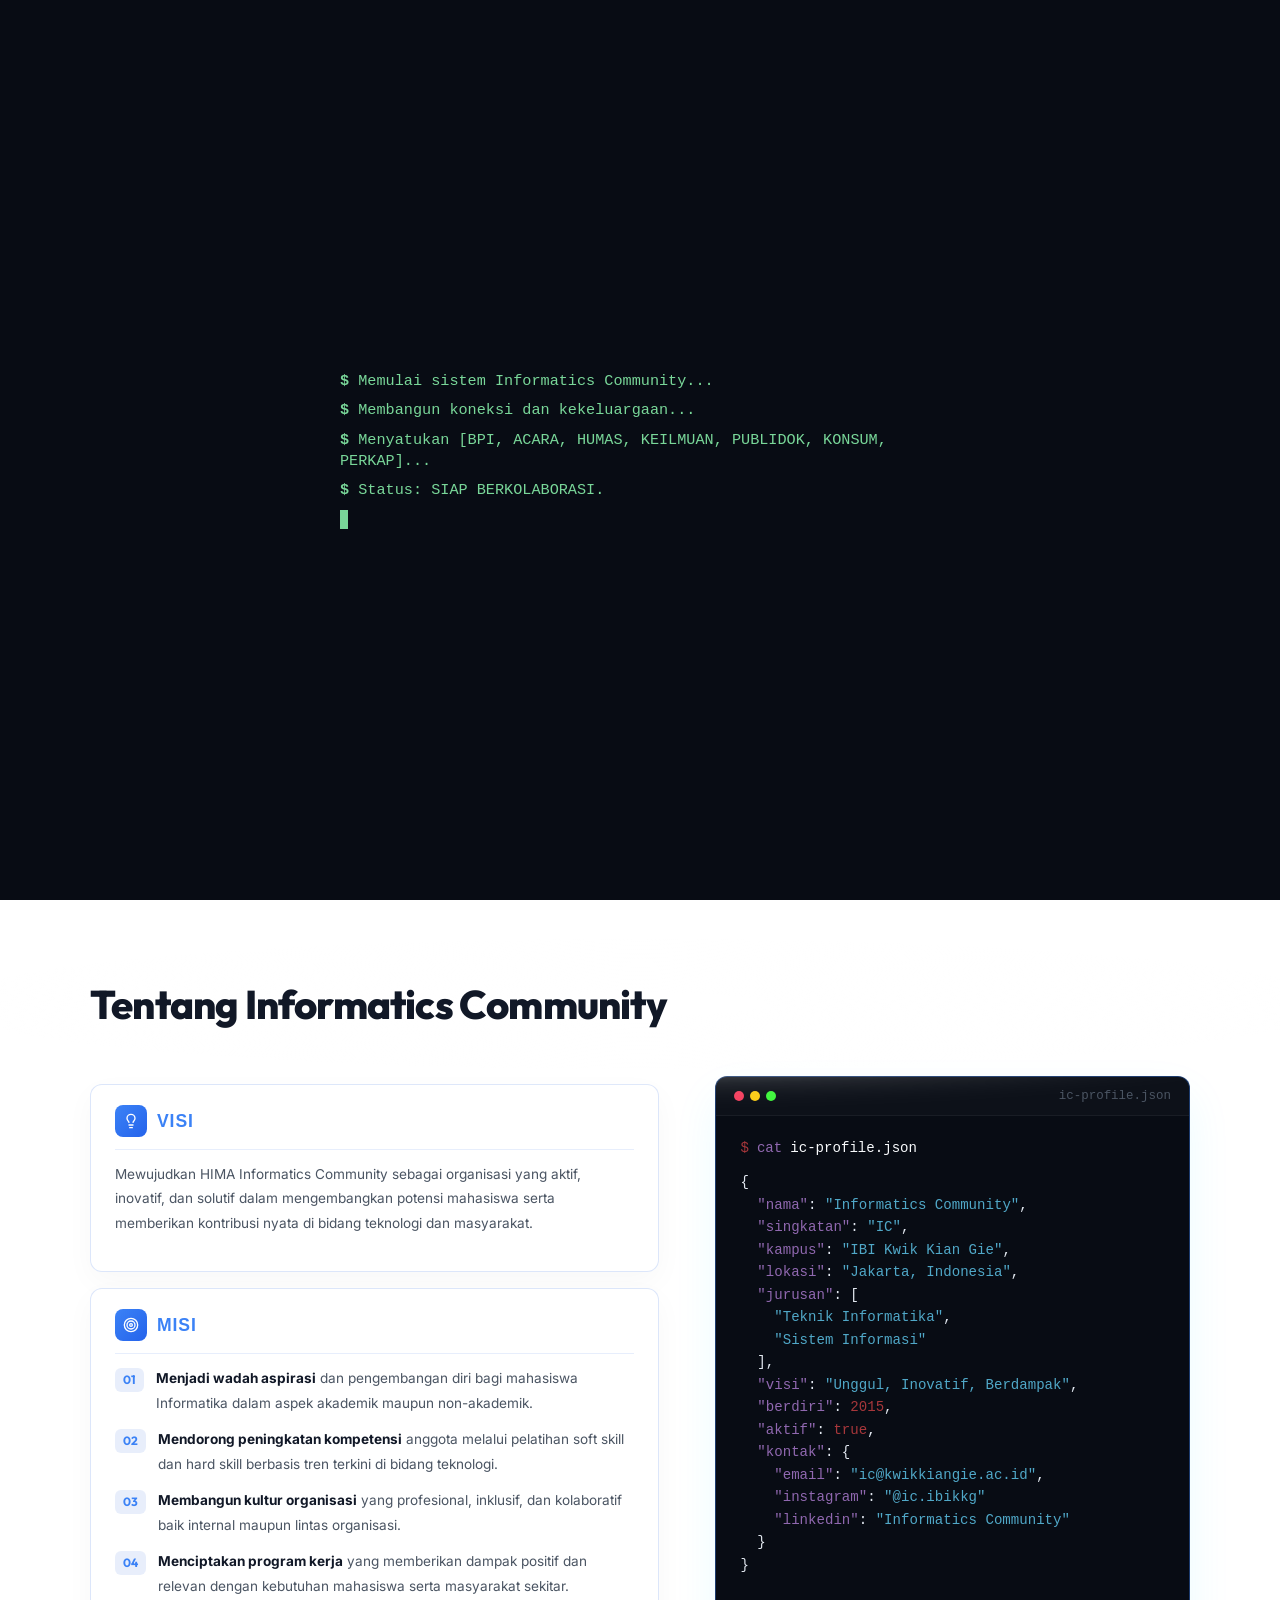
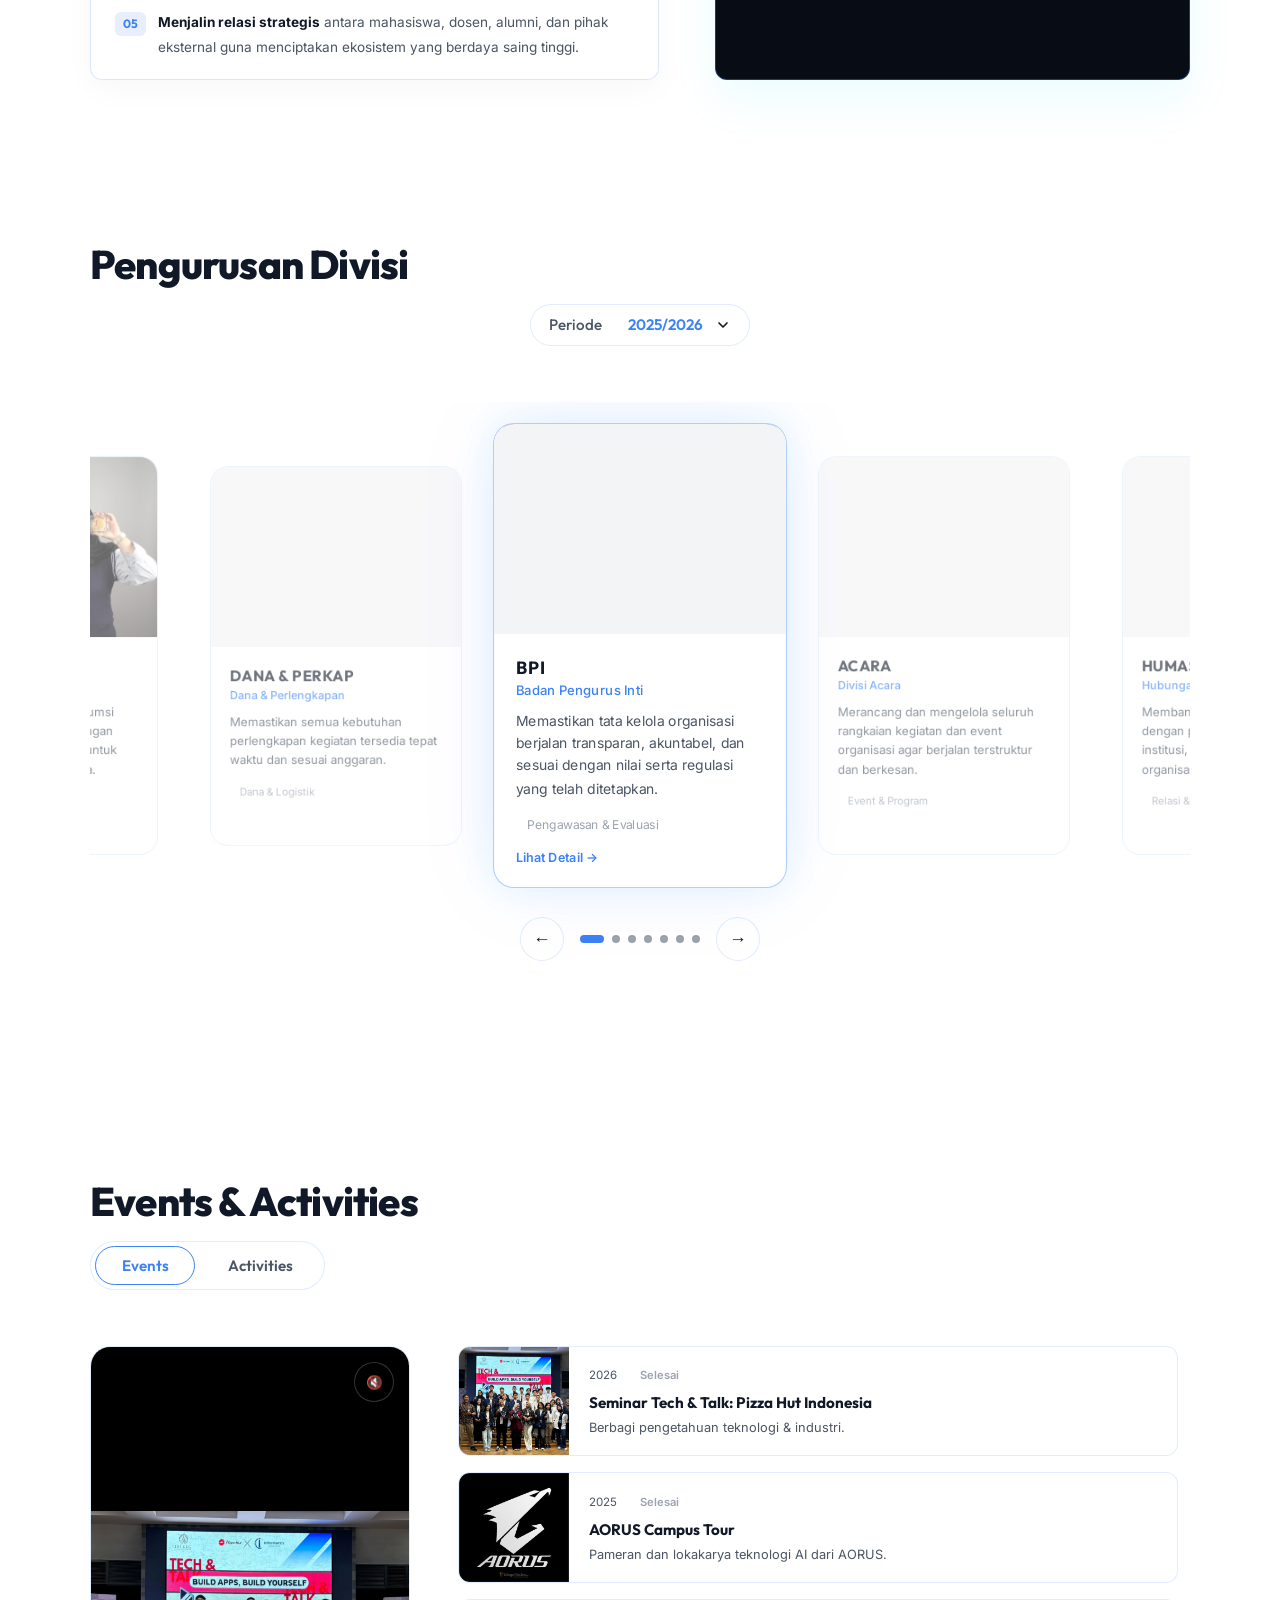
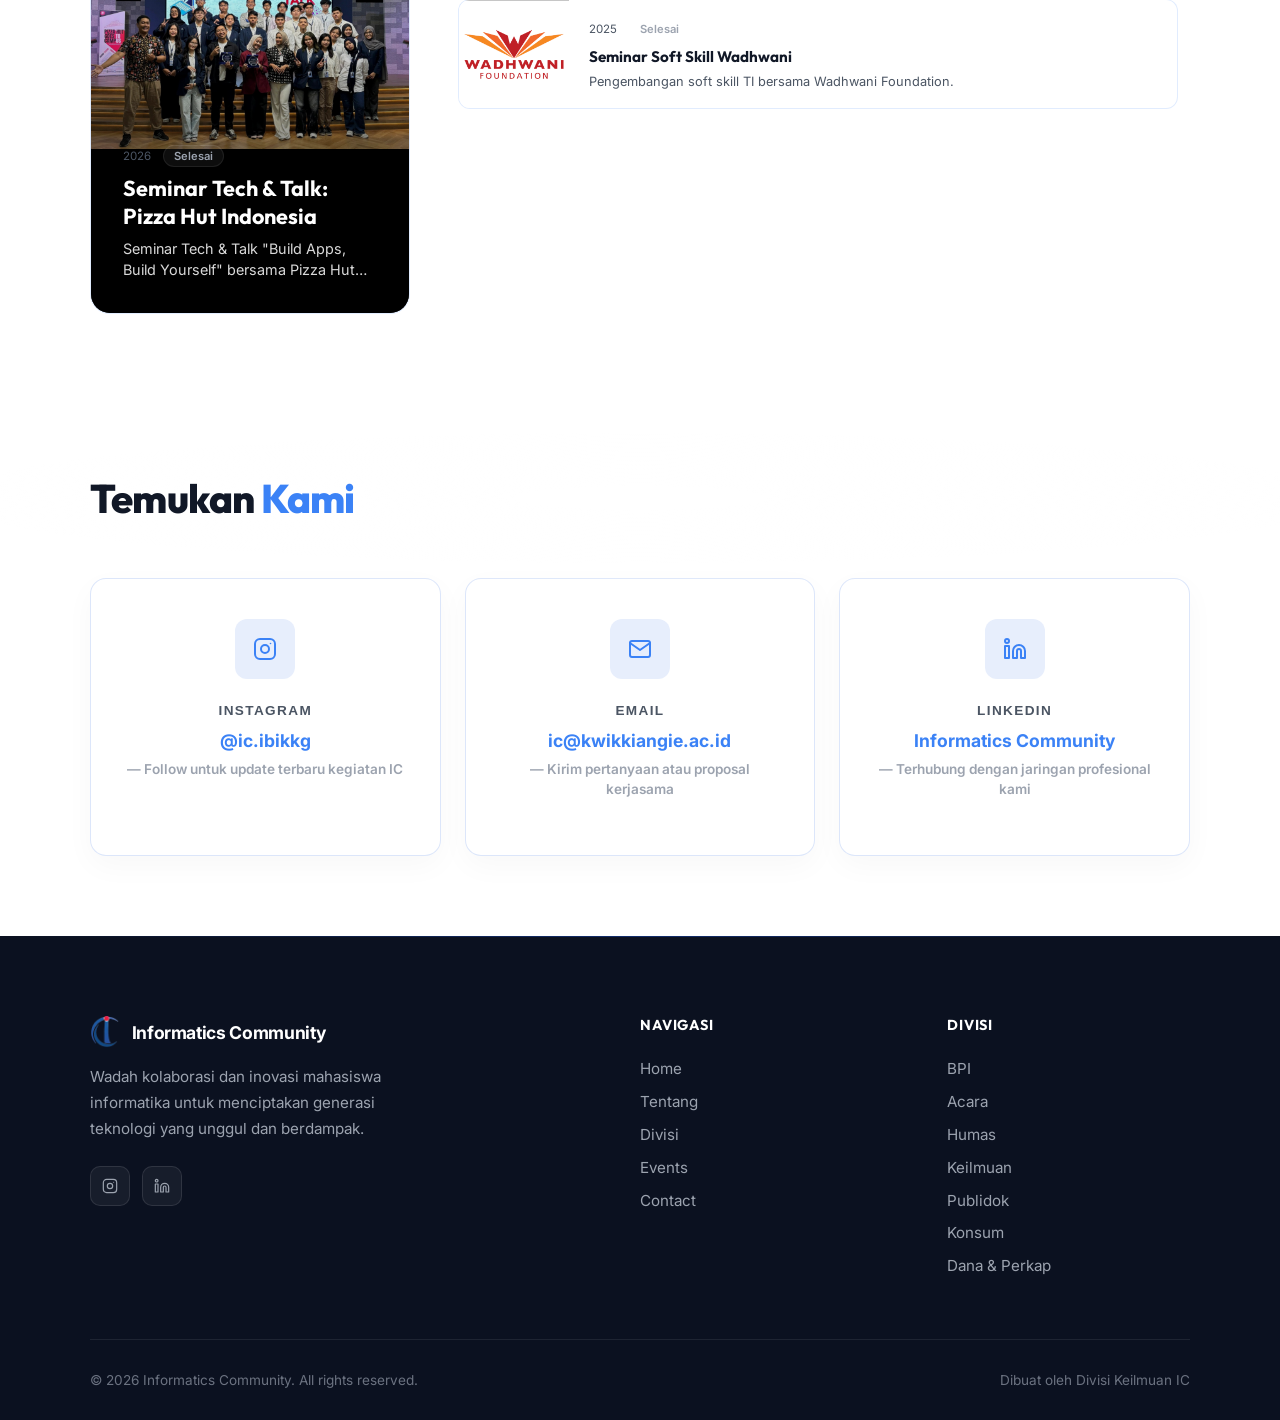
==== index.html @ 9a4fb76a "perubahan 4 November 2026" ====
<!DOCTYPE html>
<html lang="id">

<head>
  <meta charset="UTF-8">
  <meta name="viewport" content="width=device-width, initial-scale=1.0">
  <title>Informatics Community</title>
  <link
    href="https://fonts.googleapis.com/css2?family=Outfit:wght@300;400;500;600;700&family=Inter:wght@300;400;500;600&display=swap"
    rel="stylesheet">
  <!-- Perubahan: Ditambahkan script untuk mendeteksi apakah tersimpan data bahwa intro website sudah main atau belum, jika udah maka di skip dan tidak akan dimainkan lagi -->
  <script>
    try {
      if (sessionStorage.getItem('ic-intro-seen')) {
        document.documentElement.classList.add('skip-intro');
      }
    } catch (e) { }
  </script>
  <link rel="stylesheet" href="styles.css">
  <link rel="icon" type="image/x-icon" href="/images/logoic.png">

</head>

<body>
  <!-- IC TERMINAL BOOTLOADER -->
  <div id="ic-loader">
    <div class="loader-terminal" id="loader-terminal">
      <span class="loader-cursor" id="loader-cursor"></span>
    </div>
  </div>

  <!-- FIXED BACKGROUND GLASSMORPHISM -->
  <canvas id="hero-canvas"></canvas>

  <!-- NAV -->
  <nav>
    <a href="#" onclick="window.location.reload(true); return false;" class="nav-logo"
      style="display: flex; align-items: center; justify-content: center;" aria-label="Refresh Homepage">
      <!-- Perubahan: Membuat logo IC lebih besar -->
      <img src="images/logoicnav.png" alt="IC Logo" style="height: 36px; width: auto;">
      <!-- Perubahan 2 Nov 2026: Mengubah Logo IC -->
    </a>
    <ul class="nav-links">
      <li><a href="#home">Home</a></li>
      <li><a href="#about">About</a></li>
      <li><a href="#divisi">Divisi</a></li>
      <li><a href="#events">Events</a></li>
      <li><a href="#contact">Contact</a></li>
    </ul>
    <div style="display: flex; align-items: center; gap: 0.5rem;">
      <button id="theme-toggle" class="theme-btn" aria-label="Toggle Theme">
        <svg class="sun-icon" xmlns="http://www.w3.org/2000/svg" width="20" height="20" viewBox="0 0 24 24" fill="none"
          stroke="currentColor" stroke-width="2" stroke-linecap="round" stroke-linejoin="round" style="display:none;">
          <circle cx="12" cy="12" r="5"></circle>
          <line x1="12" y1="1" x2="12" y2="3"></line>
          <line x1="12" y1="21" x2="12" y2="23"></line>
          <line x1="4.22" y1="4.22" x2="5.64" y2="5.64"></line>
          <line x1="18.36" y1="18.36" x2="19.78" y2="19.78"></line>
          <line x1="1" y1="12" x2="3" y2="12"></line>
          <line x1="21" y1="12" x2="23" y2="12"></line>
          <line x1="4.22" y1="19.78" x2="5.64" y2="18.36"></line>
          <line x1="18.36" y1="5.64" x2="19.78" y2="4.22"></line>
        </svg>
        <svg class="moon-icon" xmlns="http://www.w3.org/2000/svg" width="20" height="20" viewBox="0 0 24 24" fill="none"
          stroke="currentColor" stroke-width="2" stroke-linecap="round" stroke-linejoin="round">
          <path d="M21 12.79A9 9 0 1 1 11.21 3 7 7 0 0 0 21 12.79z"></path>
        </svg>
      </button>
      <button class="hamburger" id="hamburger" aria-label="Toggle menu">
        <span></span><span></span><span></span>
      </button>
    </div>
  </nav>

  <!-- MOBILE MENU -->
  <div class="mobile-menu" id="mobileMenu">
    <ul>
      <li><a href="#home" class="mobile-nav-link">Home</a></li>
      <li><a href="#about" class="mobile-nav-link">Tentang</a></li>
      <li><a href="#divisi" class="mobile-nav-link">Divisi</a></li>
      <li><a href="#events" class="mobile-nav-link">Events</a></li>
      <li><a href="#contact" class="mobile-nav-link">Contact</a></li>
    </ul>
    <div class="mobile-menu-socials">
      <a href="https://www.instagram.com/ic.ibikkg/" target="_blank">
        <svg width="16" height="16" viewBox="0 0 24 24" fill="none" stroke="currentColor" stroke-width="1.8"
          stroke-linecap="round" stroke-linejoin="round">
          <rect x="2" y="2" width="20" height="20" rx="5" />
          <circle cx="12" cy="12" r="4" />
          <circle cx="17.5" cy="6.5" r="0.8" fill="currentColor" stroke="none" />
        </svg>
        Instagram
      </a>
      <a href="https://www.linkedin.com/company/informatics-community-kkg/" target="_blank">
        <svg width="16" height="16" viewBox="0 0 24 24" fill="none" stroke="currentColor" stroke-width="1.8"
          stroke-linecap="round" stroke-linejoin="round">
          <path d="M16 8a6 6 0 0 1 6 6v7h-4v-7a2 2 0 0 0-2-2 2 2 0 0 0-2 2v7h-4v-7a6 6 0 0 1 6-6z" />
          <rect x="2" y="9" width="4" height="12" />
          <circle cx="4" cy="4" r="2" />
        </svg>
        LinkedIn
      </a>
    </div>
  </div>

  <!-- HERO -->
  <section id="home">
    <div class="hero-content">
      <h1 class="hero-title interactive-title" id="heroTitle">
        <div class="title-line title-word-1">Informatics</div>
        <div class="title-line title-word-2">Community</div>
      </h1>
      <p class="hero-sub" id="heroSub">
        Kami hadir bukan hanya untuk berkumpul, tetapi untuk bertumbuh bersama. Menghubungkan gagasan, memperkuat
        kolaborasi, dan mengubah semangat menjadi karya yang berdampak nyata.
      </p>
      <div class="hero-actions" id="heroActions">
        <a href="join.html" class="btn-hero-join">
          <div class="sweep"></div>
          <span>Pendaftaran Ditutup</span>
          <svg class="join-arrow" width="22" height="22" viewBox="0 0 24 24" fill="none" stroke="currentColor"
            stroke-width="2.5" stroke-linecap="round" stroke-linejoin="round">
            <rect x="3" y="11" width="18" height="11" rx="2" ry="2"></rect>
            <path d="M7 11V7a5 5 0 0 1 10 0v4"></path>
          </svg>
        </a>
      </div>

    </div>
  </section>

  <!-- ABOUT -->
  <section id="about">
    <div class="container">
      <h2 class="section-title">Tentang Informatics Community</h2>
      <div class="about-grid reveal">
        <div class="about-text">
          <div class="vm-container">
            <!-- VISI CARD -->
            <div class="vm-card">
              <div class="vm-header">
                <div class="vm-icon">
                  <!-- Perubahan: Diubah menjadi gambar bola lampu -->
                  <svg width="24" height="24" viewBox="0 0 24 24" fill="none" stroke="currentColor" stroke-width="2"
                    stroke-linecap="round" stroke-linejoin="round">
                    <path d="M9 18h6"></path>
                    <path d="M10 22h4"></path>
                    <path
                      d="M15.09 14c.18-.98.65-1.74 1.41-2.5A4.65 4.65 0 0 0 18 8 6 6 0 0 0 6 8c0 1 .23 2.23 1.5 3.5A4.61 4.61 0 0 1 8.91 14">
                    </path>
                  </svg>
                </div>
                <h3>VISI</h3>
              </div>
              <p class="vm-body">
                Mewujudkan HIMA Informatics Community sebagai organisasi yang aktif, inovatif, dan solutif dalam
                mengembangkan potensi mahasiswa serta memberikan kontribusi nyata di bidang teknologi dan masyarakat.
              </p>
            </div>

            <!-- MISI CARD -->
            <div class="vm-card">
              <div class="vm-header">
                <div class="vm-icon">
                  <!-- Perubahan: Diubah menjadi gambar target -->
                  <svg width="24" height="24" viewBox="0 0 24 24" fill="none" stroke="currentColor" stroke-width="2"
                    stroke-linecap="round" stroke-linejoin="round">
                    <circle cx="12" cy="12" r="10"></circle>
                    <circle cx="12" cy="12" r="6"></circle>
                    <circle cx="12" cy="12" r="2"></circle>
                  </svg>
                </div>
                <h3>MISI</h3>
              </div>
              <div class="vm-body">
                <ul class="misi-list">
                  <li>
                    <span class="misi-bullet">01</span>
                    <p><strong>Menjadi wadah aspirasi</strong> dan pengembangan diri bagi mahasiswa Informatika dalam
                      aspek akademik maupun non-akademik.</p>
                  </li>
                  <li>
                    <span class="misi-bullet">02</span>
                    <p><strong>Mendorong peningkatan kompetensi</strong> anggota melalui pelatihan soft skill dan hard
                      skill berbasis tren terkini di bidang teknologi.</p>
                  </li>
                  <li>
                    <span class="misi-bullet">03</span>
                    <p><strong>Membangun kultur organisasi</strong> yang profesional, inklusif, dan kolaboratif baik
                      internal maupun lintas organisasi.</p>
                  </li>
                  <li>
                    <span class="misi-bullet">04</span>
                    <p><strong>Menciptakan program kerja</strong> yang memberikan dampak positif dan relevan dengan
                      kebutuhan mahasiswa serta masyarakat sekitar.</p>
                  </li>
                  <li>
                    <span class="misi-bullet">05</span>
                    <p><strong>Menjalin relasi strategis</strong> antara mahasiswa, dosen, alumni, dan pihak eksternal
                      guna menciptakan ekosistem yang berdaya saing tinggi.</p>
                  </li>
                </ul>
              </div>
            </div>
          </div>
        </div>

        <!-- Terminal Visual -->
        <div class="about-terminal">
          <div class="terminal-header">
            <div class="terminal-dots">
              <span class="dot dot-red"></span>
              <span class="dot dot-yellow"></span>
              <span class="dot dot-green"></span>
            </div>
            <div class="terminal-title">ic-profile.json</div>
          </div>
          <div class="terminal-body">
            <div class="terminal-line"><span class="prompt">$</span> <span class="cmd">cat</span> <span
                class="arg">ic-profile.json</span></div>
            <div class="terminal-output">
              <pre><code>{
  <span class="json-key">"nama"</span>: <span class="json-val-str">"Informatics Community"</span>,
  <span class="json-key">"singkatan"</span>: <span class="json-val-str">"IC"</span>,
  <span class="json-key">"kampus"</span>: <span class="json-val-str">"IBI Kwik Kian Gie"</span>,
  <span class="json-key">"lokasi"</span>: <span class="json-val-str">"Jakarta, Indonesia"</span>,
  <span class="json-key">"jurusan"</span>: [
    <span class="json-val-str">"Teknik Informatika"</span>,
    <span class="json-val-str">"Sistem Informasi"</span>
  ],
  <span class="json-key">"visi"</span>: <span class="json-val-str">"Unggul, Inovatif, Berdampak"</span>,
  <span class="json-key">"berdiri"</span>: <span class="json-val-num">2015</span>,
  <span class="json-key">"aktif"</span>: <span class="json-val-bool">true</span>,
  <span class="json-key">"kontak"</span>: {
    <span class="json-key">"email"</span>: <span class="json-val-str">"ic@kwikkiangie.ac.id"</span>,
    <span class="json-key">"instagram"</span>: <span class="json-val-str">"@ic.ibikkg"</span>
    <span class="json-key">"linkedin"</span>: <span class="json-val-str">"Informatics Community"</span>
  }
}</code></pre>
            </div>
          </div>
        </div>
      </div>
    </div>
  </section>

  <!-- DIVISI -->
  <section id="divisi">
    <div class="container">
      <h2 class="section-title">Pengurusan Divisi</h2>

      <!-- Perubahan 4 November 2026: Ditambah menu dropdown memilih periode -->
      <!-- Periode kepengurusan: tombol untuk switch antar periode -->
      <div class="period-dropdown" id="periodDropdown">
        <button type="button" class="period-dropdown-btn" id="periodDropdownBtn" aria-haspopup="listbox"
          aria-expanded="false" aria-controls="periodDropdownMenu">
          <span class="period-dropdown-label">Periode</span>
          <span class="period-dropdown-value" id="periodDropdownValue">2025/2026</span>
          <svg class="period-dropdown-chevron" width="16" height="16" viewBox="0 0 24 24" fill="none"
            stroke="currentColor" stroke-width="2.5" stroke-linecap="round" stroke-linejoin="round" aria-hidden="true">
            <polyline points="6 9 12 15 18 9"></polyline>
          </svg>
        </button>
        <ul class="period-dropdown-menu" id="periodDropdownMenu" role="listbox" aria-labelledby="periodDropdownBtn"
          hidden>
          <li class="period-option active" role="option" tabindex="-1" aria-selected="true" data-period="2025-2026">
            2025/2026</li>
          <li class="period-option" role="option" tabindex="-1" aria-selected="false" data-period="2026-2027">2026/2027
          </li>
        </ul>
      </div>

      <!-- PERIODE 2024/2025 -->
      <div class="period-panel" id="period-2024-2025" role="region" aria-labelledby="periodDropdownBtn">
        <div class="carousel-wrapper reveal">
          <div class="carousel-track-outer">
            <div class="carousel-track" id="divisiTrack">
              <!-- BPI -->
              <div class="divisi-card" data-index="0">
                <div class="divisi-img">
                  <!-- Perubahan: Menambah decoding="async" pada meringankan image -->
                  <img loading="lazy" decoding="async" src="images/divisi/ketuawakil.jpg" alt="Badan Pengurus Inti">
                </div>
                <div class="divisi-body">
                  <div class="divisi-name">BPI</div>
                  <div class="divisi-full">Badan Pengurus Inti</div>
                  <div class="divisi-desc">Memastikan tata kelola organisasi berjalan transparan, akuntabel, dan sesuai
                    dengan nilai serta regulasi yang telah ditetapkan.</div>
                  <span class="ph-badge">Pengawasan & Evaluasi</span>
                </div>
              </div>
              <!-- ACARA -->
              <div class="divisi-card" data-index="1">
                <div class="divisi-img">
                  <!-- Perubahan: Menambah decoding="async" pada meringankan image -->
                  <img loading="lazy" decoding="async" src="images/divisi/acara.jpg" alt="Divisi Acara">
                </div>
                <div class="divisi-body">
                  <div class="divisi-name">ACARA</div>
                  <div class="divisi-full">Divisi Acara</div>
                  <div class="divisi-desc">Merancang dan mengelola seluruh rangkaian kegiatan dan event organisasi agar
                    berjalan terstruktur dan berkesan.</div>
                  <span class="ph-badge">Event & Program</span>
                </div>
              </div>
              <!-- HUMAS -->
              <div class="divisi-card" data-index="2">
                <div class="divisi-img">
                  <!-- Perubahan: Menambah decoding="async" pada meringankan image -->
                  <img loading="lazy" decoding="async" src="images/divisi/humas.jpg" alt="Hubungan Masyarakat">
                </div>
                <div class="divisi-body">
                  <div class="divisi-name">HUMAS</div>
                  <div class="divisi-full">Hubungan Masyarakat</div>
                  <div class="divisi-desc">Membangun dan menjaga relasi dengan pihak eksternal, mitra, institusi, serta
                    komunitas lain di luar organisasi.</div>
                  <span class="ph-badge">Relasi & Komunikasi</span>
                </div>
              </div>
              <!-- KEILMUAN -->
              <div class="divisi-card" data-index="3">
                <div class="divisi-img">
                  <!-- Perubahan: Menambah decoding="async" pada meringankan image -->
                  <img loading="lazy" decoding="async" src="images/divisi/keilmuan.jpg" alt="Divisi Keilmuan">
                </div>
                <div class="divisi-body">
                  <div class="divisi-name">KEILMUAN</div>
                  <div class="divisi-full">Divisi Keilmuan</div>
                  <div class="divisi-desc">Mendorong pengembangan ilmu pengetahuan dan kompetensi teknis anggota melalui
                    diskusi, pelatihan, dan program akademik.</div>
                  <span class="ph-badge">Edukasi & Riset</span>
                </div>
              </div>
              <!-- PUBLIDOK -->
              <div class="divisi-card" data-index="4">
                <div class="divisi-img">
                  <!-- Perubahan: Menambah decoding="async" pada meringankan image -->
                  <img loading="lazy" decoding="async" src="images/divisi/publidok.jpg" alt="Publikasi & Dokumentasi">
                </div>
                <div class="divisi-body">
                  <div class="divisi-name">PUBLIDOK</div>
                  <div class="divisi-full">Publikasi & Dokumentasi</div>
                  <div class="divisi-desc">Mengelola konten, publikasi digital, serta mendokumentasikan seluruh kegiatan
                    organisasi secara profesional dan kreatif.</div>
                  <span class="ph-badge">Konten & Media</span>
                </div>
              </div>
              <!-- KONSUM -->
              <div class="divisi-card" data-index="5">
                <div class="divisi-img">
                  <!-- Perubahan: Menambah decoding="async" pada meringankan image -->
                  <img loading="lazy" decoding="async" src="images/divisi/konsumsi.jpg" alt="Divisi Konsumsi">
                </div>
                <div class="divisi-body">
                  <div class="divisi-name">KONSUM</div>
                  <div class="divisi-full">Divisi Konsumsi</div>
                  <div class="divisi-desc">Memastikan kebutuhan konsumsi setiap kegiatan terpenuhi dengan baik,
                    terencana,
                    dan efisien untuk mendukung kelancaran acara.</div>
                  <span class="ph-badge">Logistik & Layanan</span>
                </div>
              </div>
              <!-- DANA & PERKAP -->
              <div class="divisi-card" data-index="6">
                <div class="divisi-img">
                  <!-- Perubahan: Menambah decoding="async" pada meringankan image -->
                  <img loading="lazy" decoding="async" src="images/divisi/perkap.jpg" alt="Dana & Perlengkapan">
                </div>
                <div class="divisi-body">
                  <div class="divisi-name">DANA & PERKAP</div>
                  <div class="divisi-full">Dana & Perlengkapan</div>
                  <div class="divisi-desc">Memastikan semua kebutuhan perlengkapan kegiatan tersedia tepat waktu dan
                    sesuai anggaran.</div>
                  <span class="ph-badge">Dana & Logistik</span>
                </div>
              </div>
            </div>
          </div>
          <div class="carousel-controls">
            <button class="carousel-btn" id="prevBtn">&#8592;</button>
            <div class="carousel-dots" id="carouselDots"></div>
            <button class="carousel-btn" id="nextBtn">&#8594;</button>
          </div>
        </div>
      </div>

      <!-- PERIODE 2025/2026 (dikosongkan dulu) -->
      <div class="period-panel" id="period-2025-2026" role="region" aria-labelledby="periodDropdownBtn" hidden>
        <div class="period-empty">Susunan divisi periode 2025/2026 akan segera hadir.</div>
      </div>
    </div>
  </section>

  <!-- EVENTS -->
  <section id="events">
    <div class="container">
      <!-- Perubahan: Mengubah Events & Program -> Events & Activities, serta tombol untuk switch antar tab -->
      <h2 class="section-title">Events & Activities</h2>

      <!-- TAB SWITCHER -->
      <div class="events-tabs" role="tablist">
        <button type="button" class="events-tab active" role="tab" id="tab-btn-events" aria-selected="true"
          aria-controls="panel-events" data-tab="events">Events</button>
        <button type="button" class="events-tab" role="tab" id="tab-btn-activities" aria-selected="false"
          aria-controls="panel-activities" data-tab="activities">Activities</button>
      </div>

      <!-- PANEL: EVENTS (semua yang tadinya ada) -->
      <div class="events-panel" id="panel-events" role="tabpanel" aria-labelledby="tab-btn-events">
        <div class="events-layout reveal">
          <!-- FEATURED: Event terakhir (kiri besar) -->
          <div class="event-featured" id="featured-container" style="transition: opacity 0.3s ease;">
            <!-- Mute/Unmute Button -->
            <!-- Perubahan: Membuat video lebih ringan dengan menghilangkan transition dan blur tombol mute -->
            <button id="mute-btn" onclick="toggleMute()"
              style="position: absolute; top: 15px; right: 15px; z-index: 10; background: rgba(0,0,0,0.6); border: 1px solid rgba(255,255,255,0.2); border-radius: 50%; width: 40px; height: 40px; display: flex; align-items: center; justify-content: center; color: white; cursor: pointer;">
              <span id="mute-icon">🔇</span>
            </button>
            <div class="event-thumb"
              style="background: #000; display: flex; align-items: center; justify-content: center; overflow: hidden; padding: 0;">
              <!-- Perubahan: Membuat video lebih ringan dengan mempreload metadatanya -->
              <video id="featured-video" src="images/events/pizzahutphi.mp4" poster="images/events/pizza-hut.jpg"
                preload="metadata" loop muted playsinline disablepictureinpicture
                style="width: 100%; height: 100%;"></video>
            </div>
            <div class="event-body">
              <div class="event-meta">
                <span id="featured-year">2026</span>
                <span class="event-status past" id="featured-status">Selesai</span>
              </div>
              <div class="event-title" id="featured-title">Seminar Tech & Talk: Pizza Hut Indonesia</div>
              <div class="event-desc" id="featured-desc">Seminar Tech & Talk "Build Apps, Build Yourself" bersama Pizza
                Hut Indonesia — berbagi pengetahuan tentang teknologi dan industri untuk mempersiapkan mahasiswa
                menghadapi tantangan dunia kerja digital.</div>
            </div>
          </div>
          <!-- SIDEBAR: Cards lainnya (kanan, bisa scroll) -->
          <div class="events-sidebar">
            <!-- Card 1: Pizza Hut -->
            <div class="event-card reveal" style="cursor: pointer;"
              onclick="changeFeaturedEvent('images/events/pizzahutphi.mp4', '2026', 'Selesai', 'past', 'Seminar Tech & Talk: Pizza Hut Indonesia', 'Seminar Tech & Talk &quot;Build Apps, Build Yourself&quot; bersama Pizza Hut Indonesia — berbagi pengetahuan tentang teknologi dan industri untuk mempersiapkan mahasiswa menghadapi tantangan dunia kerja digital.')">
              <div class="event-thumb" style="overflow: hidden; padding: 0;">
                <!-- Perubahan: Menambah decoding="async" pada meringankan image -->
                <img loading="lazy" decoding="async" src="images/events/pizza-hut.jpg" alt="PHI"
                  style="width: 100%; height: 100%; object-fit: cover;">
              </div>
              <div class="event-body">
                <div class="event-meta">
                  <span>2026</span>
                  <span class="event-status past">Selesai</span>
                </div>
                <div class="event-title">Seminar Tech & Talk: Pizza Hut Indonesia</div>
                <div class="event-desc">Berbagi pengetahuan teknologi & industri.</div>
              </div>
            </div>
            <!-- Card 2: AORUS -->
            <div class="event-card reveal" style="cursor: pointer;"
              onclick="changeFeaturedEvent('images/events/aorus.mp4', '2025', 'Selesai', 'past', 'AORUS Campus Tour: Workshop & Kompetisi AI', 'AORUS Campus Tour adalah acara pameran dan lokakarya teknologi yang memperkenalkan AI kepada mahasiswa melalui kolaborasi kampus dengan industri teknologi global AORUS.')">
              <div class="event-thumb" style="overflow: hidden; padding: 0;">
                <!-- Perubahan: Menambah decoding="async" pada meringankan image -->
                <img loading="lazy" decoding="async" src="images/events/AORUS.jpg" alt="AORUS"
                  style="width: 100%; height: 100%; object-fit: cover;">
              </div>
              <div class="event-body">
                <div class="event-meta">
                  <span>2025</span>
                  <span class="event-status past">Selesai</span>
                </div>
                <div class="event-title">AORUS Campus Tour</div>
                <div class="event-desc">Pameran dan lokakarya teknologi AI dari AORUS.</div>
              </div>
            </div>
            <!-- Card 3: Wadhwani -->
            <div class="event-card reveal" style="cursor: pointer;"
              onclick="changeFeaturedEvent('images/events/wadhwani.mp4', '2025', 'Selesai', 'past', 'Seminar Soft Skill bersama Wadhwani Foundation', 'Seminar pengembangan soft skill di bidang Teknologi Informasi, bekerja sama dengan Wadhwani Foundation. Dirancang khusus agar mahasiswa lebih siap menghadapi tantangan dunia kerja dengan kemampuan non-teknis yang solid.')">
              <div class="event-thumb" style="overflow: hidden; padding: 0;">
                <!-- Perubahan: Menambah decoding="async" pada meringankan image -->
                <img loading="lazy" decoding="async" src="images/events/WADHWANI.png" alt="Wadhwani"
                  style="width: 100%; height: 100%; object-fit: cover;">
              </div>
              <div class="event-body">
                <div class="event-meta">
                  <span>2025</span>
                  <span class="event-status past">Selesai</span>
                </div>
                <div class="event-title">Seminar Soft Skill Wadhwani</div>
                <div class="event-desc">Pengembangan soft skill TI bersama Wadhwani Foundation.</div>
              </div>
            </div>
          </div>
        </div>
      </div>

      <!-- Perubahan 4 November 2026: Menambah beberapa activities -->
      <!-- PANEL: ACTIVITIES -->
      <div class="events-panel" id="panel-activities" role="tabpanel" aria-labelledby="tab-btn-activities" hidden>
        <div class="events-layout">
          <!-- FEATURED: Event terakhir (kiri besar) -->
          <div class="event-featured" id="act-featured-container" style="transition: opacity 0.3s ease;">
            <!-- Mute/Unmute Button -->
            <!-- Perubahan: Membuat video lebih ringan dengan menghilangkan transition dan blur tombol mute -->
            <button id="act-mute-btn" onclick="toggleActivityMute()"
              style="position: absolute; top: 15px; right: 15px; z-index: 10; background: rgba(0,0,0,0.6); border: 1px solid rgba(255,255,255,0.2); border-radius: 50%; width: 40px; height: 40px; display: flex; align-items: center; justify-content: center; color: white; cursor: pointer;">
              <span id="act-mute-icon">🔇</span>
            </button>
            <div class="event-thumb"
              style="background: #000; display: flex; align-items: center; justify-content: center; overflow: hidden; padding: 0;">
              <!-- Perubahan: Membuat video lebih ringan dengan mempreload metadatanya -->
              <video id="act-featured-video" src="images/activities/pelantikan2627.mp4"
                poster="images/activities/pelantikan2627.jpg" preload="metadata" loop muted playsinline
                disablepictureinpicture style="width: 100%; height: 100%;"></video>
            </div>
            <div class="event-body">
              <div class="event-meta">
                <span id="act-featured-year">2026</span>
                <span class="event-status past" id="act-featured-status">Selesai</span>
              </div>
              <div class="event-title" id="act-featured-title">Pelantikan Pengurus IC Periode 26/27</div>
              <div class="event-desc" id="act-featured-desc">Pelantikan pengurus IC baru dan mengawali kepengurusan IC
                periode 2026/2027.</div>
            </div>
          </div>
          <!-- SIDEBAR: Cards lainnya (kanan, bisa scroll) -->
          <div class="events-sidebar">
            <!-- Card 1: Pelantikan Periode 26/27 -->
            <div class="event-card" style="cursor: pointer;"
              onclick="changeFeaturedActivity('images/activities/pelantikan2627.mp4', '2026', 'Selesai', 'past', 'Pelantikan IC Periode 26/27', 'Pelantikan pengurus IC baru dan mengawali kepengurusan IC periode 2026/2027 secara resmi.')">
              <div class="event-thumb" style="overflow: hidden; padding: 0;">
                <!-- Perubahan: Menambah decoding="async" pada meringankan image -->
                <img loading="eager" fetchpriority="low" decoding="async" src="images/activities/pelantikan2627.jpg"
                  alt="Pelantikan 26/27" style="width: 100%; height: 100%; object-fit: cover;">
              </div>
              <div class="event-body">
                <div class="event-meta">
                  <span>2026</span>
                  <span class="event-status past">Selesai</span>
                </div>
                <div class="event-title">Pelantikan IC Periode 26/27</div>
                <div class="event-desc">Melantik pengurus baru dan mengawali IC periode 2026/2027.</div>
              </div>
            </div>
            <!-- Card 2: Welcome Party IC 2026 -->
            <div class="event-card" style="cursor: pointer;"
              onclick="changeFeaturedActivity('images/activities/wp26.mp4', '2026', 'Selesai', 'past', 'Welcome Party IC', 'Welcome Party Hima SI/TI adalah di mana kita bisa ketemu, kenalan, dan seru-seruan bersama temen-temen angkatan baru. Menjadi awal perjalanan seru di kampus dan HIMA IC.')">
              <div class="event-thumb" style="overflow: hidden; padding: 0;">
                <!-- Perubahan: Menambah decoding="async" pada meringankan image -->
                <img loading="eager" fetchpriority="low" decoding="async" src="images/activities/wp26.jpg"
                  alt="Welcome Party 2026" style="width: 100%; height: 100%; object-fit: cover;">
              </div>
              <div class="event-body">
                <div class="event-meta">
                  <span>2026</span>
                  <span class="event-status past">Selesai</span>
                </div>
                <div class="event-title">Welcome Party IC</div>
                <div class="event-desc">Merajut kebersamaan dan menyambut generasi informatika baru.</div>
              </div>
            </div>
            <!-- Card 3: HIMA Fest 2026 -->
            <div class="event-card" style="cursor: pointer;"
              onclick="changeFeaturedActivity('images/activities/hima_fest26.mp4', '2026', 'Selesai', 'past', 'HIMA Fest 2026', 'HIMA Fest adalah di mana kita jualan jajanan dan minuman segar, serta berbicara langsung dengan teman-teman maba.')">
              <div class="event-thumb" style="overflow: hidden; padding: 0;">
                <!-- Perubahan: Menambah decoding="async" pada meringankan image -->
                <img loading="eager" fetchpriority="low" decoding="async" src="images/activities/hima_fest26.jpeg"
                  alt="HIMA Fest 2026" style="width: 100%; height: 100%; object-fit: cover;">
              </div>
              <div class="event-body">
                <div class="event-meta">
                  <span>2026</span>
                  <span class="event-status past">Selesai</span>
                </div>
                <div class="event-title">HIMA Fest 2026</div>
                <div class="event-desc">Menjual jajanan dan menyambut teman - teman maba.</div>
              </div>
            </div>
            <!-- Card 4: HIMA Session 2026 -->
            <div class="event-card" style="cursor: pointer;"
              onclick="changeFeaturedActivity('images/activities/hima_sess26.mp4', '2026', 'Selesai', 'past', 'HIMA Session 2026', 'Maba-Maba HIMA IC melihat langsung keseruan program kerja, fasilitas, sampai pengenalan keluarga besar HIMA Sistem Informasi & Teknik Informatika IBIKKG serta dosen-dosennya.')">
              <div class="event-thumb" style="overflow: hidden; padding: 0;">
                <!-- Perubahan: Menambah decoding="async" pada meringankan image -->
                <img loading="eager" fetchpriority="low" decoding="async" src="images/activities/hima_sess26.jpg"
                  alt="Hima Session 2026" style="width: 100%; height: 100%; object-fit: cover;">
              </div>
              <div class="event-body">
                <div class="event-meta">
                  <span>2026</span>
                  <span class="event-status past">Selesai</span>
                </div>
                <div class="event-title">HIMA Session 2026</div>
                <div class="event-desc">Pengenalan program kerja dan keluarga besar HIMA IC.</div>
              </div>
            </div>
          </div>
        </div>
      </div>
    </div>
  </section>

  <!-- CONTACT -->
  <section id="contact">
    <div class="container">
      <h2 class="section-title">Temukan <span class="gradient-text">Kami</span></h2>
      <div class="contact-cards reveal">
        <!-- INSTAGRAM -->
        <a href="https://www.instagram.com/ic.ibikkg/" target="_blank" class="contact-card">
          <div class="contact-card-icon">
            <svg width="24" height="24" viewBox="0 0 24 24" fill="none" stroke="currentColor" stroke-width="2"
              stroke-linecap="round" stroke-linejoin="round">
              <rect x="2" y="2" width="20" height="20" rx="5" />
              <circle cx="12" cy="12" r="4" />
              <circle cx="17.5" cy="6.5" r="0.8" fill="currentColor" stroke="none" />
            </svg>
          </div>
          <div class="contact-card-text">
            <div class="contact-card-label">INSTAGRAM</div>
            <div class="contact-card-value">
              <strong>@ic.ibikkg</strong> <span class="contact-card-sub">— Follow untuk update terbaru kegiatan
                IC</span>
            </div>
          </div>
        </a>

        <!-- EMAIL -->
        <a href="mailto:ic@kwikkiangie.ac.id" target="_blank" class="contact-card">
          <div class="contact-card-icon">
            <svg width="24" height="24" viewBox="0 0 24 24" fill="none" stroke="currentColor" stroke-width="2"
              stroke-linecap="round" stroke-linejoin="round">
              <path d="M4 4h16c1.1 0 2 .9 2 2v12c0 1.1-.9 2-2 2H4c-1.1 0-2-.9-2-2V6c0-1.1.9-2 2-2z" />
              <polyline points="22,6 12,13 2,6" />
            </svg>
          </div>
          <div class="contact-card-text">
            <div class="contact-card-label">EMAIL</div>
            <div class="contact-card-value">
              <strong>ic@kwikkiangie.ac.id</strong> <span class="contact-card-sub">— Kirim pertanyaan atau proposal
                kerjasama</span>
            </div>
          </div>
        </a>
        <!-- LINKEDIN -->
        <a href="https://www.linkedin.com/company/informatics-community-kkg/" target="_blank" class="contact-card">
          <div class="contact-card-icon">
            <svg width="24" height="24" viewBox="0 0 24 24" fill="none" stroke="currentColor" stroke-width="2"
              stroke-linecap="round" stroke-linejoin="round">
              <path d="M16 8a6 6 0 0 1 6 6v7h-4v-7a2 2 0 0 0-2-2 2 2 0 0 0-2 2v7h-4v-7a6 6 0 0 1 6-6z" />
              <rect x="2" y="9" width="4" height="12" />
              <circle cx="4" cy="4" r="2" />
            </svg>
          </div>
          <div class="contact-card-text">
            <div class="contact-card-label">LINKEDIN</div>
            <div class="contact-card-value">
              <strong>Informatics Community</strong> <span class="contact-card-sub">— Terhubung dengan jaringan
                profesional kami</span>
            </div>
          </div>
        </a>

      </div>


    </div>
  </section>

  <!-- FOOTER -->
  <footer>
    <div class="footer-inner">
      <div class="footer-top">
        <div class="footer-brand">
          <a href="#home" class="nav-logo"
            style="font-size:1.1rem; display: flex; align-items: center; gap: 12px; margin-bottom: 1rem;">
            <img src="images/logoic.png" alt="IC Logo" style="height: 32px; width: auto;">
            Informatics Community
          </a>
          <p>Wadah kolaborasi dan inovasi mahasiswa informatika untuk menciptakan generasi teknologi yang unggul dan
            berdampak.</p>
          <div class="socials">
            <a href="https://www.instagram.com/ic.ibikkg/" target="_blank" title="Instagram">
              <svg width="16" height="16" viewBox="0 0 24 24" fill="none" stroke="currentColor" stroke-width="1.8"
                stroke-linecap="round" stroke-linejoin="round">
                <rect x="2" y="2" width="20" height="20" rx="5" />
                <circle cx="12" cy="12" r="4" />
                <circle cx="17.5" cy="6.5" r="0.8" fill="currentColor" stroke="none" />
              </svg>
            </a>
            <a href="https://www.linkedin.com/company/informatics-community-kkg/" target="_blank" title="LinkedIn">
              <svg width="16" height="16" viewBox="0 0 24 24" fill="none" stroke="currentColor" stroke-width="1.8"
                stroke-linecap="round" stroke-linejoin="round">
                <path d="M16 8a6 6 0 0 1 6 6v7h-4v-7a2 2 0 0 0-2-2 2 2 0 0 0-2 2v7h-4v-7a6 6 0 0 1 6-6z" />
                <rect x="2" y="9" width="4" height="12" />
                <circle cx="4" cy="4" r="2" />
              </svg>
            </a>
          </div>
        </div>
        <div class="footer-col">
          <h4>Navigasi</h4>
          <ul>
            <li><a href="#home">Home</a></li>
            <li><a href="#about">Tentang</a></li>
            <li><a href="#divisi">Divisi</a></li>
            <li><a href="#events">Events</a></li>
            <li><a href="#contact">Contact</a></li>
          </ul>
        </div>
        <div class="footer-col">
          <h4>Divisi</h4>
          <ul>
            <!-- Perubahan: Ketika link divisi di footer di klik, langsung ke divisi tersebut -->
            <li><a href="#divisi" data-divisi="0">BPI</a></li>
            <li><a href="#divisi" data-divisi="1">Acara</a></li>
            <li><a href="#divisi" data-divisi="2">Humas</a></li>
            <li><a href="#divisi" data-divisi="3">Keilmuan</a></li>
            <li><a href="#divisi" data-divisi="4">Publidok</a></li>
            <li><a href="#divisi" data-divisi="5">Konsum</a></li>
            <li><a href="#divisi" data-divisi="6">Dana & Perkap</a></li>
          </ul>
        </div>
      </div>
      <div class="footer-bottom">
        <div class="footer-copy">&copy; 2026 Informatics Community. All rights reserved.</div>
        <div class="footer-tagline">Dibuat oleh Divisi Keilmuan IC</div>
      </div>
    </div>
  </footer>

  <!-- DIVISI OVERLAY PAGE -->
  <div class="divisi-overlay" id="divisiOverlay">
    <div class="divisi-overlay-topbar">
      <!-- Perubahan: Menghilangkan logo IC agar tombol ← Kembali lebih rapi -->
      <button class="btn-ghost" style="padding: 0.5rem 1.2rem; font-size: 0.85rem;" onclick="closeDivisiPage()">
        ← Kembali
      </button>
    </div>
    <div class="divisi-page" id="divisiPageContent">
      <!-- Content injected by JS -->
    </div>
  </div>

  <script src="script.js"></script>
</body>

</html>
---- styles.css ----
*,
*::before,
*::after {
  margin: 0;
  padding: 0;
  box-sizing: border-box;
}

:root {
  --navy: #FFFFFF;
  --navy-transparent: rgba(255, 255, 255, 0);
  --navy2: #F8F9FA;
  --slate: #FFFFFF;
  --slate2: #F3F4F6;
  --brand-blue: #3b82f6;
  /* Blue 500 */
  --brand-blue-dim: #2563eb;
  /* Blue 600 */
  --brand-red: #f43f5e;
  /* Rose 500 */
  --brand-red-dim: #e11d48;
  /* Rose 600 */
  --text: #111827;
  --text-muted: #4B5563;
  --text-dim: #9CA3AF;
  --border: rgba(59, 130, 246, 0.15);
  --border-hover: rgba(59, 130, 246, 0.4);
  --glass-bg: rgba(255, 255, 255, 0.85);
  --glass-solid: rgba(255, 255, 255, 0.95);
  --card-bg: rgba(255, 255, 255, 0.4);
  --canvas-trail: rgba(255, 255, 255, 0.4);
}

[data-theme="dark"] {
  --navy: #0f172a;
  --navy-transparent: rgba(15, 23, 42, 0);
  --navy2: #1e293b;
  --slate: #1e293b;
  --slate2: #334155;
  --brand-blue: #60a5fa;
  /* Blue 400 for dark mode contrast */
  --brand-blue-dim: #3b82f6;
  --brand-red: #fb7185;
  /* Rose 400 */
  --brand-red-dim: #f43f5e;
  --text: #E2E8F0;
  --text-muted: #94a3b8;
  --text-dim: #64748b;
  --border: rgba(255, 255, 255, 0.1);
  --border-hover: rgba(96, 165, 250, 0.3);
  --glass-bg: rgba(15, 23, 42, 0.85);
  --glass-solid: rgba(15, 23, 42, 0.95);
  --card-bg: rgba(255, 255, 255, 0.03);
  --canvas-trail: rgba(15, 23, 42, 0.4);
}

html {
  /* Fluid root scaling for all REM units */
  font-size: clamp(10px, 1.5vw + 6px, 16px);
  overflow-x: hidden;
}

body {
  overflow-x: hidden;
  font-family: 'Inter', sans-serif;
  background: var(--navy);
  color: var(--text);
  -webkit-font-smoothing: antialiased;
  transition: background-color 0.3s ease, color 0.3s ease;
}

/* Perubahan: Membuat agar halaman utama di background tidak bisa di scroll ketika dalam mobile menu & divisi overlay */
html.menu-open,
html.menu-open body,
html.divisi-open,
html.divisi-open body {
  overflow: hidden;
  overscroll-behavior: none;
}

.mobile-menu,
.divisi-overlay {
  overscroll-behavior: contain;
}

h1,
h2,
h3,
h4 {
  font-family: 'Outfit', sans-serif;
  letter-spacing: -0.02em;
}

nav {
  position: fixed;
  top: 0;
  width: 100%;
  z-index: 999;
  padding: 1rem 2rem;
  /* Perubahan 2 Nov 2026: Tambah 1rem ke padding atas bawah */
  display: flex;
  align-items: center;
  justify-content: space-between;
  background: var(--glass-bg);
  backdrop-filter: blur(16px);
  border-bottom: 1px solid var(--border);
}

.nav-logo {
  display: flex;
  align-items: center;
  gap: 10px;
  font-size: 1.15rem;
  font-weight: 700;
  color: var(--text);
  text-decoration: none;
  letter-spacing: -0.02em;
}

.nav-links {
  display: flex;
  gap: 2rem;
  list-style: none;
}

.nav-links a {
  color: var(--text-muted);
  text-decoration: none;
  font-size: 0.9rem;
  font-weight: 500;
  transition: color 0.2s;
}

.nav-links a:hover {
  color: var(--brand-blue);
}

/* ─── HAMBURGER ─── */
.hamburger {
  display: none;
  flex-direction: column;
  justify-content: center;
  gap: 5px;
  width: 40px;
  height: 40px;
  cursor: pointer;
  background: none;
  border: 1px solid var(--border);
  border-radius: 8px;
  padding: 8px;
  transition: border-color 0.2s;
  position: relative;
  z-index: 200;
}

.hamburger:hover {
  border-color: var(--brand-blue);
}

.hamburger span {
  display: block;
  height: 1.5px;
  background: var(--text);
  border-radius: 2px;
  transform-origin: center;
}

.hamburger.open span:nth-child(1) {
  transform: translateY(6.5px) rotate(45deg);
}

.hamburger.open span:nth-child(2) {
  opacity: 0;
  transform: scaleX(0);
}

.hamburger.open span:nth-child(3) {
  transform: translateY(-6.5px) rotate(-45deg);
}

.mobile-menu {
  display: none;
  position: fixed;
  top: 0;
  left: 0;
  right: 0;
  bottom: 0;
  backdrop-filter: blur(20px);
  background: rgba(255, 255, 255, 0.97);
  z-index: 150;
  flex-direction: column;
  align-items: center;
  justify-content: center;
  opacity: 0;
  pointer-events: none;
  transition: opacity 0.3s ease;
}

/* Perubahan: Membuat background mobile menu mengikuti theme (light/dark) */
[data-theme="dark"] .mobile-menu {
  background: rgba(30, 41, 88, 0.97);
}

.mobile-menu.open {
  opacity: 1;
  pointer-events: all;
}

.mobile-menu ul {
  list-style: none;
  text-align: center;
}

.mobile-menu ul a {
  display: block;
  font-family: 'Outfit', sans-serif;
  font-size: 2rem;
  font-weight: 700;
  color: var(--text-muted);
  text-decoration: none;
  padding: 0.55rem 2rem;
  transition: color 0.2s;
  letter-spacing: -0.01em;
}

.mobile-menu ul a:hover {
  color: var(--brand-blue);
}

.mobile-menu-socials {
  display: flex;
  gap: 1rem;
  margin-top: 2.5rem;
}

.mobile-menu-socials a {
  display: flex;
  align-items: center;
  gap: 8px;
  padding: 0.5rem 1rem;
  border: 1px solid var(--border);
  border-radius: 8px;
  text-decoration: none;
  color: var(--text-muted);
  font-size: 0.85rem;
}

.mobile-menu-socials a:hover {
  border-color: var(--brand-blue);
  color: var(--brand-blue);
}

/* ─── HERO ─── */
#home {
  position: relative;
  min-height: 100vh;
  display: flex;
  align-items: center;
  justify-content: center;
  overflow: hidden;
  text-align: center;
  padding: 2rem;
}

#hero-canvas {
  position: fixed;
  top: 0;
  left: 0;
  width: 100vw;
  height: 100vh;
  pointer-events: none;
  z-index: 0;
  opacity: 0.75;
}

.hero-content {
  position: relative;
  z-index: 1;
  max-width: 1000px;
}

.hero-badge {
  display: inline-flex;
  align-items: center;
  gap: 8px;
  background: rgba(123, 47, 255, 0.15);
  border: 1px solid rgba(123, 47, 255, 0.4);
  padding: 6px 16px;
  border-radius: 999px;
  font-size: 0.8rem;
  color: #a97fff;
  margin-bottom: 2rem;
  font-weight: 500;
  letter-spacing: 0.04em;
}

.badge-dot {
  width: 6px;
  height: 6px;
  border-radius: 50%;
  background: var(--brand-red);
  animation: pulse 2s infinite;
}

@keyframes pulse {

  0%,
  100% {
    opacity: 1;
    transform: scale(1);
  }

  50% {
    opacity: 0.5;
    transform: scale(0.7);
  }
}

.interactive-title {
  perspective: 1000px;
  margin-bottom: 1.5rem;
}

.title-line {
  display: block;
  font-size: clamp(2rem, 12vw, 7.5rem);
  font-weight: 800;
  line-height: 1;
  text-transform: uppercase;
  letter-spacing: -0.02em;
}

.title-word-1 {
  color: var(--text);
}

.title-word-2 {
  background: linear-gradient(90deg, var(--brand-blue), var(--brand-red));
  -webkit-background-clip: text;
  -webkit-text-fill-color: transparent;
  background-clip: text;
}

.hover-char {
  display: inline-block;
  transition: transform 0.4s cubic-bezier(0.175, 0.885, 0.32, 1.275), color 0.3s ease;
  cursor: default;
}

.hover-char:hover {
  transform: translateY(-15px) scale(1.15) rotate(4deg);
  color: var(--brand-red);
  -webkit-text-fill-color: initial;
}

.hero-badge,
.interactive-title,
.hero-sub,
.hero-actions {
  opacity: 0;
  animation: fadeUpReveal 0.8s cubic-bezier(0.16, 1, 0.3, 1) forwards;
}

.hero-badge {
  animation-delay: 0.1s;
}

.interactive-title {
  animation-delay: 0.3s;
}

.hero-sub {
  animation-delay: 0.5s;
}

.hero-actions {
  animation-delay: 0.7s;
}

@keyframes fadeUpReveal {
  0% {
    opacity: 0;
    transform: translateY(30px);
  }

  100% {
    opacity: 1;
    transform: translateY(0);
  }
}

.hero-sub {
  font-size: 1.1rem;
  color: var(--text-muted);
  max-width: 580px;
  margin: 0 auto 2.5rem;
  line-height: 1.7;
}

.hero-actions {
  display: flex;
  gap: 1rem;
  justify-content: center;
  flex-wrap: wrap;
}

.btn-hero-join {
  position: relative;
  display: inline-flex;
  align-items: center;
  gap: 12px;
  padding: 1.1rem 2.8rem;
  font-size: 1.25rem;
  font-weight: 800;
  font-family: 'Outfit', sans-serif;
  text-decoration: none;
  border-radius: 999px;
  background: linear-gradient(135deg, var(--brand-blue), var(--brand-blue-dim));
  color: #ffffff;
  overflow: hidden;
  box-shadow: 0 0 25px rgba(59, 130, 246, 0.4), 0 0 50px rgba(59, 130, 246, 0.15);
  z-index: 1;
}

.btn-hero-join::before {
  content: '';
  position: absolute;
  inset: -3px;
  border-radius: 999px;
  background: linear-gradient(90deg, var(--brand-blue), var(--brand-red), var(--brand-blue));
  background-size: 200% auto;
  z-index: -2;
  animation: gradientShift 3s linear infinite;
  opacity: 0;
  transition: opacity 0.3s ease;
}

.btn-hero-join::after {
  content: '';
  position: absolute;
  inset: 0;
  border-radius: 999px;
  background: var(--brand-blue);
  z-index: -1;
  transition: opacity 0.3s ease;
}

.btn-hero-join .sweep {
  position: absolute;
  top: 0;
  left: -100%;
  width: 60%;
  height: 100%;
  background: linear-gradient(90deg, transparent, rgba(255, 255, 255, 0.4), transparent);
  transform: skewX(-25deg);
  animation: sweepAnim 5s infinite cubic-bezier(0.4, 0, 0.2, 1);
  z-index: 0;
}

@keyframes sweepAnim {

  0%,
  20% {
    left: -100%;
  }

  40%,
  100% {
    left: 200%;
  }
}

@keyframes gradientShift {
  0% {
    background-position: 0% 50%;
  }

  100% {
    background-position: 200% 50%;
  }
}

.btn-hero-join span,
.btn-hero-join svg {
  position: relative;
  z-index: 1;
}

.btn-hero-join .join-arrow {
  transition: transform 0.3s ease;
}

.btn-hero-join:hover {
  transform: translateY(-5px) scale(1.05);
  box-shadow: 0 10px 30px rgba(244, 63, 94, 0.4), 0 0 60px rgba(59, 130, 246, 0.3);
  color: #ffffff;
}

.btn-hero-join:hover::before {
  opacity: 1;
}

.btn-hero-join:hover::after {
  opacity: 0;
}

.btn-hero-join:hover .join-arrow {
  transform: translateX(8px);
}

.btn-primary {
  padding: 0.75rem 1.8rem;
  background: var(--brand-blue);
  color: var(--navy);
  font-weight: 700;
  font-size: 0.95rem;
  border: none;
  border-radius: 8px;
  cursor: pointer;
  text-decoration: none;
  font-family: 'Outfit', sans-serif;
  display: inline-flex;
  align-items: center;
  gap: 8px;
}

.btn-primary:hover {
  background: #33ddff;
  transform: translateY(-2px);
}

.btn-ghost {
  padding: 0.75rem 1.8rem;
  background: transparent;
  color: var(--text);
  font-weight: 600;
  font-size: 0.95rem;
  border: 1px solid var(--border-hover);
  border-radius: 8px;
  cursor: pointer;
  text-decoration: none;
  font-family: 'Outfit', sans-serif;
  display: inline-flex;
  align-items: center;
  gap: 8px;
}

.btn-ghost:hover {
  background: rgba(0, 212, 255, 0.07);
  border-color: var(--brand-blue);
}

/* ─── LEARN MORE BUTTON & SCROLL TRANSITION ─── */
.btn-learn-more {
  position: relative;
  overflow: hidden;
}

.btn-learn-more .arrow-down-icon {
  transition: transform 0.3s cubic-bezier(0.4, 0, 0.2, 1);
}

.btn-learn-more:hover .arrow-down-icon {
  transform: translateY(4px);
}

.btn-learn-more:active {
  transform: scale(0.96);
}

/* Smooth scroll highlight transition for target section */
@keyframes sectionHighlight {
  0% {
    transform: translateY(24px);
    opacity: 0.6;
  }

  50% {
    transform: translateY(-4px);
    box-shadow: 0 10px 40px rgba(26, 86, 219, 0.12);
  }

  100% {
    transform: translateY(0);
    opacity: 1;
    box-shadow: none;
  }
}

#about.scroll-highlight {
  animation: sectionHighlight 1s cubic-bezier(0.4, 0, 0.2, 1) forwards;
}

.socials-row {
  margin-top: 3rem;
  display: flex;
  gap: 1rem;
  justify-content: center;
}

.social-link {
  display: flex;
  align-items: center;
  gap: 8px;
  padding: 0.55rem 1.2rem;
  border: 1px solid var(--border);
  border-radius: 8px;
  text-decoration: none;
  color: var(--text-muted);
  font-size: 0.85rem;
  font-weight: 500;
  background: rgba(255, 255, 255, 0.03);
}

.social-link:hover {
  border-color: var(--brand-blue);
  color: var(--brand-blue);
}

.social-link svg {
  width: 18px;
  height: 18px;
}

/* ─── SECTIONS ─── */
section {
  padding: 5rem 2rem;
  position: relative;
  z-index: 1;
}

.hero-content {
  max-width: 900px;
  margin: 0 auto;
  position: relative;
  z-index: 10;
}

.hero-content::before {
  content: '';
  position: absolute;
  top: 50%;
  left: 50%;
  transform: translate(-50%, -50%);
  width: 140vw;
  height: 160%;
  background: radial-gradient(ellipse at center, var(--navy) 10%, var(--navy-transparent) 60%);
  z-index: -1;
  pointer-events: none;
}

.container {
  max-width: 1100px;
  margin: 0 auto;
  position: relative;
  z-index: 2;
}

.section-label {
  font-size: 0.8rem;
  font-weight: 600;
  letter-spacing: 0.1em;
  color: var(--brand-blue);
  text-transform: uppercase;
  margin-bottom: 0.75rem;
  display: flex;
  align-items: center;
  gap: 8px;
}

.section-label::before {
  content: '';
  display: block;
  width: 24px;
  height: 1px;
  background: var(--brand-blue);
}

.section-title {
  font-size: clamp(1.8rem, 3.5vw, 2.8rem);
  font-weight: 700;
  line-height: 1.2;
  margin-bottom: 1rem;
}

.section-desc {
  color: var(--text-muted);
  max-width: 560px;
  line-height: 1.7;
}

/* ─── ABOUT ─── */
#about {
  background: transparent;
}

.about-grid {
  display: grid;
  grid-template-columns: 1.2fr 1fr;
  gap: 3.5rem;
  align-items: stretch;
  margin-top: 3rem;
}

.about-terminal {
  background: #080c14;
  border: 1px solid var(--border);
  border-radius: 12px;
  overflow: hidden;
  font-family: Consolas, Monaco, 'Andale Mono', 'Ubuntu Mono', monospace;
  box-shadow: 0 20px 45px rgba(0, 0, 0, 0.45);
  transition: border-color 0.3s ease, box-shadow 0.3s ease;
  display: flex;
  flex-direction: column;
  border-color: var(--border-hover);
  box-shadow: 0 20px 45px rgba(0, 212, 255, 0.08);
}

.terminal-header {
  background: rgba(255, 255, 255, 0.02);
  border-bottom: 1px solid rgba(255, 255, 255, 0.05);
  display: flex;
  justify-content: space-between;
  align-items: center;
  padding: 12px 18px;
  flex-shrink: 0;
}

.terminal-dots {
  display: flex;
  gap: 6px;
}

.dot {
  width: 10px;
  height: 10px;
  border-radius: 50%;
  display: inline-block;
}

.dot-red {
  background: #f43f5e;
}

/* Rose Red */
.dot-yellow {
  background: #facc15;
}

/* Warm Yellow */
.dot-green {
  background: #3ef63b;
}

/* Sky Blue */
.terminal-title {
  color: var(--text-muted);
  font-size: 0.78rem;
  font-weight: 500;
}

.terminal-body {
  padding: 24px;
  font-size: 0.88rem;
  color: #e2e8f0;
  overflow-x: auto;
  flex-grow: 1;
}

.terminal-line {
  margin-bottom: 15px;
  display: flex;
  gap: 8px;
  font-weight: 500;
}

/* Perubahan: Mengubah warna terminalnya */
.prompt {
  color: #a7373b;
}

.cmd {
  color: #9068b0;
}

.arg {
  color: #f8fafc;
}

.terminal-output pre {
  margin: 0;
  white-space: pre;
  line-height: 1.6;
}

.json-key {
  color: #9068b0;
}

.json-val-str {
  color: #50a8c8;
}

.json-val-num {
  color: #a7373b;
}

.json-val-bool {
  color: #a7373b;
}

.stats-row {
  display: grid;
  grid-template-columns: repeat(3, 1fr);
  gap: 1rem;
  margin-top: 2.5rem;
}

.stat-box {
  background: var(--slate);
  border: 1px solid var(--border);
  border-radius: 12px;
  padding: 1.2rem;
  text-align: center;
}

.stat-number {
  font-size: 1.8rem;
  font-weight: 700;
  color: var(--brand-blue);
  font-family: 'Outfit', sans-serif;
  display: block;
}

.stat-label {
  font-size: 0.8rem;
  color: var(--text-muted);
  margin-top: 4px;
}

.about-text p {
  color: var(--text-muted);
  margin-bottom: 1rem;
  line-height: 1.8;
}

.about-tags {
  display: flex;
  flex-wrap: wrap;
  gap: 8px;
  margin-top: 1.5rem;
}

.tag {
  padding: 4px 12px;
  border-radius: 999px;
  font-size: 0.8rem;
  background: rgba(0, 212, 255, 0.08);
  border: 1px solid rgba(0, 212, 255, 0.2);
  color: var(--brand-blue);
}

/* ─── DIVISI CAROUSEL ─── */
#divisi {
  background: transparent;
  position: relative;
  overflow: hidden;
}

.carousel-wrapper {
  position: relative;
  margin-top: 3.5rem;
  padding: 2rem 0 3.5rem;
  overflow: hidden;
}

.carousel-track-outer {
  overflow: visible;
  width: 100%;
}

.carousel-track {
  display: flex;
  gap: 1.5rem;
  transition: transform 0.5s cubic-bezier(0.4, 0, 0.2, 1);
  will-change: transform;
  align-items: center;
}

.divisi-card {
  flex: 0 0 280px;
  background: var(--slate);
  border: 1px solid var(--border);
  border-radius: 20px;
  overflow: hidden;
  transition: transform 0.25s cubic-bezier(0.4, 0, 0.2, 1), opacity 0.25s cubic-bezier(0.4, 0, 0.2, 1), border-color 0.25s cubic-bezier(0.4, 0, 0.2, 1), box-shadow 0.25s cubic-bezier(0.4, 0, 0.2, 1);
  /* Perubahan: Membuat transisi divisi-card lebih ringan */
  cursor: pointer;
  position: relative;
  transform: scale(0.9);
  opacity: 0.6;
}

.divisi-card.active {
  transform: scale(1.05);
  opacity: 1;
  border-color: var(--border-hover);
  box-shadow: 0 0 40px rgba(0, 212, 255, 0.12), 0 0 80px rgba(123, 47, 255, 0.08);
}

.divisi-card::before {
  content: '';
  position: absolute;
  top: 0;
  left: 0;
  right: 0;
  height: 3px;
  background: linear-gradient(90deg, var(--brand-red), var(--brand-blue));
  opacity: 0;
  transition: opacity 0.2s;
}

.divisi-card.active::before {
  opacity: 1;
}

.divisi-card .divisi-body::after {
  content: 'Lihat Detail →';
  display: block;
  margin-top: 0.75rem;
  font-size: 0.75rem;
  color: var(--brand-blue);
  font-weight: 600;
  opacity: 0;
  transition: opacity 0.2s;
}

.divisi-card.active .divisi-body::after {
  opacity: 1;
}

.divisi-img {
  width: 100%;
  height: 200px;
  overflow: hidden;
  background: var(--slate2);
  position: relative;
  display: flex;
  align-items: center;
  justify-content: center;
}

.divisi-img img {
  width: 100%;
  height: 100%;
  object-fit: cover;
  object-position: center 25%;
  transition: transform 0.25s;
}

.divisi-card.active .divisi-img img {
  transform: scale(1.05);
}

.divisi-img-placeholder {
  display: flex;
  flex-direction: column;
  align-items: center;
  justify-content: center;
  gap: 8px;
  width: 100%;
  height: 100%;
  background: linear-gradient(135deg, rgba(123, 47, 255, 0.1) 0%, rgba(0, 212, 255, 0.08) 100%);
}

.divisi-img-placeholder .dv-emoji {
  font-size: 2.5rem;
}

.divisi-img-placeholder .dv-hint {
  font-size: 0.72rem;
  color: var(--text-dim);
  letter-spacing: 0.05em;
}

.divisi-body {
  padding: 1.3rem;
}

.divisi-name {
  font-family: 'Outfit', sans-serif;
  font-size: 1.05rem;
  font-weight: 700;
  margin-bottom: 0.25rem;
  color: var(--text);
  letter-spacing: 0.03em;
}

.divisi-full {
  font-size: 0.78rem;
  color: var(--brand-blue);
  font-weight: 500;
  margin-bottom: 0.75rem;
}

.divisi-desc {
  font-size: 0.83rem;
  color: var(--text-muted);
  line-height: 1.6;
}

.ph-badge {
  display: inline-block;
  margin-top: 0.85rem;
  font-size: 0.72rem;
  padding: 3px 10px;
  border-radius: 999px;
  background: rgba(255, 255, 255, 0.05);
  color: var(--text-dim);
  border: 1px solid rgba(255, 255, 255, 0.07);
}

/* Carousel controls */
.carousel-controls {
  display: flex;
  align-items: center;
  justify-content: center;
  gap: 1rem;
  margin-top: 2.5rem;
}

.carousel-btn {
  width: 44px;
  height: 44px;
  border-radius: 50%;
  background: var(--slate);
  border: 1px solid var(--border);
  color: var(--text);
  cursor: pointer;
  display: flex;
  align-items: center;
  justify-content: center;
  font-size: 1.1rem;
  user-select: none;
}

.carousel-btn:hover {
  background: var(--slate2);
  border-color: var(--brand-blue);
  color: var(--brand-blue);
}

.carousel-dots {
  display: flex;
  gap: 8px;
}

.carousel-dot {
  width: 8px;
  height: 8px;
  border-radius: 50%;
  background: var(--text-dim);
  cursor: pointer;
}

.carousel-dot.active {
  background: var(--brand-blue);
  width: 24px;
  border-radius: 4px;
}

/* ─── DIVISI PAGE OVERLAY ─── */
.divisi-overlay {
  display: none;
  position: fixed;
  inset: 0;
  z-index: 9999;
  background: var(--glass-bg);
  /* Light frosted glass */
  backdrop-filter: blur(24px);
  overflow-y: auto;
  opacity: 0;
  transition: opacity 0.35s ease;
}

.divisi-overlay.open {
  display: block;
  animation: overlayIn 0.35s ease forwards;
}

/* Perubahan: Animasi tutup halaman divisi (cepat). Animasi overlayIn memakai "forwards",
   jadi opacity inline dari JS tidak akan pernah berlaku; fade-out harus lewat animasi sendiri. */
.divisi-overlay.closing {
  animation: overlayOut 0.18s ease forwards;
  pointer-events: none;
}

@keyframes overlayOut {
  from {
    opacity: 1;
    transform: translateY(0);
  }

  to {
    opacity: 0;
    transform: translateY(10px);
  }
}

@keyframes overlayIn {
  from {
    opacity: 0;
    transform: translateY(20px);
  }

  to {
    opacity: 1;
    transform: translateY(0);
  }
}

.divisi-page {
  max-width: 800px;
  margin: 0 auto;
  padding: 5rem 2rem 4rem;
}

@media (max-width: 768px) {
  .divisi-page {
    text-align: center;
    /* Perubahan: Membuat teks divisi di tengah ketika layar lebih kecil */
  }
}

.divisi-page-back {
  display: inline-flex;
  align-items: center;
  gap: 8px;
  color: var(--text-muted);
  font-size: 0.88rem;
  font-weight: 500;
  cursor: pointer;
  border: none;
  background: none;
  padding: 0.5rem 0;
  margin-bottom: 2.5rem;
  transition: color 0.2s;
}

.divisi-page-back:hover {
  color: var(--brand-blue);
}

.divisi-page-header {
  display: flex;
  align-items: center;
  gap: 2rem;
  margin-bottom: 2.5rem;
}

.divisi-page-icon {
  width: 96px;
  height: 96px;
  border-radius: 20px;
  flex-shrink: 0;
  background: linear-gradient(135deg, rgba(123, 47, 255, 0.2), rgba(0, 212, 255, 0.15));
  border: 1px solid var(--border-hover);
  display: flex;
  align-items: center;
  justify-content: center;
  font-size: 2.8rem;
}

.divisi-page-photo {
  width: 280px;
  height: 190px;
  border-radius: 12px;
  flex-shrink: 0;
  overflow: hidden;
  border: 1px solid var(--border-hover);
  box-shadow: 0 8px 24px rgba(0, 0, 0, 0.3);
}

.divisi-page-photo img {
  width: 100%;
  height: 100%;
  object-fit: cover;
  object-position: center 25%;
}

.divisi-page-title {
  font-family: 'Outfit', sans-serif;
  font-size: 2rem;
  font-weight: 700;
  margin-bottom: 0.3rem;
}

.section-title {
  font-size: 2.5rem;
  font-weight: 800;
  margin-bottom: 1rem;
  color: var(--text);
  position: relative;
  z-index: 10;
}

.section-title::before {
  content: '';
  position: absolute;
  top: 50%;
  left: 50%;
  transform: translate(-50%, -50%);
  width: 140vw;
  height: 350%;
  background: radial-gradient(ellipse at center, var(--navy) 10%, var(--navy-transparent) 55%);
  z-index: -1;
  pointer-events: none;
}

.section-title span {
  color: var(--brand-blue);
  position: relative;
  z-index: 1;
}

.divisi-page-subtitle {
  color: var(--brand-blue);
  font-size: 0.95rem;
  font-weight: 500;
}

.divisi-page-badge {
  display: inline-block;
  margin-top: 0.6rem;
  font-size: 0.75rem;
  padding: 3px 12px;
  border-radius: 999px;
  background: rgba(26, 86, 219, 0.08);
  color: var(--brand-blue);
  border: 1px solid rgba(26, 86, 219, 0.2);
}

.divisi-page-divider {
  height: 1px;
  background: var(--border);
  margin: 2rem 0;
}

.divisi-page-section-title {
  font-family: 'Outfit', sans-serif;
  font-size: 0.8rem;
  font-weight: 600;
  letter-spacing: 0.1em;
  color: var(--brand-blue);
  text-transform: uppercase;
  margin-bottom: 1rem;
  display: flex;
  align-items: center;
  gap: 8px;
}

.divisi-page-section-title::before {
  content: '';
  display: block;
  width: 20px;
  height: 1px;
  background: var(--brand-blue);
}

.divisi-page-desc {
  color: var(--text-muted);
  line-height: 1.85;
  font-size: 0.95rem;
  margin-bottom: 2rem;
}

.divisi-page-tasks {
  display: grid;
  grid-template-columns: 1fr 1fr;
  gap: 0.85rem;
  margin-bottom: 2rem;
}

.divisi-task-item {
  display: flex;
  align-items: flex-start;
  gap: 10px;
  padding: 0.9rem 1rem;
  background: var(--slate);
  border: 1px solid var(--border);
  border-radius: 10px;
  font-size: 0.85rem;
  color: var(--text-muted);
  line-height: 1.5;
}

.divisi-task-item::before {
  content: '▸';
  color: var(--brand-red);
  font-size: 0.8rem;
  flex-shrink: 0;
  margin-top: 1px;
}

/* ─── MEMBER CAROUSEL (inside divisi page) ─── */
.member-carousel-wrapper {
  margin-top: 0.5rem;
  padding: 0.5rem 0 1rem;
}

.member-carousel-track-outer {
  overflow: hidden;
  width: 100%;
  padding: 1rem 0 1.5rem;
}

.member-carousel-track {
  display: flex;
  gap: 1.25rem;
  transition: transform 0.45s cubic-bezier(0.4, 0, 0.2, 1);
  will-change: transform;
  align-items: center;
}

.member-card {
  flex: 0 0 220px;
  background: var(--slate);
  border: 1px solid var(--border);
  border-radius: 20px;
  overflow: hidden;
  text-align: center;
  transition: transform 0.4s cubic-bezier(0.4, 0, 0.2, 1), opacity 0.4s cubic-bezier(0.4, 0, 0.2, 1), border-color 0.4s cubic-bezier(0.4, 0, 0.2, 1), box-shadow 0.4s cubic-bezier(0.4, 0, 0.2, 1);
  /* Perubahan: Membuat transisi member-card lebih ringan */
  transform: scale(0.85);
  opacity: 0.5;
}

.member-card.active {
  transform: scale(1.05);
  opacity: 1;
  border-color: rgba(0, 212, 255, 0.45);
  box-shadow: 0 0 40px rgba(0, 212, 255, 0.15), 0 0 80px rgba(123, 47, 255, 0.08);
}

.member-photo {
  width: 100%;
  height: 240px;
  background: linear-gradient(180deg, rgba(123, 47, 255, 0.12) 0%, rgba(0, 212, 255, 0.06) 100%);
  overflow: hidden;
  display: flex;
  align-items: center;
  justify-content: center;
}

.member-photo img {
  width: 100%;
  height: 100%;
  object-fit: cover;
  object-position: center 20%;
}

.member-photo-placeholder {
  width: 100%;
  height: 100%;
  display: flex;
  align-items: center;
  justify-content: center;
  font-family: 'Outfit', sans-serif;
  font-size: 2.8rem;
  font-weight: 700;
  color: var(--brand-blue);
  background: linear-gradient(180deg, rgba(123, 47, 255, 0.18) 0%, rgba(0, 212, 255, 0.08) 100%);
}

.member-info {
  background: var(--slate);
  border-top: 1px solid var(--border);
  padding: 1rem 1rem 1.15rem;
}

.member-name {
  font-family: 'Outfit', sans-serif;
  font-size: 0.95rem;
  font-weight: 700;
  color: var(--text);
  line-height: 1.3;
  margin-bottom: 0.3rem;
}

.member-role {
  font-size: 0.78rem;
  color: var(--brand-blue);
  font-weight: 500;
}

.member-carousel-controls {
  display: flex;
  align-items: center;
  justify-content: center;
  gap: 1.25rem;
  margin-top: 0.25rem;
}

.member-carousel-btn {
  width: 44px;
  height: 44px;
  border-radius: 50%;
  background: var(--slate);
  border: 1px solid var(--border);
  color: var(--text);
  cursor: pointer;
  display: flex;
  align-items: center;
  justify-content: center;
  font-size: 1.1rem;
  user-select: none;
}

.member-carousel-btn:hover {
  background: var(--slate2);
  border-color: var(--brand-blue);
  color: var(--brand-blue);
}

.member-carousel-dots {
  display: flex;
  gap: 8px;
}

.member-carousel-dot {
  width: 8px;
  height: 8px;
  border-radius: 50%;
  background: var(--text-dim);
  cursor: pointer;
}

.member-carousel-dot.active {
  background: var(--brand-blue);
  width: 22px;
  border-radius: 4px;
}

/* Fixed back button visible on mobile at top of overlay */
.divisi-overlay-topbar {
  display: none;
  position: sticky;
  top: 0;
  left: 0;
  right: 0;
  z-index: 10;
  padding: 1rem 1.2rem;
  background: rgba(255, 255, 255, 0.9);
  backdrop-filter: blur(12px);
  border-bottom: 1px solid var(--border);
}

@media (max-width: 768px) {

  /* lighter glow: still visible, much cheaper to paint */
  .divisi-card.active,
  .member-card.active {
    box-shadow: 0 0 28px rgba(0, 212, 255, 0.15);
  }

  .carousel-wrapper {
    contain: layout paint;
  }

  /* keep the frosted look, with a cheaper blur */
  nav {
    backdrop-filter: blur(10px);
    -webkit-backdrop-filter: blur(10px);
  }

  .divisi-overlay {
    backdrop-filter: blur(8px);
    -webkit-backdrop-filter: blur(8px);
  }

  .divisi-overlay-topbar {
    backdrop-filter: none;
    -webkit-backdrop-filter: none;
  }

  .divisi-overlay-topbar {
    display: flex;
    align-items: center;
    top: 0;
  }

  .divisi-page {
    padding: 1.5rem 1.2rem 3rem;
  }

  .divisi-page-back {
    display: none;
  }

  /* Hide inline back on mobile, use topbar instead */
  .divisi-page-tasks {
    grid-template-columns: 1fr;
  }

  .divisi-page-header {
    flex-direction: column;
    gap: 1rem;
  }

  .divisi-page-title {
    font-size: 1.5rem;
  }

  .member-card {
    flex: 0 0 185px;
  }

  .member-photo {
    height: 200px;
  }

  .member-photo-placeholder {
    font-size: 2.2rem;
  }
}

/* ─── EVENTS ─── */
#events {
  background: transparent;
}

/* Split Layout: TikTok Style (Adaptive Left, Scrollable Right) */
.events-layout {
  display: grid;
  grid-template-columns: 320px 1fr;
  /* Exact phone width for the video */
  gap: 3rem;
  /* More breathing room */
  margin-top: 3.5rem;
  height: 568px;
  /* Exact phone height (16:9 ratio) */
}

/* Featured (left big) card */
.event-featured {
  background: var(--slate);
  border: 1px solid var(--border);
  border-radius: 20px;
  overflow: hidden;
  transition: opacity 0.3s ease;
  display: flex;
  flex-direction: column;
  height: 100%;
  position: relative;
  /* For overlay text */
}

.event-featured:hover {
  border-color: var(--border-hover);
  box-shadow: 0 8px 30px rgba(0, 212, 255, 0.06);
  transform: translateY(-4px);
}

.event-featured .event-thumb {
  width: 100%;
  height: 100%;
  position: absolute;
  /* Take full space */
  inset: 0;
  overflow: hidden;
  background: #000;
}

.event-thumb video,
.event-thumb img {
  width: 100%;
  height: 100%;
  object-fit: contain;
  object-position: center;
  display: block;
}

.event-featured .event-body {
  padding: 2rem;
  display: flex;
  flex-direction: column;
  justify-content: flex-end;
  /* Push text to bottom like TikTok */
  position: absolute;
  inset: 0;
  background: linear-gradient(180deg, transparent 40%, rgba(0, 0, 0, 0.85) 100%);
  z-index: 2;
  pointer-events: none;
  /* Let clicks pass to video if needed */
}

.event-featured .event-title {
  font-size: 1.35rem;
  margin-bottom: 0.5rem;
  line-height: 1.3;
  color: #fff;
  text-shadow: 0 2px 4px rgba(0, 0, 0, 0.5);
}

.event-featured .event-desc {
  font-size: 0.9rem;
  line-height: 1.5;
  color: rgba(255, 255, 255, 0.85);
  text-shadow: 0 1px 3px rgba(0, 0, 0, 0.5);
}

.event-featured-badge {
  display: inline-flex;
  align-items: center;
  gap: 6px;
  background: rgba(0, 40, 60, 0.55);
  border: 1px solid rgba(0, 212, 255, 0.4);
  color: #fff;
  font-size: 0.75rem;
  font-weight: 600;
  padding: 6px 14px;
  border-radius: 999px;
  margin-bottom: 0.75rem;
  letter-spacing: 0.04em;
  align-self: flex-start;
}

/* Periode divisi dropdown (2024/2025, 2025/2026) */
.period-dropdown {
  position: relative;
  width: fit-content;
  max-width: 100%;
  margin: 0 auto 2rem;
  z-index: 20;
}

.period-dropdown-btn {
  display: flex;
  align-items: center;
  gap: 0.75rem;
  min-width: 220px;
  font-family: 'Outfit', sans-serif;
  font-size: 0.95rem;
  font-weight: 600;
  padding: 0.65rem 1.1rem;
  background: var(--glass-bg);
  color: var(--text);
  border: 1px solid var(--border);
  border-radius: 999px;
  cursor: pointer;
  transition: border-color 0.25s ease, background 0.25s ease;
}

.period-dropdown-btn:hover,
.period-dropdown.open .period-dropdown-btn {
  border-color: var(--brand-blue);
}

.period-dropdown-label {
  color: var(--text-muted);
  font-weight: 500;
}

.period-dropdown-value {
  color: var(--brand-blue);
  margin-left: auto;
}

.period-dropdown-chevron {
  flex-shrink: 0;
  transition: transform 0.25s ease;
}

.period-dropdown.open .period-dropdown-chevron {
  transform: rotate(180deg);
}

.period-dropdown-menu {
  position: absolute;
  top: calc(100% + 8px);
  left: 0;
  right: 0;
  margin: 0;
  padding: 6px;
  list-style: none;
  background: var(--navy);
  border: 1px solid var(--border);
  border-radius: 16px;
  box-shadow: 0 12px 32px rgba(0, 0, 0, 0.25);
  animation: eventsPanelFade 0.2s ease;
}

.period-dropdown-menu[hidden] {
  display: none;
}

.period-option {
  font-family: 'Outfit', sans-serif;
  font-size: 0.95rem;
  font-weight: 600;
  padding: 0.6rem 1rem;
  color: var(--text-muted);
  border-radius: 10px;
  cursor: pointer;
  outline: none;
  transition: background 0.2s ease, color 0.2s ease;
}

.period-option:hover,
.period-option:focus {
  color: var(--text);
  background: var(--glass-bg);
}

.period-option.active {
  color: var(--brand-blue);
}

.period-panel:not([hidden]) {
  animation: eventsPanelFade 0.35s ease;
}

.period-empty {
  padding: 4rem 1rem;
  text-align: center;
  color: var(--text-muted);
  border: 1px dashed var(--border);
  border-radius: 16px;
}

@media (max-width: 480px) {
  .period-dropdown {
    width: 100%;
  }

  .period-dropdown-btn {
    width: 100%;
  }
}

/* Perubahan: Menambahkan style untuk tombol berpindah antara panel events & activities */
/* Events / Activities tabs */
.events-tabs {
  display: flex;
  gap: 0.4rem;
  width: fit-content;
  max-width: 100%;
  margin: 0 0 2rem;
  padding: 4px;
  background: var(--glass-bg);
  border: 1px solid var(--border);
  border-radius: 999px;
  position: relative;
  z-index: 10;
}

.events-tab {
  font-family: 'Outfit', sans-serif;
  font-size: 0.95rem;
  font-weight: 600;
  padding: 0.55rem 1.6rem;
  background: transparent;
  color: var(--text-muted);
  border: 1px solid transparent;
  border-radius: 999px;
  cursor: pointer;
  transition: color 0.25s ease, border-color 0.25s ease, background 0.25s ease;
}

.events-tab:hover {
  color: var(--text);
}

.events-tab.active {
  color: var(--brand-blue);
  border-color: var(--brand-blue);
  background: var(--navy);
}

.events-panel {
  animation: eventsPanelFade 0.35s ease;
}

@keyframes eventsPanelFade {
  from {
    opacity: 0;
    transform: translateY(8px);
  }

  to {
    opacity: 1;
    transform: none;
  }
}

.events-empty {
  padding: 4rem 1rem;
  text-align: center;
  color: var(--text-muted);
  border: 1px dashed var(--border);
  border-radius: 16px;
}

@media (hover: hover) {
  .event-featured:hover {
    border-color: var(--border-hover);
    box-shadow: 0 8px 30px rgba(0, 212, 255, 0.06);
    transform: translateY(-4px);
  }
}

.event-featured {
  contain: layout paint;
}

/* Right scrollable column */
.events-sidebar {
  display: flex;
  flex-direction: column;
  gap: 1rem;
  height: 100%;
  overflow-y: auto;
  overflow-x: hidden;
  padding-right: 12px;
  scrollbar-width: thin;
  scrollbar-color: var(--border-hover) transparent;
}

.events-sidebar::-webkit-scrollbar {
  width: 6px;
}

.events-sidebar::-webkit-scrollbar-track {
  background: rgba(255, 255, 255, 0.02);
  border-radius: 10px;
}

.events-sidebar::-webkit-scrollbar-thumb {
  background: var(--border-hover);
  border-radius: 10px;
}

.events-sidebar::-webkit-scrollbar-thumb:hover {
  background: var(--brand-blue);
}

/* Event card horizontal style */
.event-card {
  background: var(--slate);
  border: 1px solid var(--border);
  border-radius: 12px;
  overflow: hidden;
  display: flex;
  flex-direction: row;
  align-items: stretch;
  flex-shrink: 0;
  min-height: 110px;
}

.event-card:hover {
  border-color: var(--border-hover);
  background: rgba(255, 255, 255, 0.03);
  transform: translateX(-4px);
}

.event-card .event-thumb {
  width: 110px;
  background: var(--slate2);
  display: flex;
  align-items: center;
  justify-content: center;
  position: relative;
  overflow: hidden;
  flex-shrink: 0;
}

.event-thumb-bg {
  position: absolute;
  inset: 0;
}

.event-thumb-bg.ev1 {
  background: linear-gradient(135deg, rgba(123, 47, 255, 0.3) 0%, rgba(0, 212, 255, 0.15) 100%);
}

.event-thumb-bg.ev2 {
  background: linear-gradient(135deg, rgba(0, 212, 255, 0.2) 0%, rgba(123, 47, 255, 0.2) 100%);
}

.event-thumb-bg.ev3 {
  background: linear-gradient(135deg, rgba(123, 47, 255, 0.15) 0%, rgba(0, 212, 255, 0.3) 100%);
}

.event-thumb-icon {
  font-size: 2rem;
  z-index: 1;
}

.event-card .event-body {
  padding: 1rem 1.25rem;
  display: flex;
  flex-direction: column;
  justify-content: center;
  flex-grow: 1;
}

.event-meta {
  display: flex;
  gap: 0.75rem;
  font-size: 0.72rem;
  color: var(--text-muted);
  margin-bottom: 0.4rem;
  align-items: center;
  flex-wrap: wrap;
}

.event-status {
  padding: 3px 10px;
  border-radius: 999px;
  font-size: 0.7rem;
  font-weight: 600;
}

.upcoming {
  background: rgba(0, 212, 255, 0.1);
  color: var(--brand-blue);
  border: 1px solid rgba(0, 212, 255, 0.2);
}

.ongoing {
  background: rgba(123, 47, 255, 0.1);
  color: #a97fff;
  border: 1px solid rgba(123, 47, 255, 0.2);
}

.past {
  background: rgba(255, 255, 255, 0.05);
  color: var(--text-dim);
  border: 1px solid rgba(255, 255, 255, 0.08);
}

.event-title {
  font-size: 0.95rem;
  font-weight: 700;
  margin-bottom: 0.3rem;
  font-family: 'Outfit', sans-serif;
  line-height: 1.4;
  color: var(--text);
}

.event-desc {
  font-size: 0.8rem;
  color: var(--text-muted);
  line-height: 1.5;
  display: -webkit-box;
  -webkit-line-clamp: 2;
  -webkit-box-orient: vertical;
  overflow: hidden;
  text-overflow: ellipsis;
}

@media (max-width: 1024px) {
  .events-layout {
    grid-template-columns: 1fr;
    height: auto;
  }

  .event-featured {
    height: 400px;
  }

  /* Fixed height for video */
  .event-featured .event-thumb {
    width: 100%;
    height: 100%;
    position: absolute;
  }

  .event-featured .event-body {
    width: 100%;
    padding: 2rem;
    justify-content: flex-end;
  }

  .events-sidebar {
    height: 400px;
  }
}

@media (max-width: 768px) {

  /* ─── CAROUSEL MOBILE PERFECT CENTERING ─── */
  .carousel-wrapper {
    position: relative;
    margin-top: 2rem;
    padding: 1.5rem 0 2.5rem;
    overflow: hidden;
    width: 100%;
  }

  .carousel-track-outer {
    width: 100%;
    overflow: visible;
  }

  .carousel-controls {
    width: 100%;
    margin: 2rem auto 0;
    justify-content: center;
  }

  .event-featured {
    height: 480px;
  }

  .event-featured .event-thumb {
    width: 100%;
    height: 100%;
  }

  .event-featured .event-body {
    width: 100%;
    padding: 1.5rem;
  }

  /* Make events sidebar scroll horizontally */
  .events-sidebar {
    height: auto;
    padding-right: 0;
    padding-bottom: 12px;
    flex-direction: row;
    overflow-x: auto;
    overflow-y: hidden;
    scroll-snap-type: x mandatory;
  }

  .events-sidebar::-webkit-scrollbar {
    height: 6px;
    width: auto;
  }

  .event-card {
    flex-direction: column;
    min-height: auto;
    width: 280px;
    flex-shrink: 0;
    scroll-snap-align: start;
  }

  .event-card .event-thumb {
    width: 100%;
    height: 140px;
  }

  nav {
    backdrop-filter: none;
    -webkit-backdrop-filter: none;
    background: var(--navy);
    /* solid, still follows light/dark mode */
  }

  /* cheaper than the double drop-shadow filter, similar readability */
  .hero-sub,
  .section-sub,
  .section-title,
  .title-word-1 {
    filter: none;
    text-shadow: 0 0 12px var(--navy), 0 0 24px var(--navy);
  }

  .title-word-2 {
    filter: drop-shadow(0 0 8px var(--navy));
    /* single light halo; use "none" to remove */
    text-shadow: none;
  }
}

@media (max-width: 480px) {
  .events-tabs {
    width: 100%;
  }

  .events-tab {
    flex: 1;
    padding: 0.55rem 1rem;
  }
}

/* ─── CONTACT SECTION REDESIGN ─── */
#contact {
  background: transparent;
  position: relative;
  padding: 5rem 2rem;
}

.contact-cards {
  display: grid;
  grid-template-columns: repeat(3, 1fr);
  gap: 1.5rem;
  margin-top: 3.5rem;
  width: 100%;
}

.contact-card {
  background: var(--card-bg);
  border: 1px solid rgba(26, 86, 219, 0.15);
  border-radius: 16px;
  padding: 2.5rem 2rem;
  display: flex;
  flex-direction: column;
  align-items: center;
  text-align: center;
  text-decoration: none;
  box-shadow: 0 10px 30px rgba(0, 0, 0, 0.03);
  backdrop-filter: blur(10px);
}

.contact-card:hover {
  transform: translateY(-5px);
  border-color: rgba(26, 86, 219, 0.3);
  box-shadow: 0 15px 35px rgba(26, 86, 219, 0.08);
}

.contact-card-icon {
  width: 60px;
  height: 60px;
  border-radius: 12px;
  background: rgba(26, 86, 219, 0.1);
  color: var(--brand-blue);
  display: flex;
  align-items: center;
  justify-content: center;
  margin-bottom: 1.5rem;
}

.contact-card:hover .contact-card-icon {
  background: linear-gradient(135deg, var(--brand-blue) 0%, var(--brand-blue-dim) 100%);
  color: #fff;
}

.contact-card-text {
  display: flex;
  flex-direction: column;
}

.contact-card-label {
  font-family: 'Space Grotesk', sans-serif;
  font-size: 0.85rem;
  font-weight: 700;
  letter-spacing: 0.1em;
  text-transform: uppercase;
  color: var(--text-muted);
  margin-bottom: 0.75rem;
}

.contact-card-value {
  font-size: 1.1rem;
  font-weight: 600;
  color: var(--text);
  margin-bottom: 1rem;
}

.contact-card-value strong {
  color: var(--brand-blue);
  display: block;
}

.contact-card-sub {
  font-size: 0.85rem;
  color: var(--text-dim);
  line-height: 1.5;
  display: block;
  margin-top: 0.5rem;
}

/* Perubahan: Membuat bagian contacts lebih compact pada layar lebih kecil */
@media (max-width: 768px) {
  .contact-card {
    flex-direction: row;
    text-align: left;
    padding-bottom: 15px;
  }

  .contact-card-icon {
    margin-right: 20px;
  }
}

/* Form Grid Layout */
.form-grid {
  display: grid;
  grid-template-columns: 1fr 1fr;
  gap: 1.25rem;
  margin-bottom: 1.5rem;
}

.col-span-2 {
  grid-column: span 2;
}

/* Select Dropdowns */
.form-group select {
  width: 100%;
  background: var(--navy2);
  border: 1px solid var(--border);
  border-radius: 10px;
  padding: 0.85rem 1.1rem;
  color: var(--text);
  font-family: 'Inter', sans-serif;
  font-size: 16px;
  outline: none;
  appearance: none;
  -webkit-appearance: none;
  -moz-appearance: none;
  background-image: url("data:image/svg+xml;utf8,<svg fill='%238892AA' height='24' viewBox='0 0 24 24' width='24' xmlns='http://www.w3.org/2000/svg'><path d='M7 10l5 5 5-5z'/><path d='M0 0h24v24H0z' fill='none'/></svg>");
  background-repeat: no-repeat;
  background-position: right 12px center;
  cursor: pointer;
}

.form-group select:focus {
  border-color: var(--brand-blue);
  box-shadow: 0 0 0 4px rgba(26, 86, 219, 0.15);
  background: #FFFFFF;
}

.form-group select option {
  background: var(--navy);
  color: var(--text);
}

/* NIM Note Alert */
.nim-helper-note {
  background: rgba(26, 86, 219, 0.05);
  border: 1px solid rgba(26, 86, 219, 0.15);
  color: var(--brand-blue);
  font-size: 0.8rem;
  padding: 10px 14px;
  border-radius: 8px;
  margin-bottom: 1.5rem;
  display: flex;
  align-items: center;
  gap: 8px;
  line-height: 1.4;
}

/* ─── JOIN FORM SECTION ─── */
#join {
  background: transparent;
  position: relative;
}

.join-container {
  max-width: 800px;
  margin: 0 auto;
  background: linear-gradient(135deg, var(--slate) 0%, var(--navy2) 100%);
  border: 1px solid var(--border);
  border-radius: 24px;
  padding: 3rem;
  box-shadow: 0 10px 30px rgba(26, 86, 219, 0.04);
  position: relative;
  overflow: hidden;
}

.form-group {
  display: flex;
  flex-direction: column;
  gap: 0.5rem;
  text-align: left;
}

.form-group label {
  font-size: 0.85rem;
  font-weight: 600;
  color: var(--text-muted);
  font-family: 'Outfit', sans-serif;
}

.form-group input,
.form-group textarea {
  width: 100%;
  background: var(--navy2);
  border: 1px solid var(--border);
  border-radius: 10px;
  padding: 0.85rem 1.1rem;
  color: var(--text);
  font-family: 'Inter', sans-serif;
  font-size: 16px;
  outline: none;
}

.form-group input::placeholder,
.form-group textarea::placeholder {
  color: var(--text-dim);
}

.form-group input:focus,
.form-group textarea:focus {
  border-color: var(--brand-blue);
  box-shadow: 0 0 0 4px rgba(26, 86, 219, 0.15);
  background: #FFFFFF;
}

/* Success Screen State */
.success-state {
  display: flex;
  flex-direction: column;
  align-items: center;
  justify-content: center;
  text-align: center;
  padding: 2rem 1rem;
  animation: fadeIn 0.5s ease-out forwards;
}

.success-icon-wrap {
  width: 80px;
  height: 80px;
  margin-bottom: 1.5rem;
}

.checkmark-svg {
  width: 80px;
  height: 80px;
  border-radius: 50%;
  display: block;
  stroke-width: 2;
  stroke: #27c93f;
  stroke-miterlimit: 10;
  box-shadow: inset 0px 0px 0px #27c93f;
  animation: fill-check .4s ease-in-out .4s forwards, scale-check .3s ease-in-out .9s cubic-bezier(0.175, 0.885, 0.32, 1.275) forwards;
}

.checkmark-circle {
  stroke-dasharray: 166;
  stroke-dashoffset: 166;
  stroke-width: 2;
  stroke-miterlimit: 10;
  stroke: #27c93f;
  fill: none;
  animation: stroke-check .6s cubic-bezier(0.65, 0, 0.45, 1) forwards;
}

.checkmark-check {
  transform-origin: 50% 50%;
  stroke-dasharray: 48;
  stroke-dashoffset: 48;
  animation: stroke-check .3s cubic-bezier(0.65, 0, 0.45, 1) .8s forwards;
}

@keyframes stroke-check {
  100% {
    stroke-dashoffset: 0;
  }
}

@keyframes scale-check {

  0%,
  100% {
    transform: none;
  }

  50% {
    transform: scale3d(1.1, 1.1, 1);
  }
}

@keyframes fill-check {
  100% {
    box-shadow: inset 0px 0px 0px 40px rgba(39, 201, 63, 0.1);
  }
}

@keyframes fadeIn {
  from {
    opacity: 0;
    transform: scale(0.95);
  }

  to {
    opacity: 1;
    transform: scale(1);
  }
}

.success-title {
  font-size: 1.8rem;
  font-weight: 700;
  margin-bottom: 0.75rem;
  color: var(--text);
}

.success-message {
  font-size: 1rem;
  color: var(--text-muted);
  line-height: 1.7;
  max-width: 500px;
  margin-bottom: 1.5rem;
}

/* Button Spinner */
.btn-primary.loading {
  pointer-events: none;
  position: relative;
  color: transparent !important;
}

.btn-primary.loading::after {
  content: "";
  position: absolute;
  width: 20px;
  height: 20px;
  top: 0;
  left: 0;
  right: 0;
  bottom: 0;
  margin: auto;
  border: 3px solid transparent;
  border-top-color: var(--navy);
  border-radius: 50%;
  animation: button-loading-spinner 1s ease infinite;
}

@keyframes button-loading-spinner {
  from {
    transform: rotate(0deg);
  }

  to {
    transform: rotate(360deg);
  }
}

@media (max-width: 768px) {
  .join-container {
    padding: 1.5rem;
  }
}

@media (max-width: 576px) {
  .divisi-card {
    flex: 0 0 260px;
  }

  .form-grid {
    grid-template-columns: 1fr;
    gap: 1rem;
  }

  .col-span-2 {
    grid-column: span 1;
  }
}

/* ─── FOOTER ─── */
footer {
  background: #0B1120;
  padding: 5rem 2rem 2rem;
  position: relative;
  color: #F3F4F6;
}

footer::before {
  content: '';
  position: absolute;
  top: 0;
  left: 0;
  right: 0;
  height: 1px;
  background: linear-gradient(90deg, transparent, rgba(26, 86, 219, 0.4), transparent);
}

.footer-inner {
  max-width: 1100px;
  margin: 0 auto;
}

.footer-top {
  display: grid;
  grid-template-columns: 2fr 1fr 1fr;
  gap: 4rem;
  margin-bottom: 4rem;
}

.footer-brand .nav-logo {
  color: #fff;
}

.footer-brand p {
  color: #9CA3AF;
  font-size: 0.95rem;
  line-height: 1.7;
  max-width: 350px;
}

.footer-brand .socials {
  display: flex;
  gap: 12px;
  margin-top: 1.5rem;
}

.footer-brand .socials a {
  width: 40px;
  height: 40px;
  border-radius: 10px;
  display: flex;
  align-items: center;
  justify-content: center;
  background: rgba(255, 255, 255, 0.05);
  border: 1px solid rgba(255, 255, 255, 0.1);
  color: #9CA3AF;
  text-decoration: none;
}

.footer-brand .socials a:hover {
  border-color: var(--brand-blue);
  color: #fff;
  background: var(--brand-blue);
  transform: translateY(-3px);
}

.footer-col h4 {
  font-size: 0.9rem;
  font-weight: 700;
  margin-bottom: 1.5rem;
  color: #fff;
  letter-spacing: 0.06em;
  text-transform: uppercase;
}

.footer-col ul {
  list-style: none;
  display: flex;
  flex-direction: column;
  gap: 0.8rem;
}

.footer-col ul a {
  color: #9CA3AF;
  text-decoration: none;
  font-size: 0.95rem;
  transition: color 0.2s ease;
}

.footer-col ul a:hover {
  color: var(--brand-blue);
}

.footer-bottom {
  border-top: 1px solid rgba(255, 255, 255, 0.08);
  padding-top: 2rem;
  display: flex;
  justify-content: space-between;
  align-items: center;
  flex-wrap: wrap;
  gap: 1rem;
}

.footer-copy {
  font-size: 0.85rem;
  color: #6B7280;
}

.footer-tagline {
  font-size: 0.85rem;
  color: #6B7280;
}

.footer-tagline span {
  color: var(--brand-red);
  font-weight: 600;
}

/* ─── SCROLL REVEAL ─── */
.reveal {
  opacity: 0;
  transform: translateY(30px);
}

.reveal.visible {
  opacity: 1;
  transform: none;
}

/* ─── STANDALONE JOIN PAGE LAYOUT ─── */
.join-page-body {
  min-height: 100vh;
  background: var(--navy);
  color: var(--text);
  position: relative;
  overflow-x: hidden;
}

.join-page-wrapper {
  position: relative;
  z-index: 1;
  min-height: 100vh;
  display: flex;
  flex-direction: column;
}

.join-page-topbar {
  padding: 1.25rem 2rem;
  display: flex;
  align-items: center;
  justify-content: space-between;
  background: var(--glass-bg);
  backdrop-filter: blur(16px);
  border-bottom: 1px solid var(--border);
  position: sticky;
  top: 0;
  z-index: 100;
}

.join-page-content {
  flex: 1;
  max-width: 900px;
  width: 100%;
  margin: 0 auto;
  padding: 3rem 1.5rem 5rem;
}

.join-page-body .section-title::before {
  display: none;
}

.join-page-body .section-title,
.join-page-body .section-desc {
  filter: none;
}

/* make sure the highlighted words are a plain solid colour */
.join-page-body .gradient-text {
  background: none;
  -webkit-background-clip: border-box;
  background-clip: border-box;
  -webkit-text-fill-color: currentColor;
  color: var(--brand-blue);
}

/* ─── RESPONSIVE ─── */
@media (max-width: 768px) {

  .about-grid,
  .contact-cards,
  .footer-top {
    grid-template-columns: 1fr;
    gap: 2rem;
  }

  .nav-links {
    display: none;
  }

  .hamburger {
    display: flex;
  }

  .mobile-menu {
    display: flex;
  }

  .stats-row {
    grid-template-columns: 1fr;
    gap: 1rem;
  }

  .hero-title {
    font-size: 2rem;
  }

  footer {
    padding: 2.5rem 1.5rem 1.5rem;
  }

  section {
    padding: 3rem 1.2rem;
  }
}


/* ─── VISI MISI CARDS ─── */
.vm-container {
  display: flex;
  flex-direction: column;
  gap: 1rem;
  margin-top: 0.5rem;
}

.vm-card {
  background: var(--glass-bg);
  border: 1px solid rgba(26, 86, 219, 0.15);
  border-radius: 12px;
  padding: 1.25rem 1.5rem;
  box-shadow: 0 10px 30px rgba(0, 0, 0, 0.03);
  backdrop-filter: blur(10px);
  -webkit-backdrop-filter: blur(10px);
  transition: transform 0.3s, box-shadow 0.3s;
}

.vm-card:hover {
  transform: translateY(-3px);
  box-shadow: 0 15px 35px rgba(26, 86, 219, 0.08);
  border-color: rgba(26, 86, 219, 0.3);
}

.vm-header {
  display: flex;
  align-items: center;
  gap: 10px;
  margin-bottom: 0.75rem;
  border-bottom: 1px solid rgba(26, 86, 219, 0.1);
  padding-bottom: 0.75rem;
}

.vm-icon {
  width: 32px;
  height: 32px;
  border-radius: 8px;
  background: linear-gradient(135deg, var(--brand-blue) 0%, var(--brand-blue-dim) 100%);
  color: white;
  display: flex;
  align-items: center;
  justify-content: center;
}

.vm-icon svg {
  width: 16px;
  height: 16px;
}

.vm-header h3 {
  font-family: 'Space Grotesk', sans-serif;
  font-size: 1.1rem;
  margin: 0;
  color: var(--brand-blue);
  letter-spacing: 0.05em;
}

.vm-body {
  color: var(--text-muted);
  line-height: 1.5;
  font-size: 0.85rem;
}

.misi-list {
  list-style: none;
  padding: 0;
  margin: 0;
  display: flex;
  flex-direction: column;
  gap: 0.75rem;
}

.misi-list li {
  display: flex;
  align-items: flex-start;
  gap: 0.75rem;
}

.misi-bullet {
  font-family: 'Outfit', sans-serif;
  font-size: 0.75rem;
  font-weight: 700;
  color: var(--brand-blue);
  background: rgba(26, 86, 219, 0.1);
  padding: 3px 8px;
  border-radius: 6px;
  flex-shrink: 0;
  margin-top: 2px;
}

.misi-list p {
  margin: 0;
}

.misi-list strong {
  color: var(--text);
  font-weight: 700;
}

/* ─── CREATE TEXT ANIMATIONS ─── */
.create-animated {
  display: inline-block;
}

.create-animated:hover {
  transform: scale(1.08);
  text-shadow: 0 0 20px rgba(123, 47, 255, 0.3), 0 0 40px rgba(26, 86, 219, 0.3);
}

/* ─── BOOTLOADER ANIMATIONS ─── */
body:not(.join-page-body) {
  overflow: hidden;
}

body.loaded {
  overflow: auto;
  overflow-x: hidden;
}

#ic-loader {
  position: fixed;
  inset: 0;
  z-index: 99999;
  background: #080c14;
  display: flex;
  flex-direction: column;
  align-items: flex-start;
  justify-content: center;
  color: #79d799;
  font-family: Consolas, Monaco, monospace;
  transition: transform 0.8s cubic-bezier(0.85, 0, 0.15, 1), opacity 0.8s ease;
  padding: 2rem;
}

#ic-loader.hide {
  transform: translateY(-100%);
  opacity: 0;
  pointer-events: none;
}

.loader-terminal {
  max-width: 600px;
  width: 100%;
  margin: 0 auto;
}

.loader-line {
  margin-bottom: 0.5rem;
  font-size: 0.95rem;
  line-height: 1.4;
  opacity: 0;
  transform: translateY(10px);
  animation: lineUp 0.3s forwards;
}

@keyframes lineUp {
  to {
    opacity: 1;
    transform: translateY(0);
  }
}

.loader-cursor {
  display: inline-block;
  width: 8px;
  height: 1.2em;
  background: #79d799;
  vertical-align: middle;
  animation: blink 1s step-end infinite;
}

@keyframes blink {
  50% {
    opacity: 0;
  }
}

body.loaded .hero-content>* {
  animation: heroStagger 0.8s cubic-bezier(0.2, 0.8, 0.2, 1) forwards;
  opacity: 0;
  transform: translateY(30px);
}

body.loaded .hero-badge {
  animation-delay: 0.6s;
}

body.loaded .hero-title {
  animation-delay: 0.75s;
}

body.loaded .hero-sub {
  animation-delay: 0.9s;
}

body.loaded .hero-actions {
  animation-delay: 1.05s;
}

@keyframes heroStagger {
  to {
    opacity: 1;
    transform: translateY(0);
  }
}

.theme-btn {
  background: transparent;
  border: none;
  color: var(--text-muted);
  cursor: pointer;
  display: flex;
  align-items: center;
  justify-content: center;
  width: 40px;
  height: 40px;
  border-radius: 50%;
  margin-right: 15px;
  /* space before hamburger */
}

.theme-btn:hover {
  background: var(--border);
  color: var(--brand-blue);
}

@media (min-width: 993px) {
  .theme-btn {
    margin-right: 0;
    margin-left: 1rem;
  }
}

[data-theme="dark"] .moon-icon {
  display: none;
}

[data-theme="dark"] .sun-icon {
  display: block !important;
}

.skip-intro #ic-loader {
  display: none;
}

.skip-intro body:not(.join-page-body) {
  overflow: auto;
  overflow-x: hidden;
}

/* hero text still fades in, but without waiting for the loader */
.skip-intro body.loaded .hero-badge {
  animation-delay: 0.05s;
}

.skip-intro body.loaded .hero-title {
  animation-delay: 0.15s;
}

.skip-intro body.loaded .hero-sub {
  animation-delay: 0.25s;
}

.skip-intro body.loaded .hero-actions {
  animation-delay: 0.35s;
}

/* ─── CUSTOM MODERN TOAST POPUP ─── */
.toast-notification {
  position: fixed;
  top: 24px;
  right: 24px;
  z-index: 9999;
  display: flex;
  align-items: center;
  justify-content: space-between;
  gap: 16px;
  background: rgba(17, 24, 39, 0.92);
  backdrop-filter: blur(16px);
  -webkit-backdrop-filter: blur(16px);
  color: #ffffff;
  border: 1px solid rgba(239, 68, 68, 0.35);
  border-left: 4px solid #ef4444;
  border-radius: 14px;
  padding: 14px 20px;
  box-shadow: 0 20px 40px rgba(0, 0, 0, 0.3), 0 0 20px rgba(239, 68, 68, 0.15);
  transform: translateY(-30px) scale(0.95);
  opacity: 0;
  pointer-events: none;
  transition: transform 0.4s cubic-bezier(0.175, 0.885, 0.32, 1.275), opacity 0.3s ease;
  max-width: 420px;
  width: calc(100% - 48px);
}

.toast-notification.show {
  transform: translateY(0) scale(1);
  opacity: 1;
  pointer-events: auto;
}

.toast-content {
  display: flex;
  align-items: center;
  gap: 12px;
  font-family: 'Inter', sans-serif;
  font-size: 0.88rem;
  font-weight: 500;
  line-height: 1.4;
  color: #f3f4f6;
}

.toast-icon {
  color: #ef4444;
  flex-shrink: 0;
}

.toast-close {
  background: transparent;
  border: none;
  color: #9ca3af;
  font-size: 1.3rem;
  cursor: pointer;
  padding: 0 4px;
  line-height: 1;
  transition: color 0.2s ease;
}

.toast-close:hover {
  color: #ffffff;
}

@media (max-width: 576px) {
  .toast-notification {
    top: 16px;
    right: 16px;
    left: 16px;
    width: auto;
    max-width: none;
  }
}

@media (max-width: 768px) {

  nav,
  .divisi-overlay,
  .divisi-overlay-topbar {
    backdrop-filter: none;
    -webkit-backdrop-filter: none;
  }

  .divisi-overlay {
    background: var(--navy);
  }

  .divisi-overlay-topbar {
    background: var(--navy);
  }
}

/* Additional text readability halo */
.hero-sub,
.section-sub,
.section-title,
.title-word-1,
.title-word-2 {
  filter: drop-shadow(0 0 10px var(--navy)) drop-shadow(0 0 20px var(--navy));
}

/* Perubahan: Menghilangkan transisi fade pada Mobile */
@media (max-width: 480px),
(hover: none) {

  html.theme-switching *,
  html.theme-switching *::before,
  html.theme-switching *::after {
    transition: none !important;
  }
}

/* Perubahan: Mengubah semua transition: all agar lebih ringan */
/* Navigation / menu */
.hamburger span {
  transition: transform 0.3s cubic-bezier(0.4, 0, 0.2, 1),
    opacity 0.3s cubic-bezier(0.4, 0, 0.2, 1),
    background-color 0.3s cubic-bezier(0.4, 0, 0.2, 1);
}

.mobile-menu-socials a {
  transition: border-color 0.2s, color 0.2s;
}

.theme-btn {
  transition: background 0.3s ease, color 0.3s ease;
}

/* Buttons */
.btn-hero-join {
  transition: transform 0.4s cubic-bezier(0.175, 0.885, 0.32, 1.275),
    box-shadow 0.4s cubic-bezier(0.175, 0.885, 0.32, 1.275),
    color 0.4s cubic-bezier(0.175, 0.885, 0.32, 1.275);
}

.btn-primary {
  transition: background 0.2s, transform 0.2s, color 0.2s;
  /* color = loading state */
}

.btn-ghost {
  transition: background 0.2s, border-color 0.2s, color 0.2s;
}

.btn-learn-more {
  transition: transform 0.3s cubic-bezier(0.4, 0, 0.2, 1),
    background 0.3s cubic-bezier(0.4, 0, 0.2, 1),
    border-color 0.3s cubic-bezier(0.4, 0, 0.2, 1),
    color 0.3s cubic-bezier(0.4, 0, 0.2, 1),
    box-shadow 0.3s cubic-bezier(0.4, 0, 0.2, 1);
}

.social-link {
  transition: border-color 0.2s, color 0.2s, background-color 0.2s;
}

.footer-brand .socials a {
  transition: background 0.3s ease, border-color 0.3s ease,
    color 0.3s ease, transform 0.3s ease;
}

/* Carousels */
.carousel-btn,
.member-carousel-btn {
  transition: background 0.2s, border-color 0.2s, color 0.2s;
}

.carousel-dot,
.member-carousel-dot {
  transition: background 0.3s, width 0.3s, border-radius 0.3s;
}

/* Events */
.event-card {
  transition: border-color 0.3s, background-color 0.3s, transform 0.3s;
}

/* Contact */
.contact-card {
  transition: transform 0.3s cubic-bezier(0.4, 0, 0.2, 1),
    border-color 0.3s cubic-bezier(0.4, 0, 0.2, 1),
    box-shadow 0.3s cubic-bezier(0.4, 0, 0.2, 1),
    background-color 0.3s cubic-bezier(0.4, 0, 0.2, 1);
}

.contact-card-icon {
  transition: background 0.3s ease, color 0.3s ease;
}

/* Form fields (see note below) */
.form-group select,
.form-group input,
.form-group textarea {
  transition: background-color 0.3s cubic-bezier(0.4, 0, 0.2, 1),
    border-color 0.3s cubic-bezier(0.4, 0, 0.2, 1),
    box-shadow 0.3s cubic-bezier(0.4, 0, 0.2, 1);
}

/* Scroll reveal */
.reveal {
  transition: opacity 0.6s ease, transform 0.6s ease;
}

/* .event-card also has .reveal, which used to give it "all 0.6s": keep that timing */
.event-card.reveal {
  transition: opacity 0.6s ease, transform 0.6s ease,
    border-color 0.6s ease, background-color 0.6s ease;
}

/* Text hover */
.create-animated {
  transition: transform 0.4s cubic-bezier(0.175, 0.885, 0.32, 1.275),
    text-shadow 0.4s cubic-bezier(0.175, 0.885, 0.32, 1.275);
}
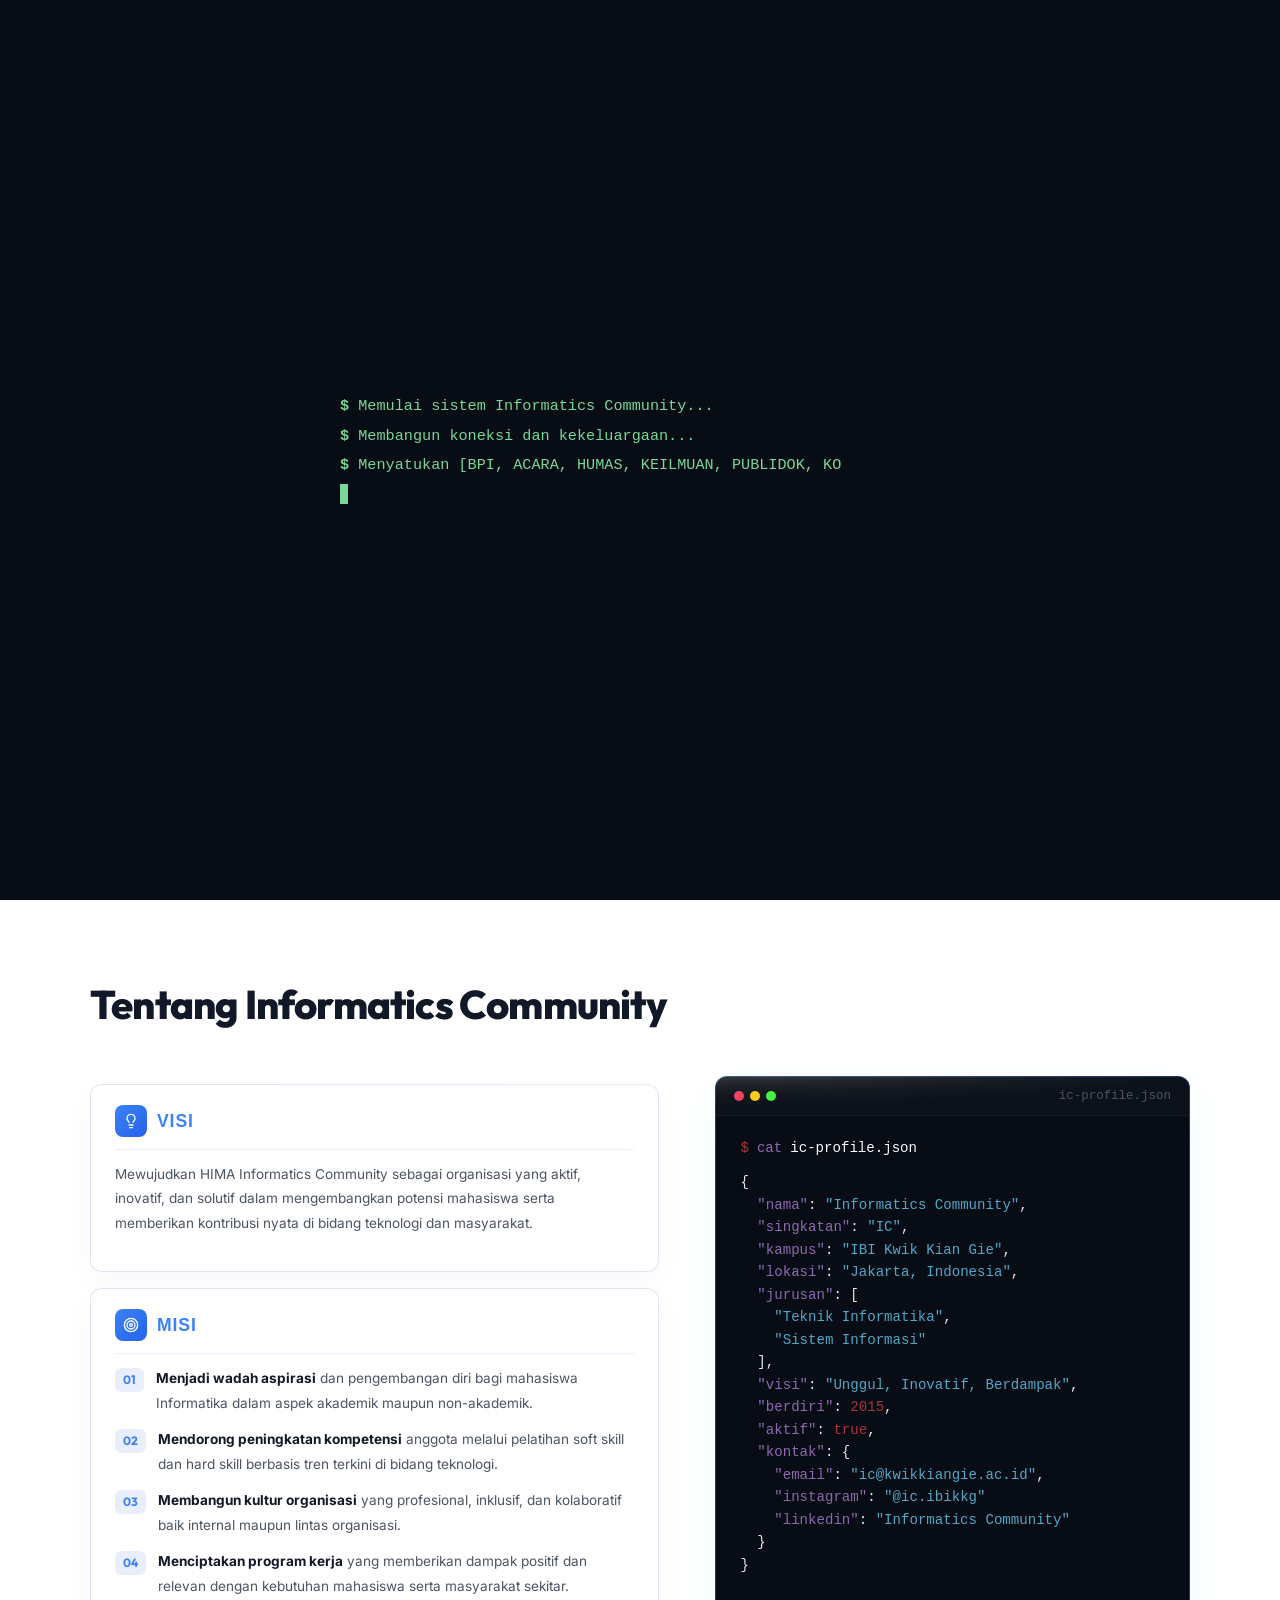
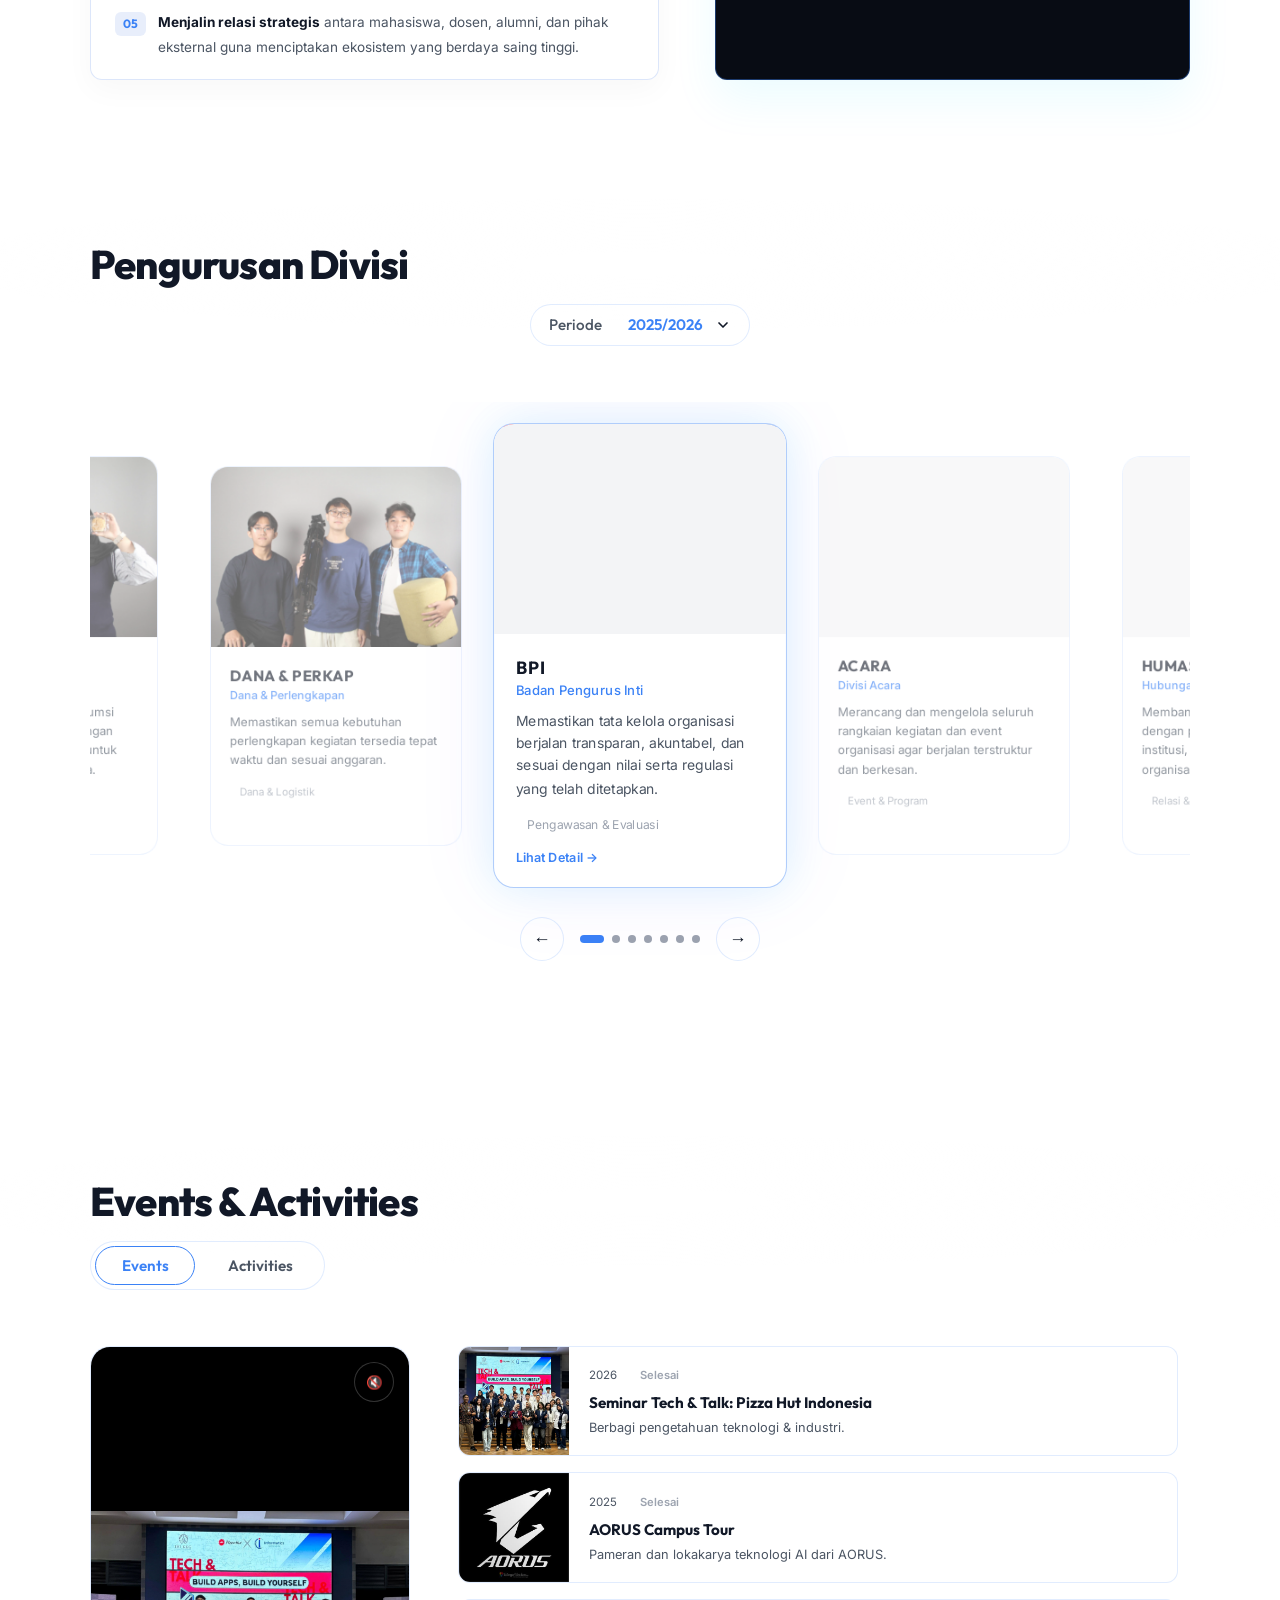
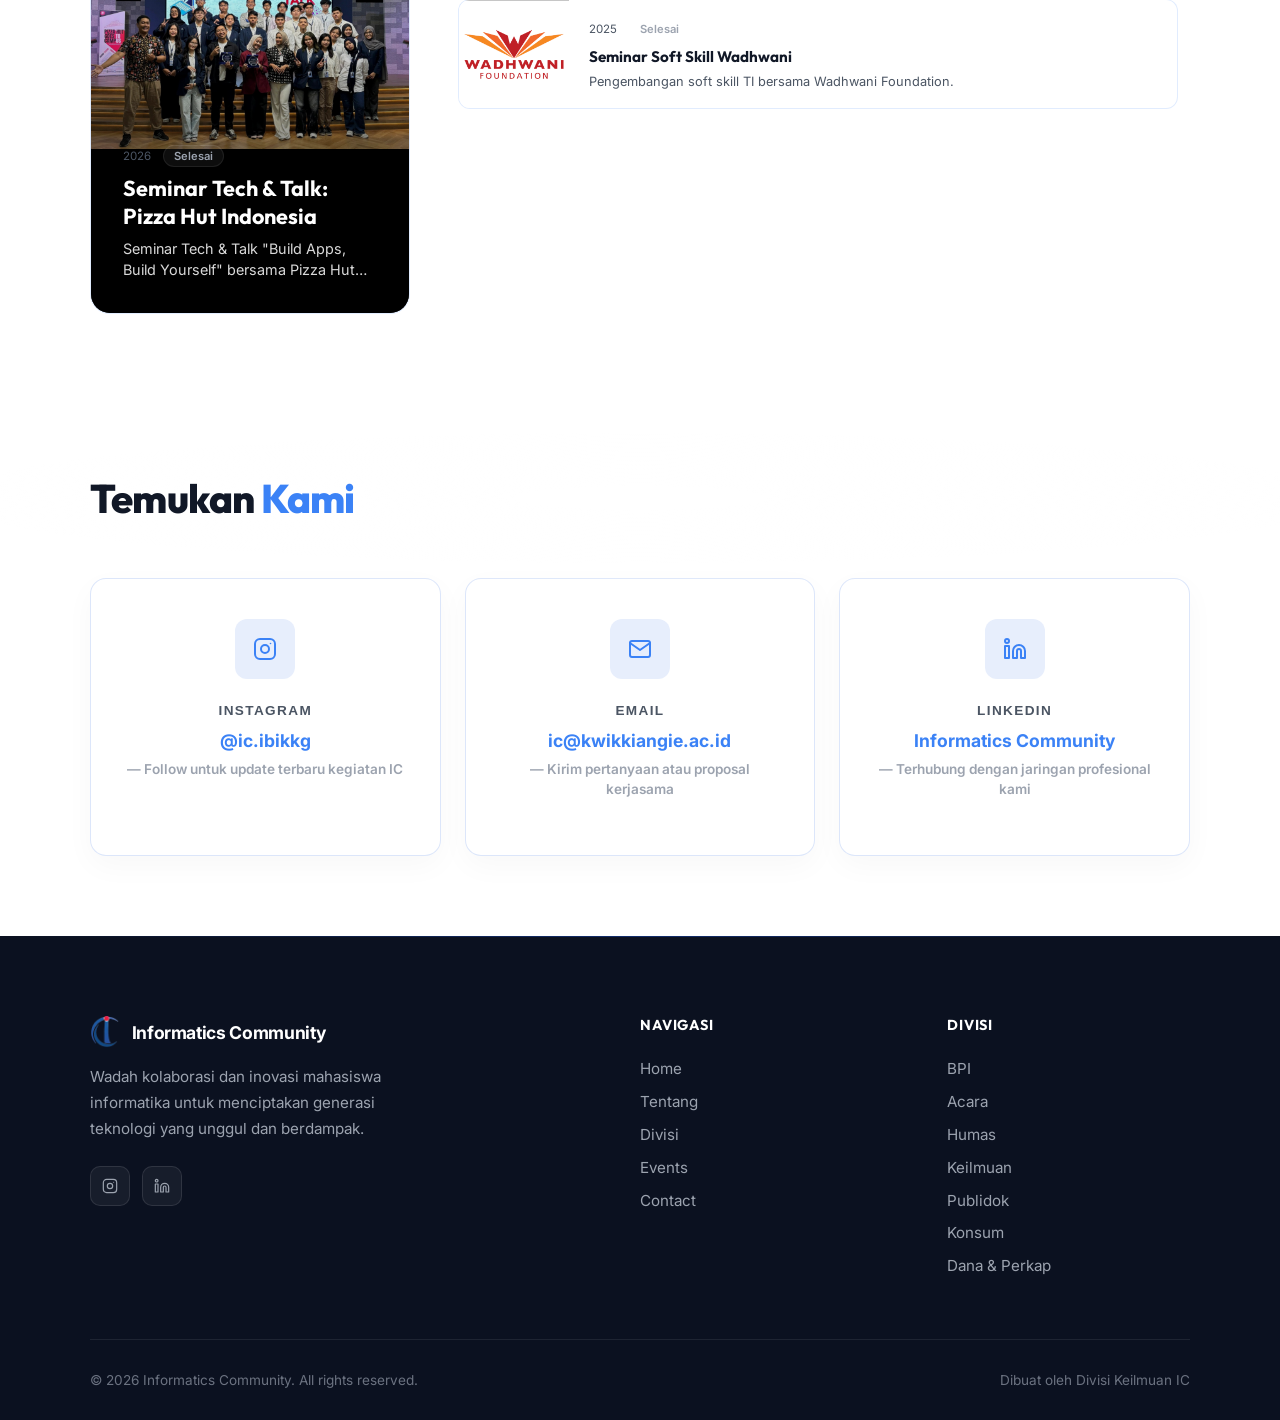
==== commit ec61547f: "logo ic fix" ====
--- a/index.html
+++ b/index.html
@@ -17,7 +17,7 @@
     } catch (e) { }
   </script>
   <link rel="stylesheet" href="styles.css">
-  <link rel="icon" type="image/x-icon" href="/images/logoic.png">
+  <link rel="icon" type="image/x-icon" href="./images/logoic.png">
 
 </head>
 
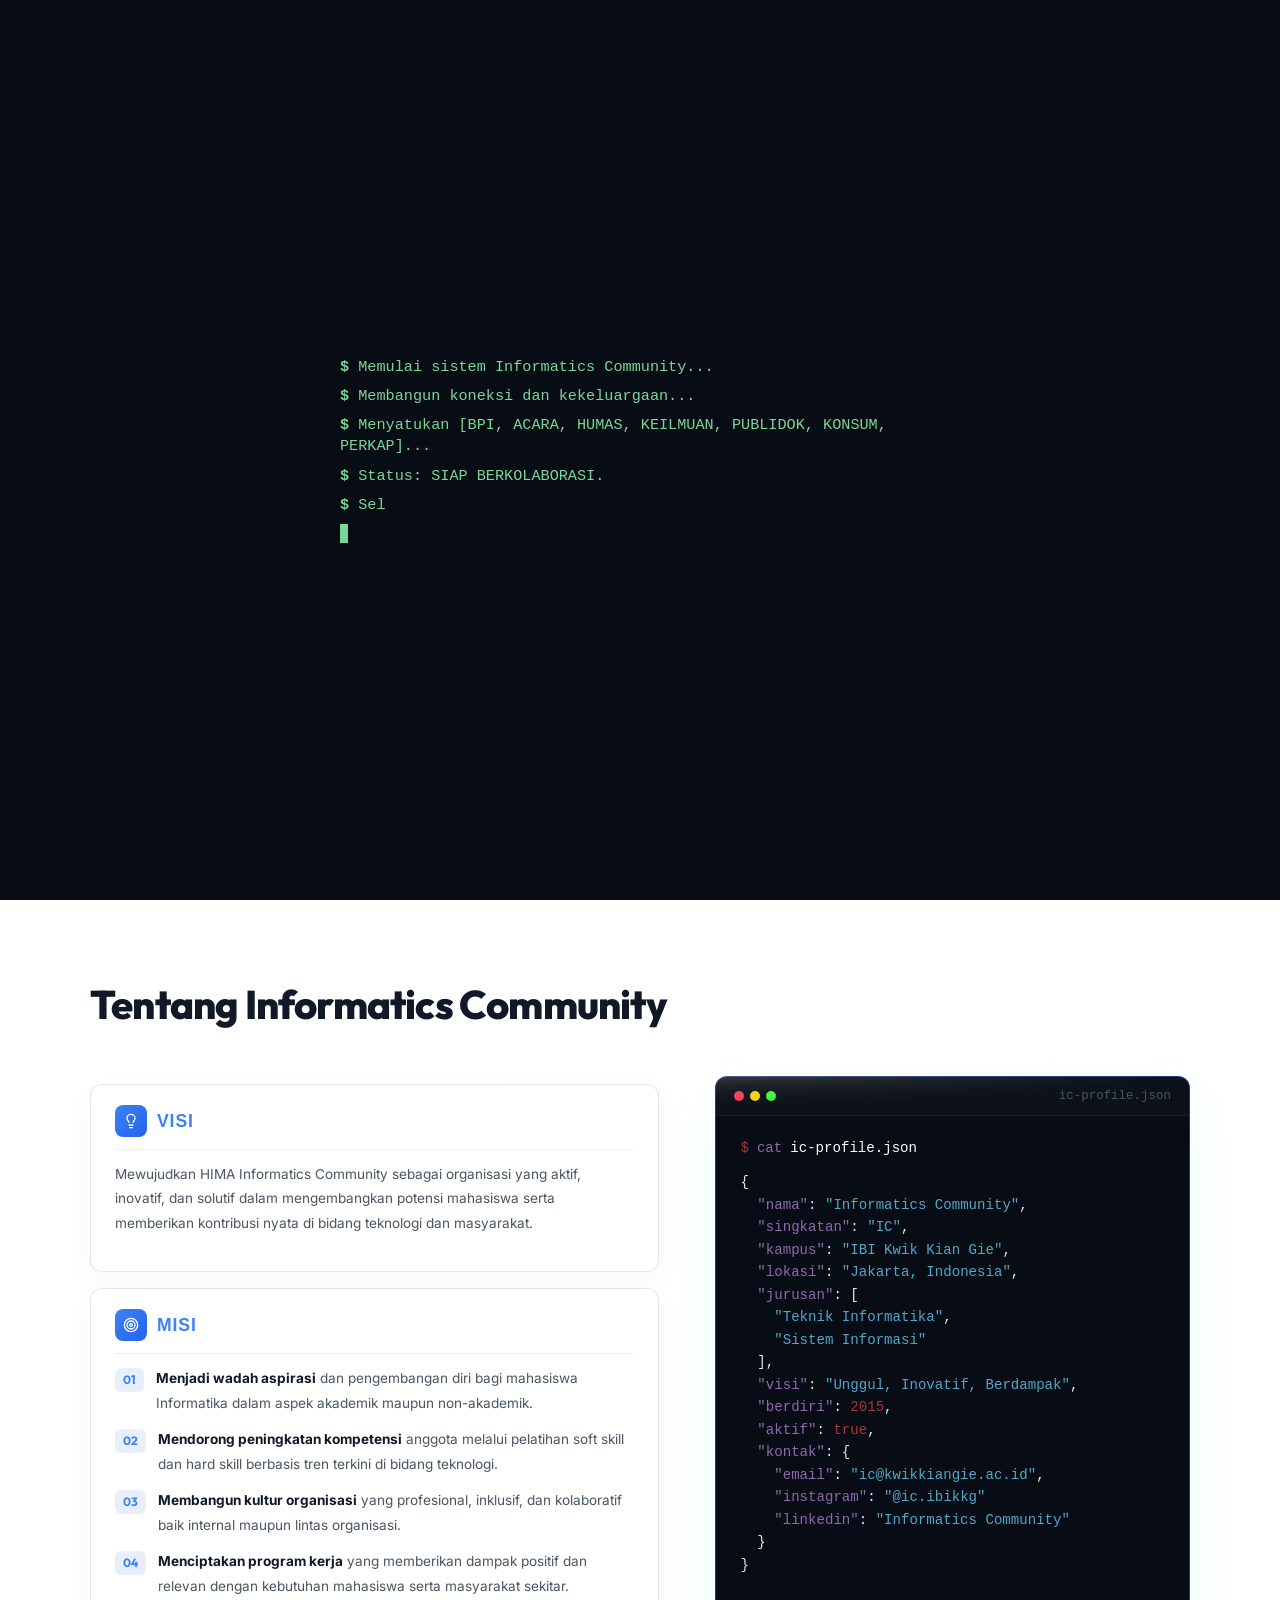
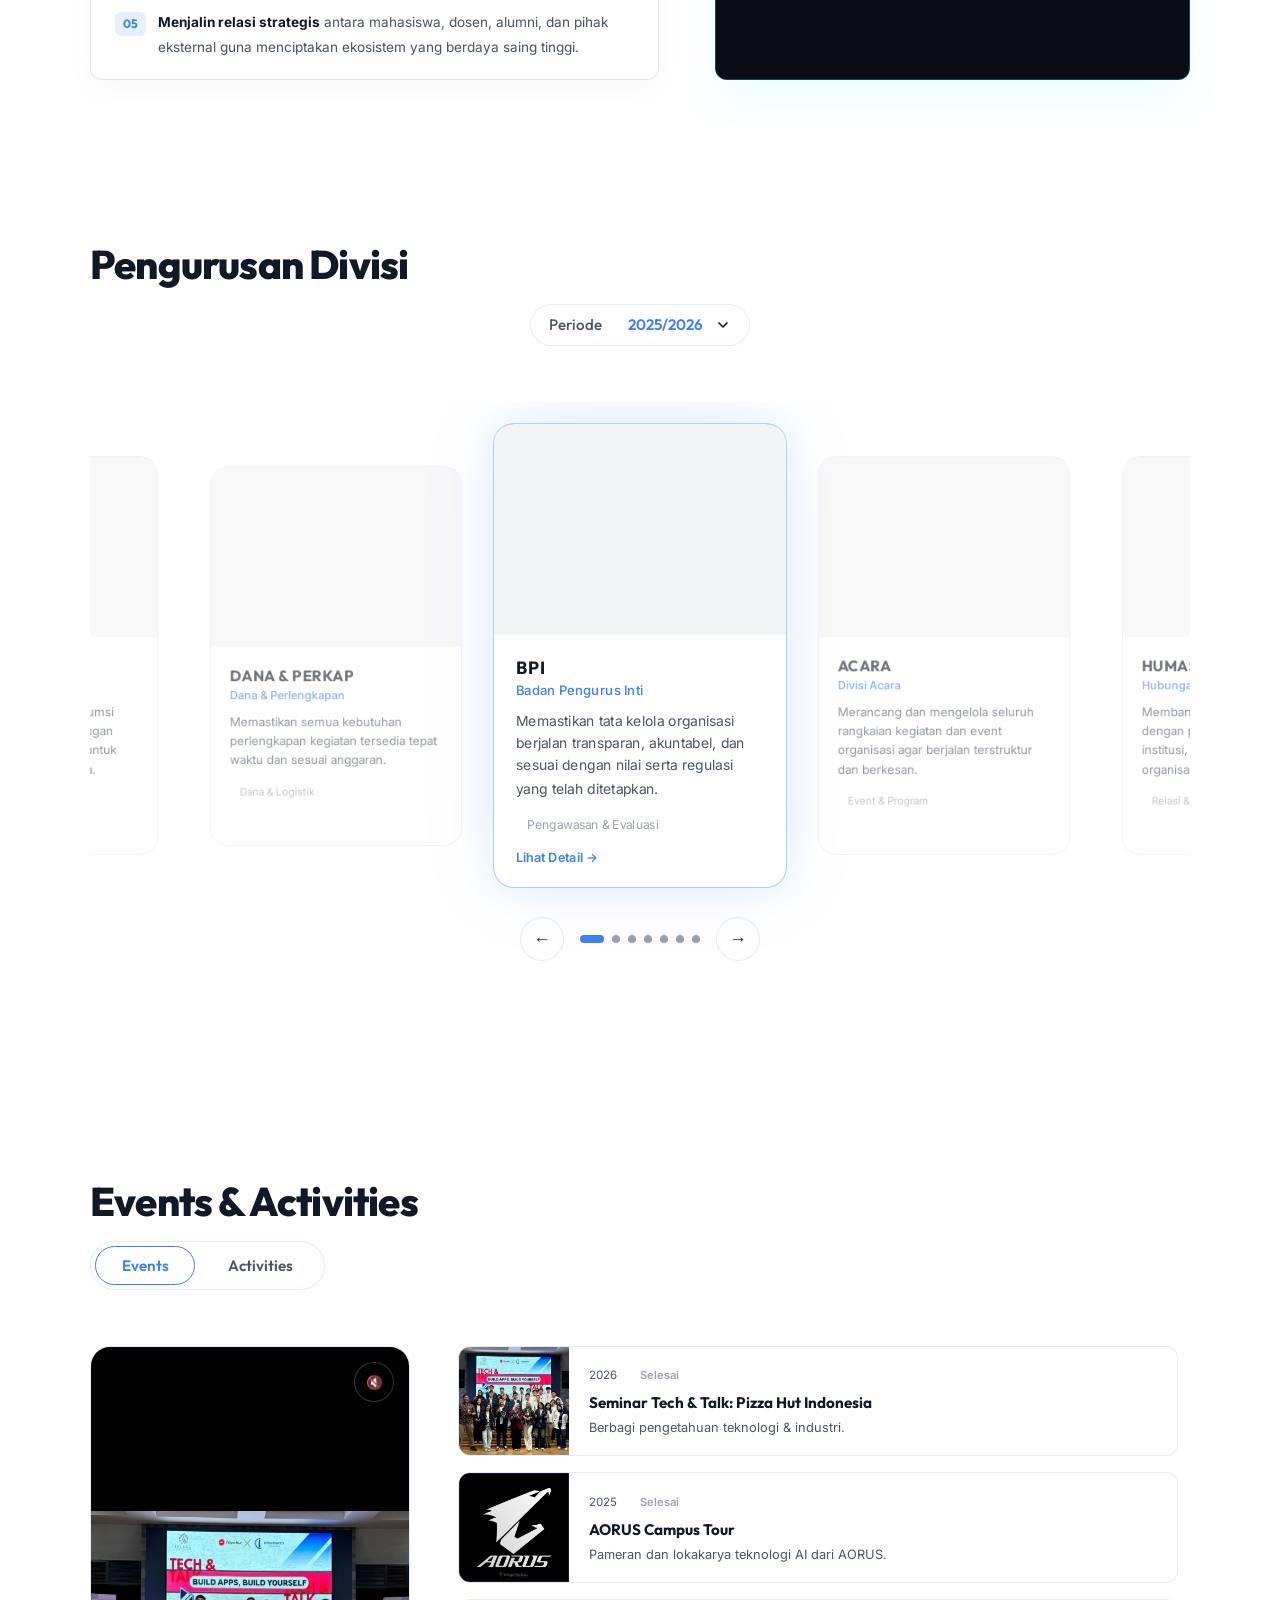
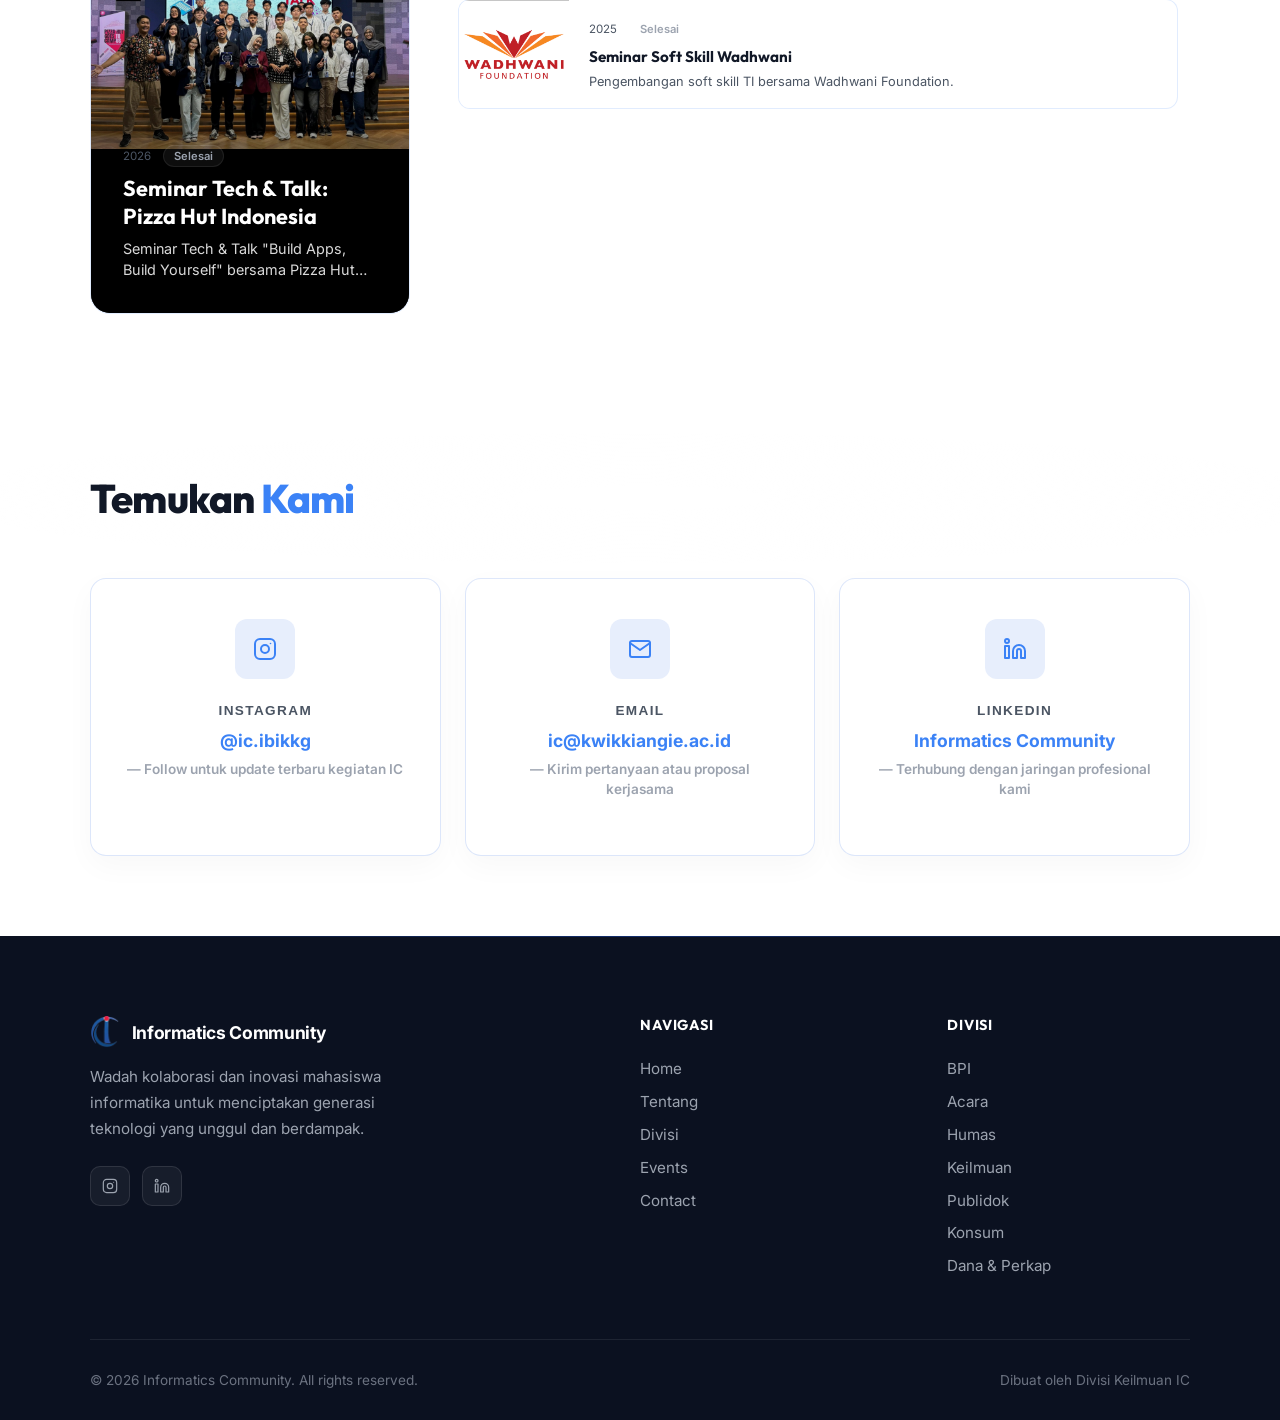
==== commit 8fae78c8: "fix logo website v2" ====
--- a/index.html
+++ b/index.html
@@ -17,7 +17,7 @@
     } catch (e) { }
   </script>
   <link rel="stylesheet" href="styles.css">
-  <link rel="icon" type="image/x-icon" href="./images/logoic.png">
+  <link rel="icon" type="image/png" href="/images/logoic.png">
 
 </head>
 
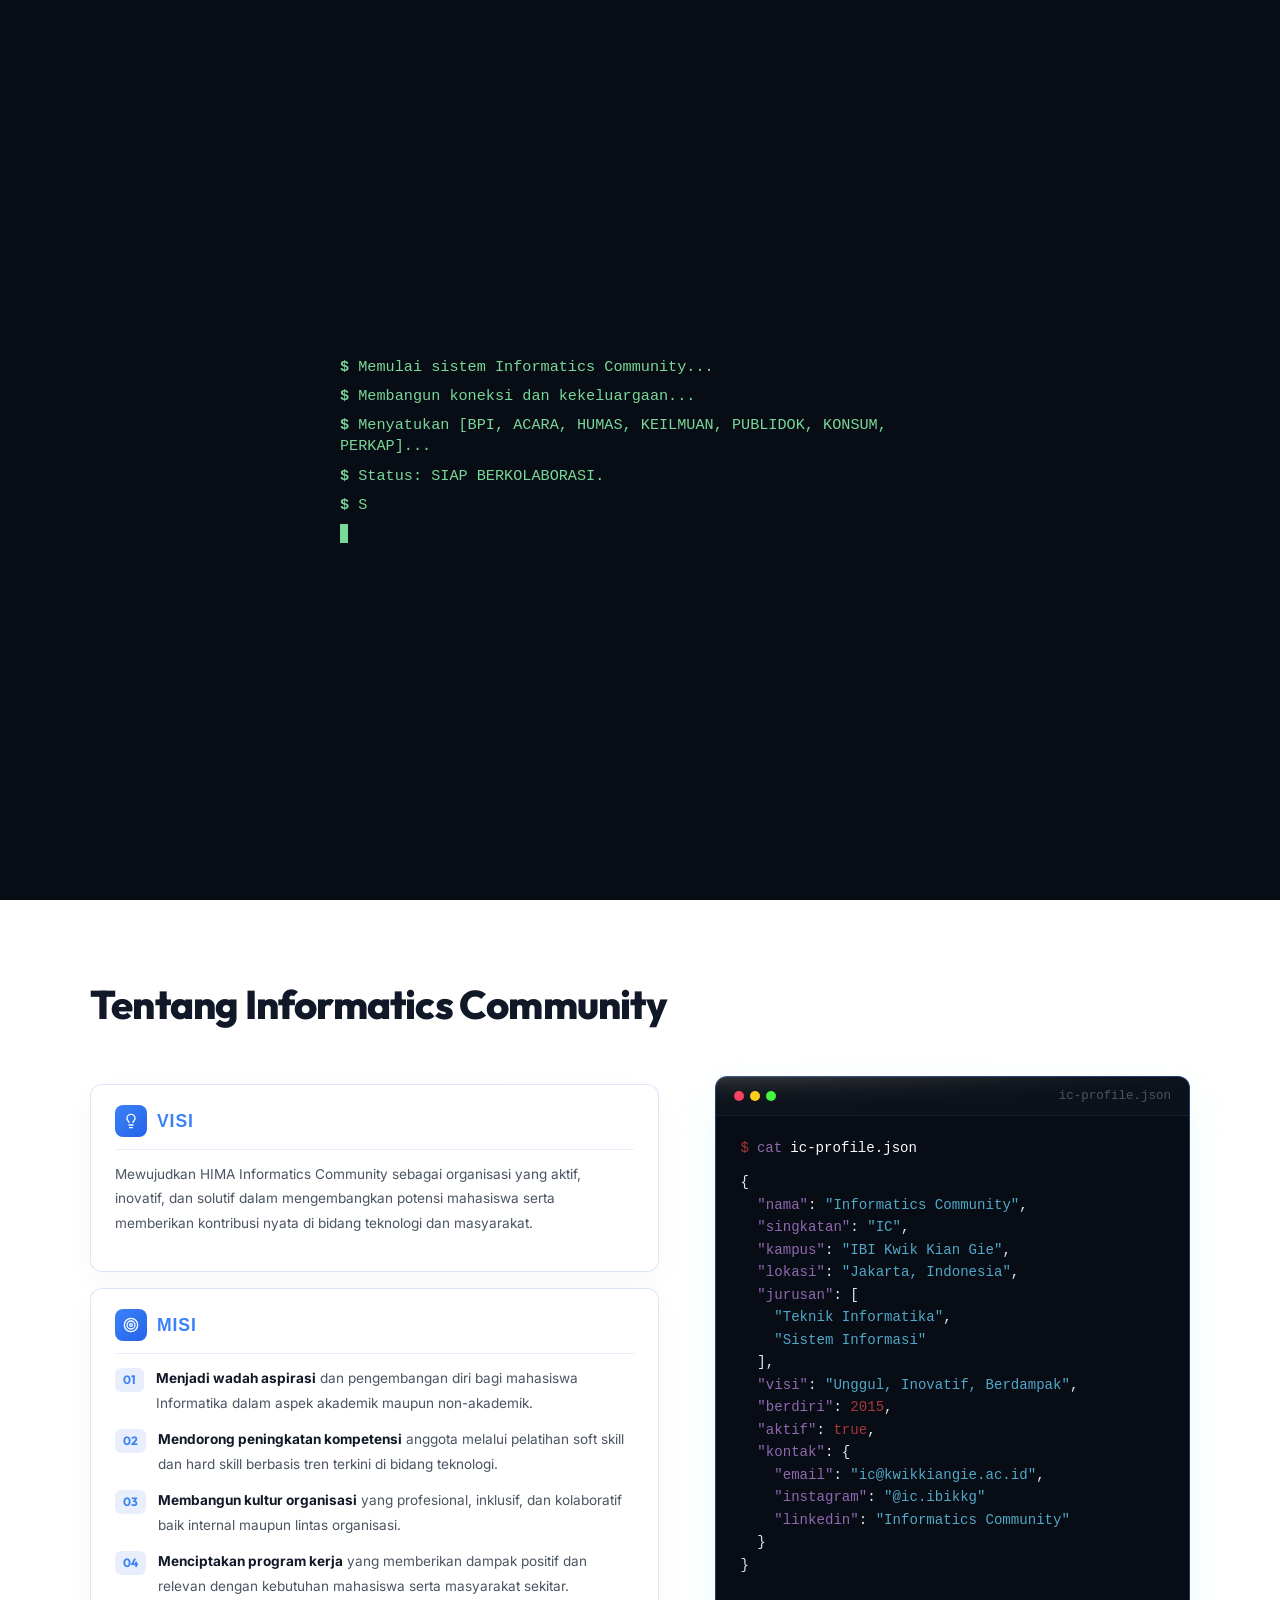
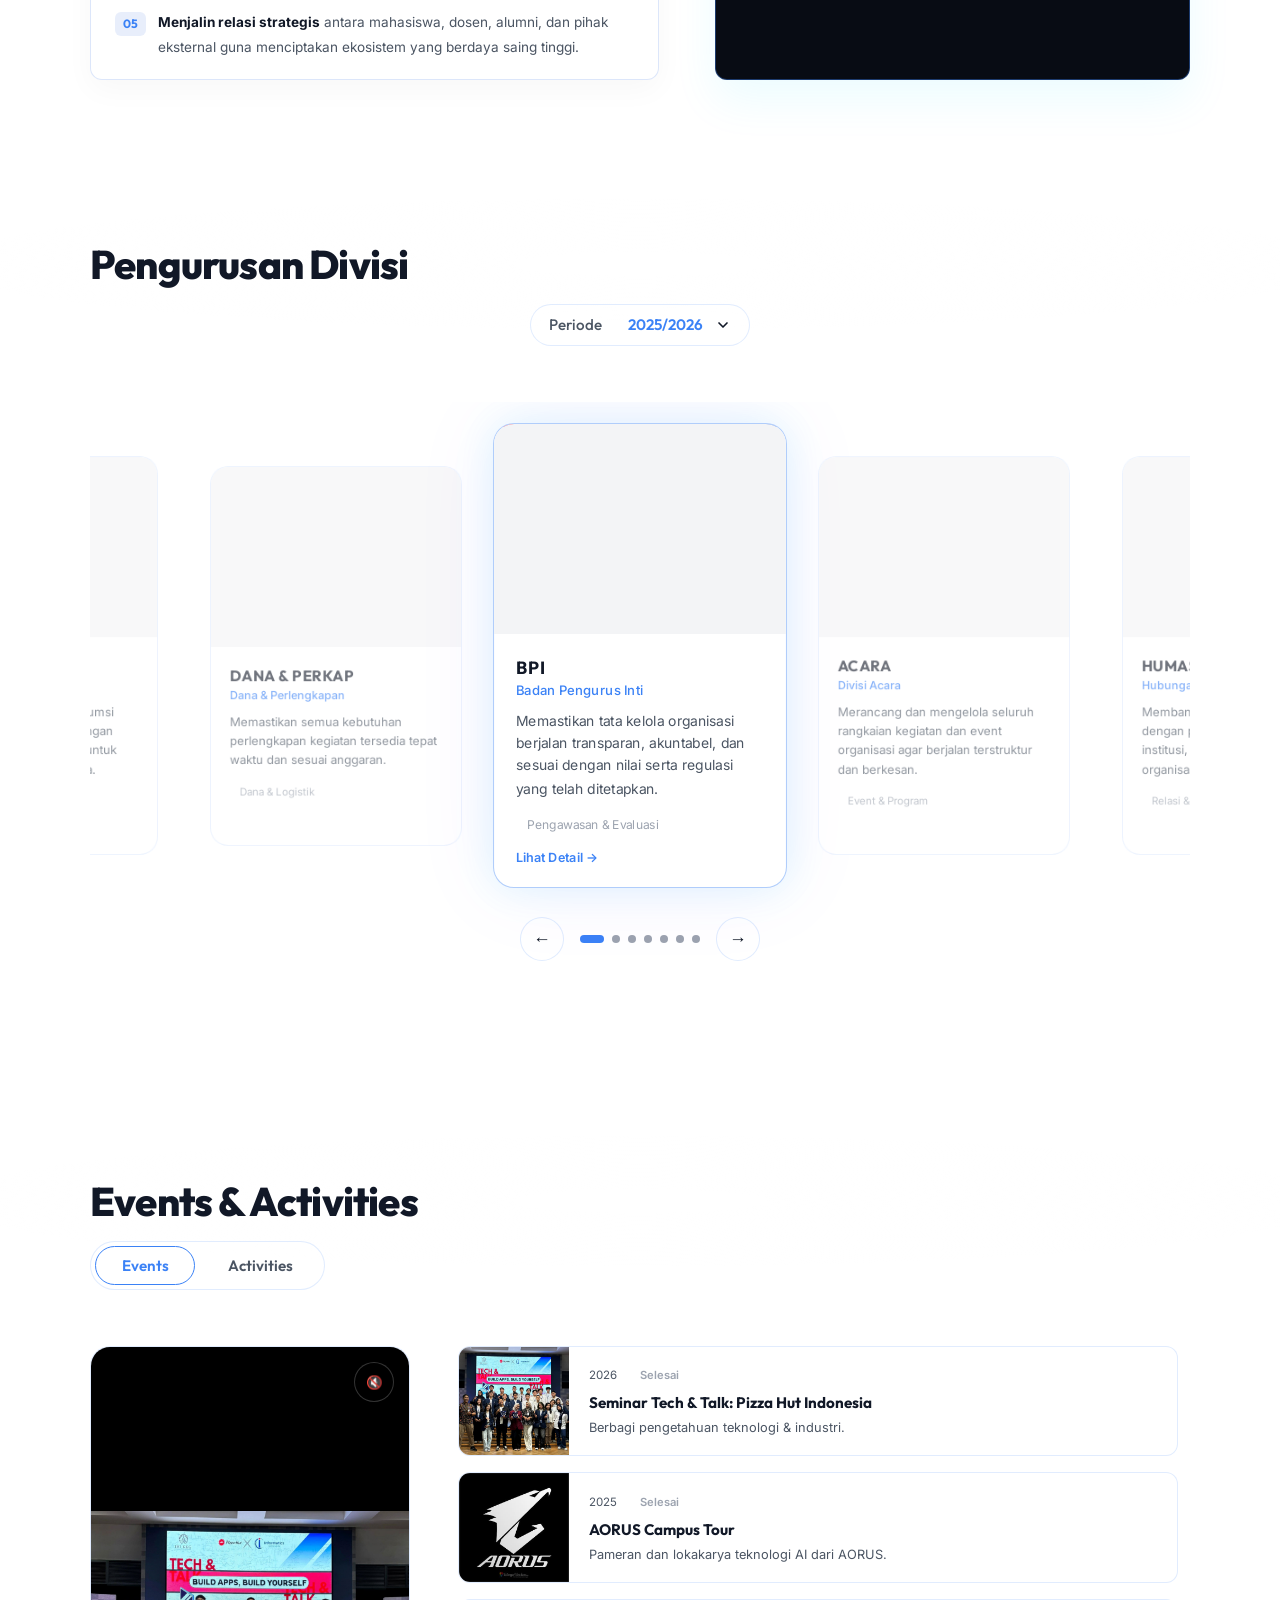
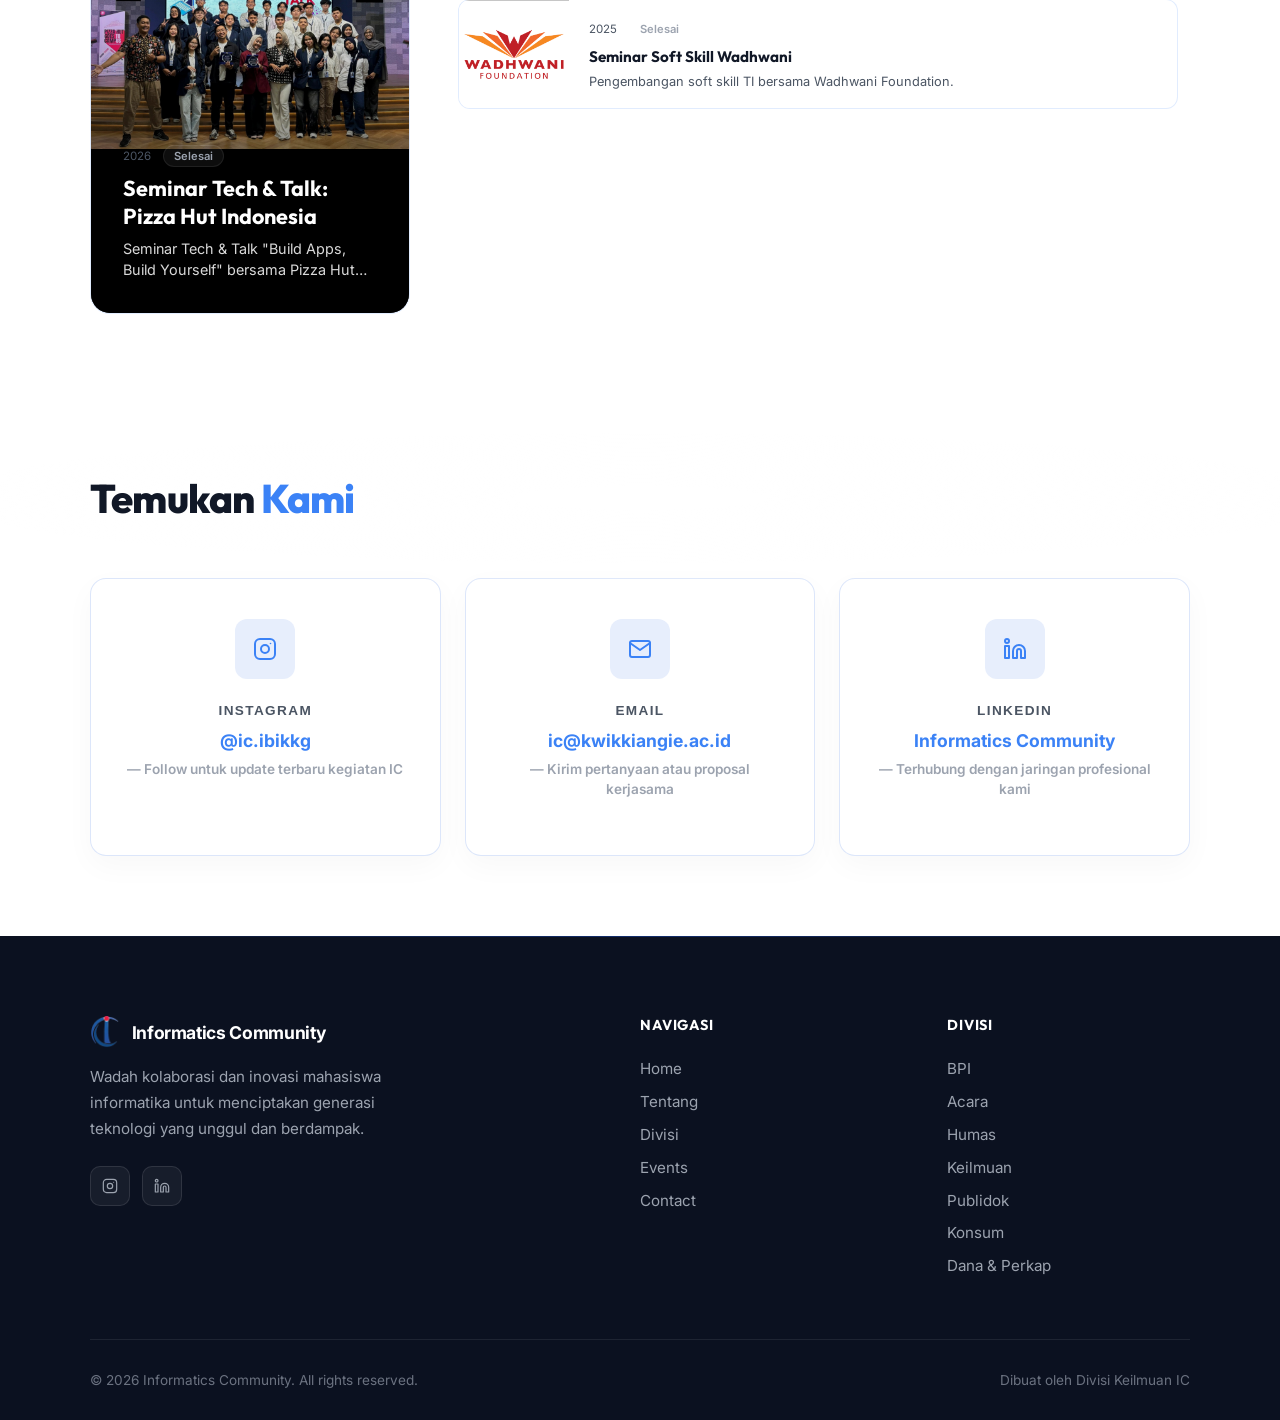
==== commit 65a5daa2: "fix favicon" ====
--- a/index.html
+++ b/index.html
@@ -17,7 +17,7 @@
     } catch (e) { }
   </script>
   <link rel="stylesheet" href="styles.css">
-  <link rel="icon" type="image/png" href="/images/logoic.png">
+  <link rel="icon" type="image/png" href="images/logoic.png">
 
 </head>
 
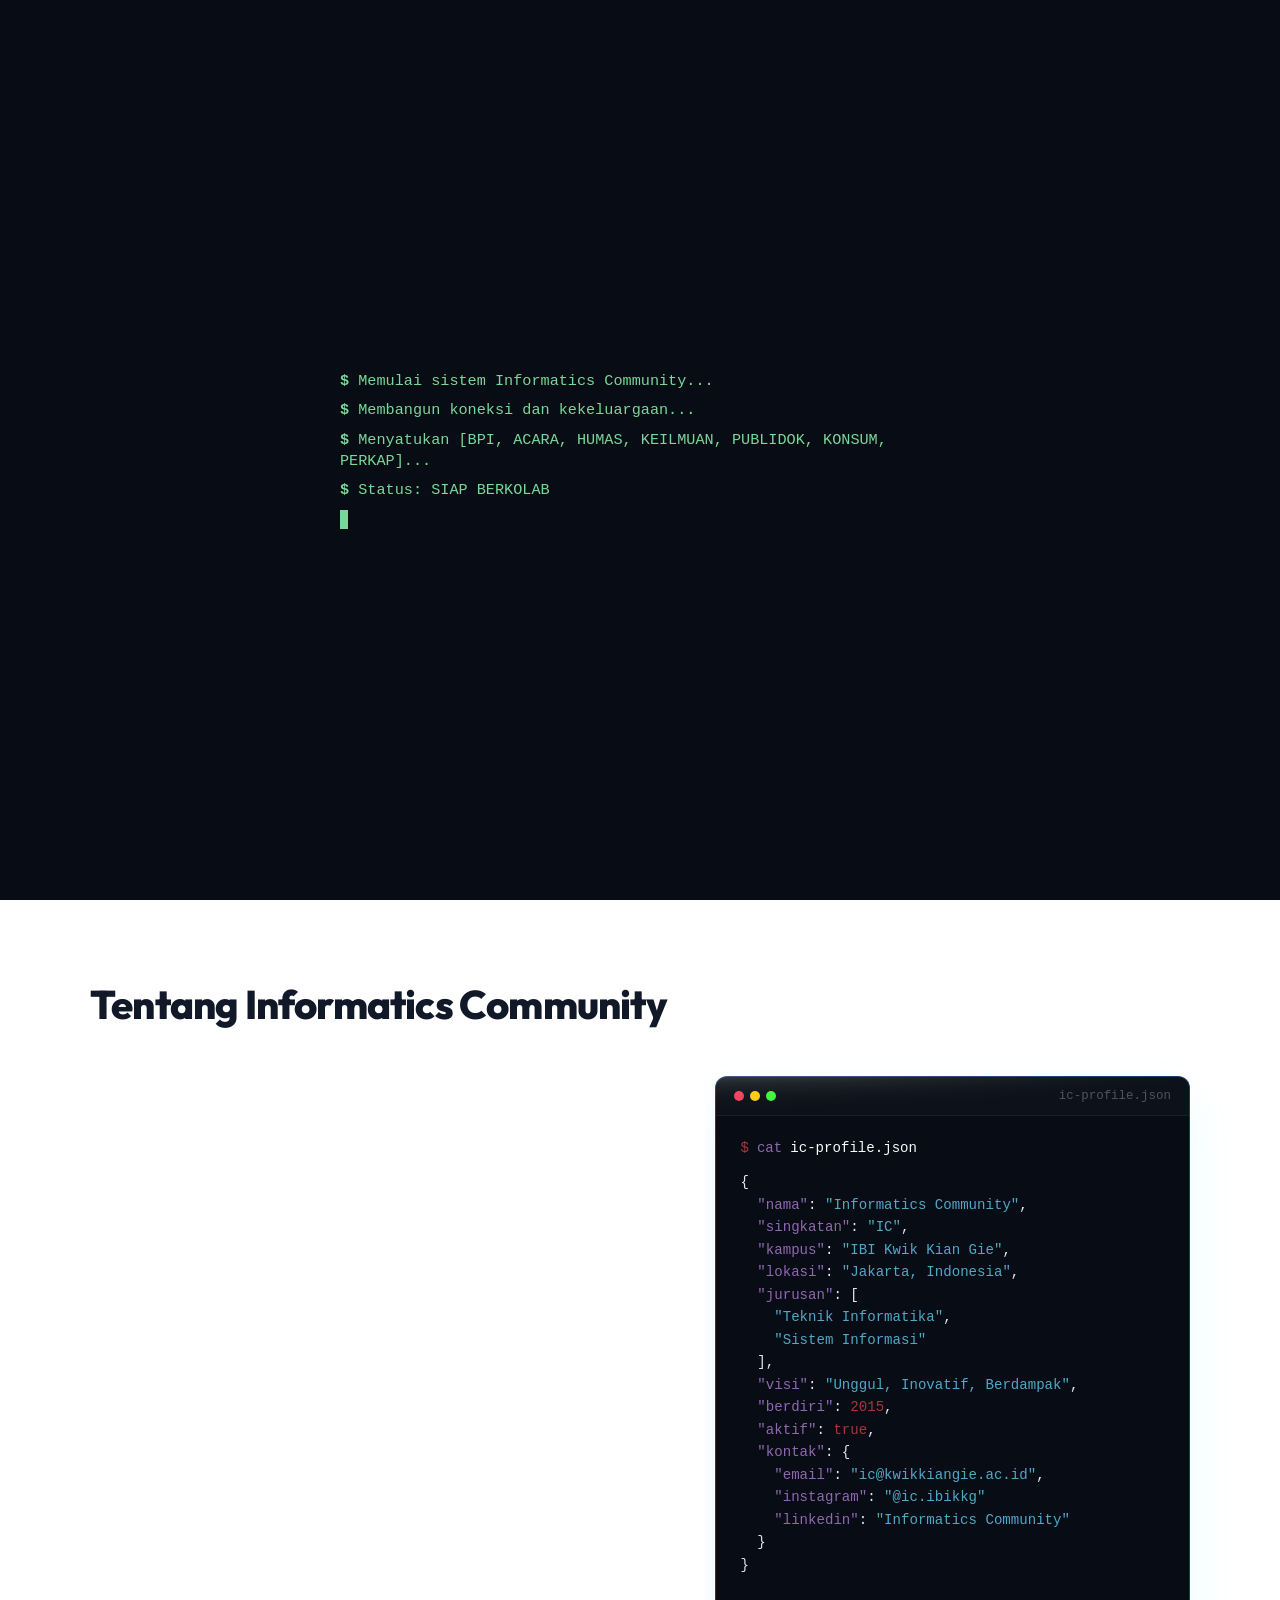
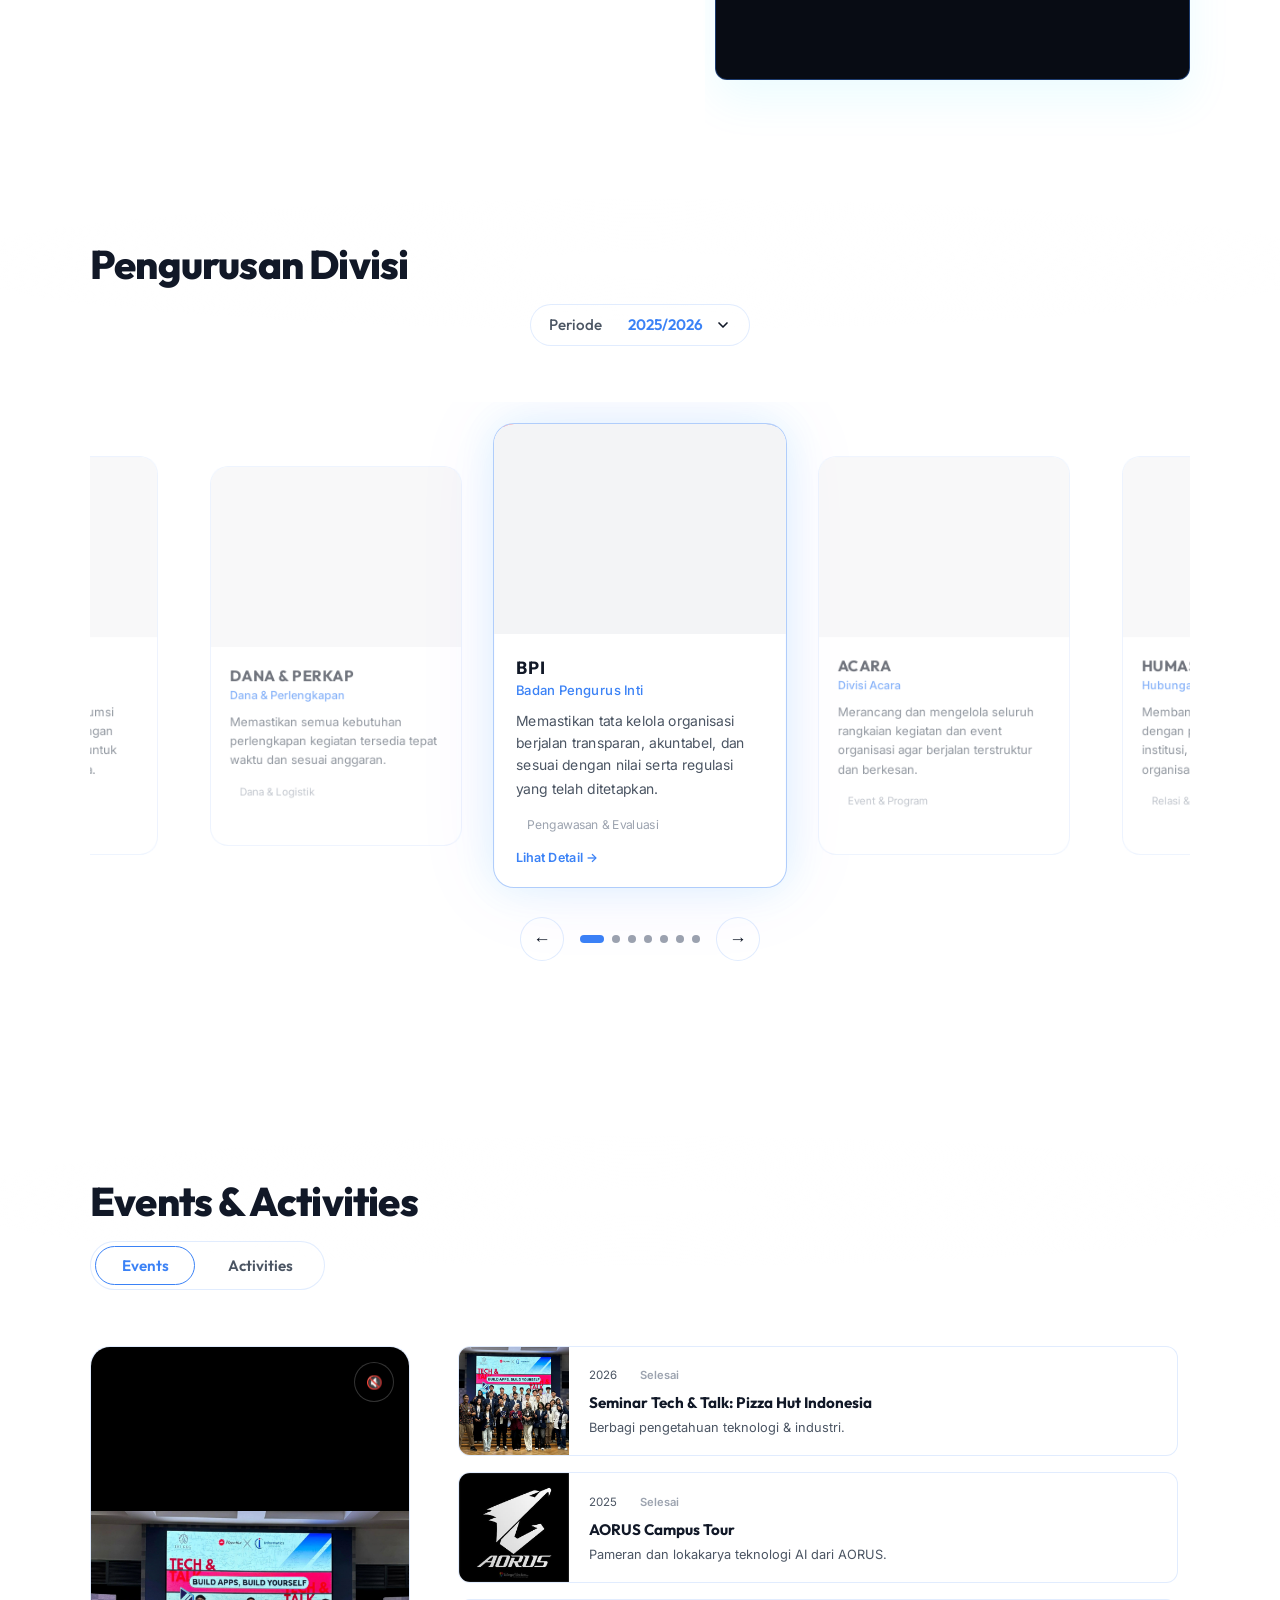
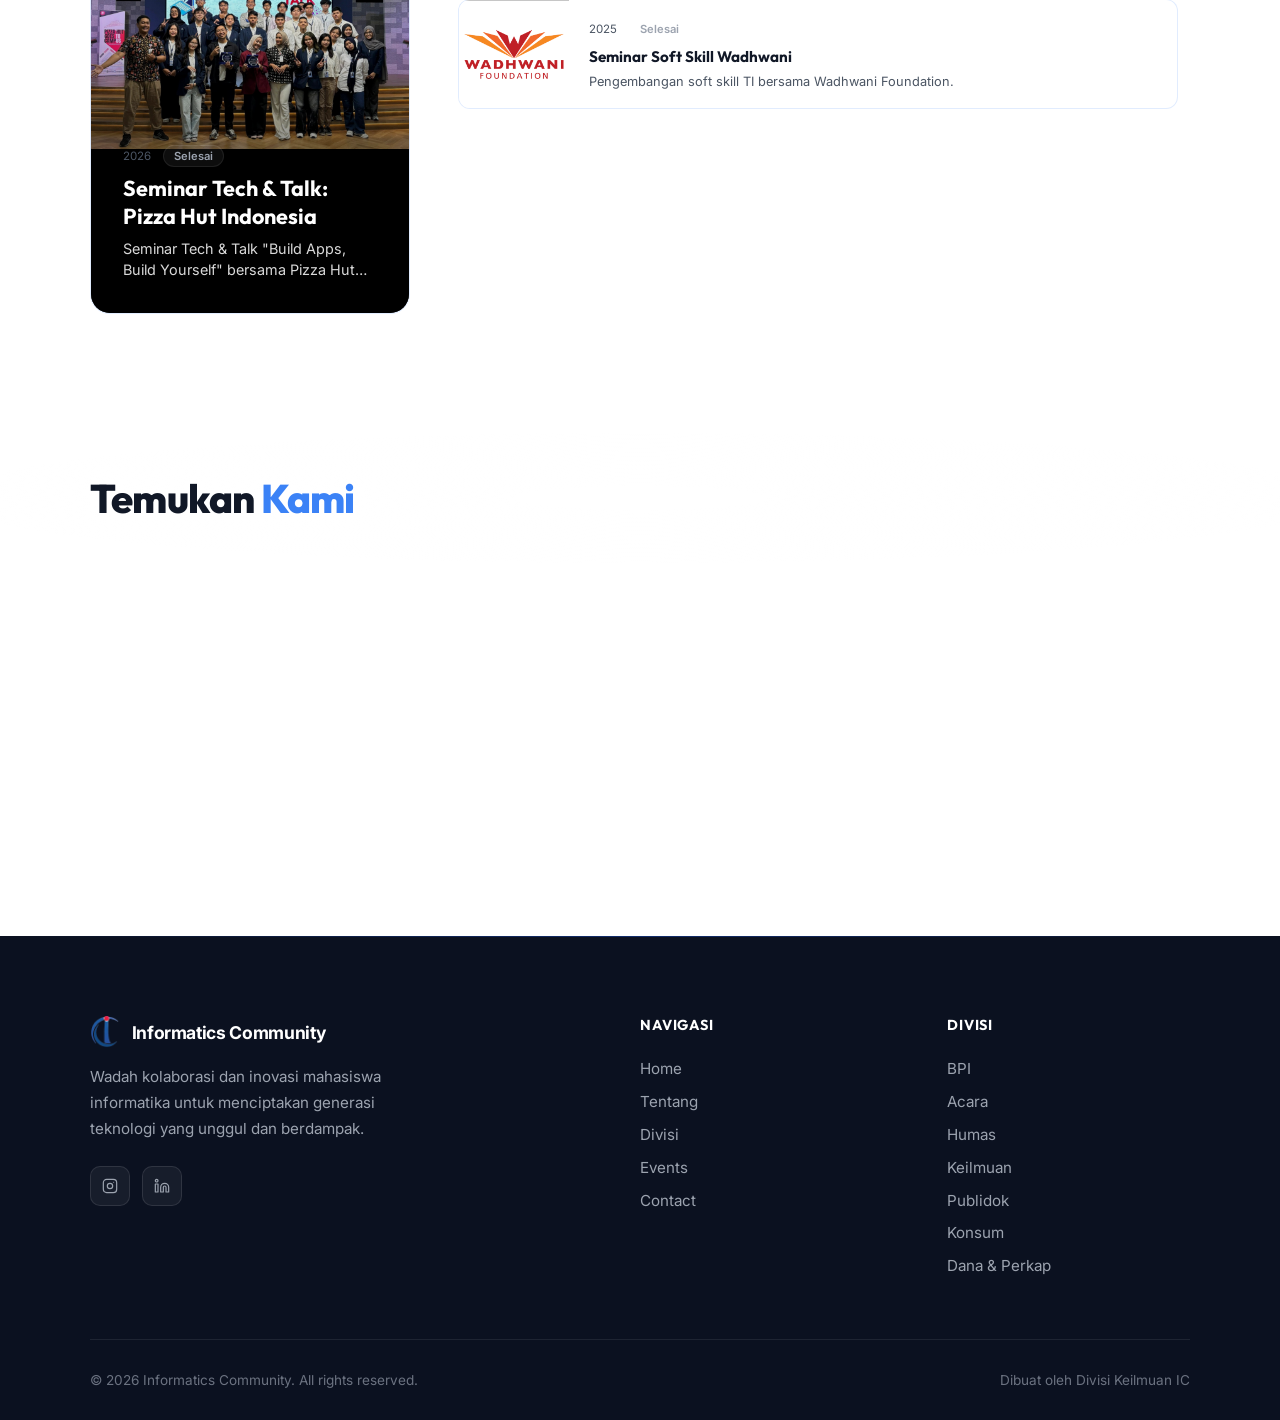
==== commit d02053e6: "tambah komen perbaikan favicon" ====
--- a/index.html
+++ b/index.html
@@ -17,7 +17,7 @@
     } catch (e) { }
   </script>
   <link rel="stylesheet" href="styles.css">
-  <link rel="icon" type="image/png" href="images/logoic.png">
+  <link rel="icon" type="image/png" href="images/logoic.png"> <!-- Perubahan 4 November 2026: Membuat favicon muncul ketika hosting di github -->
 
 </head>
 
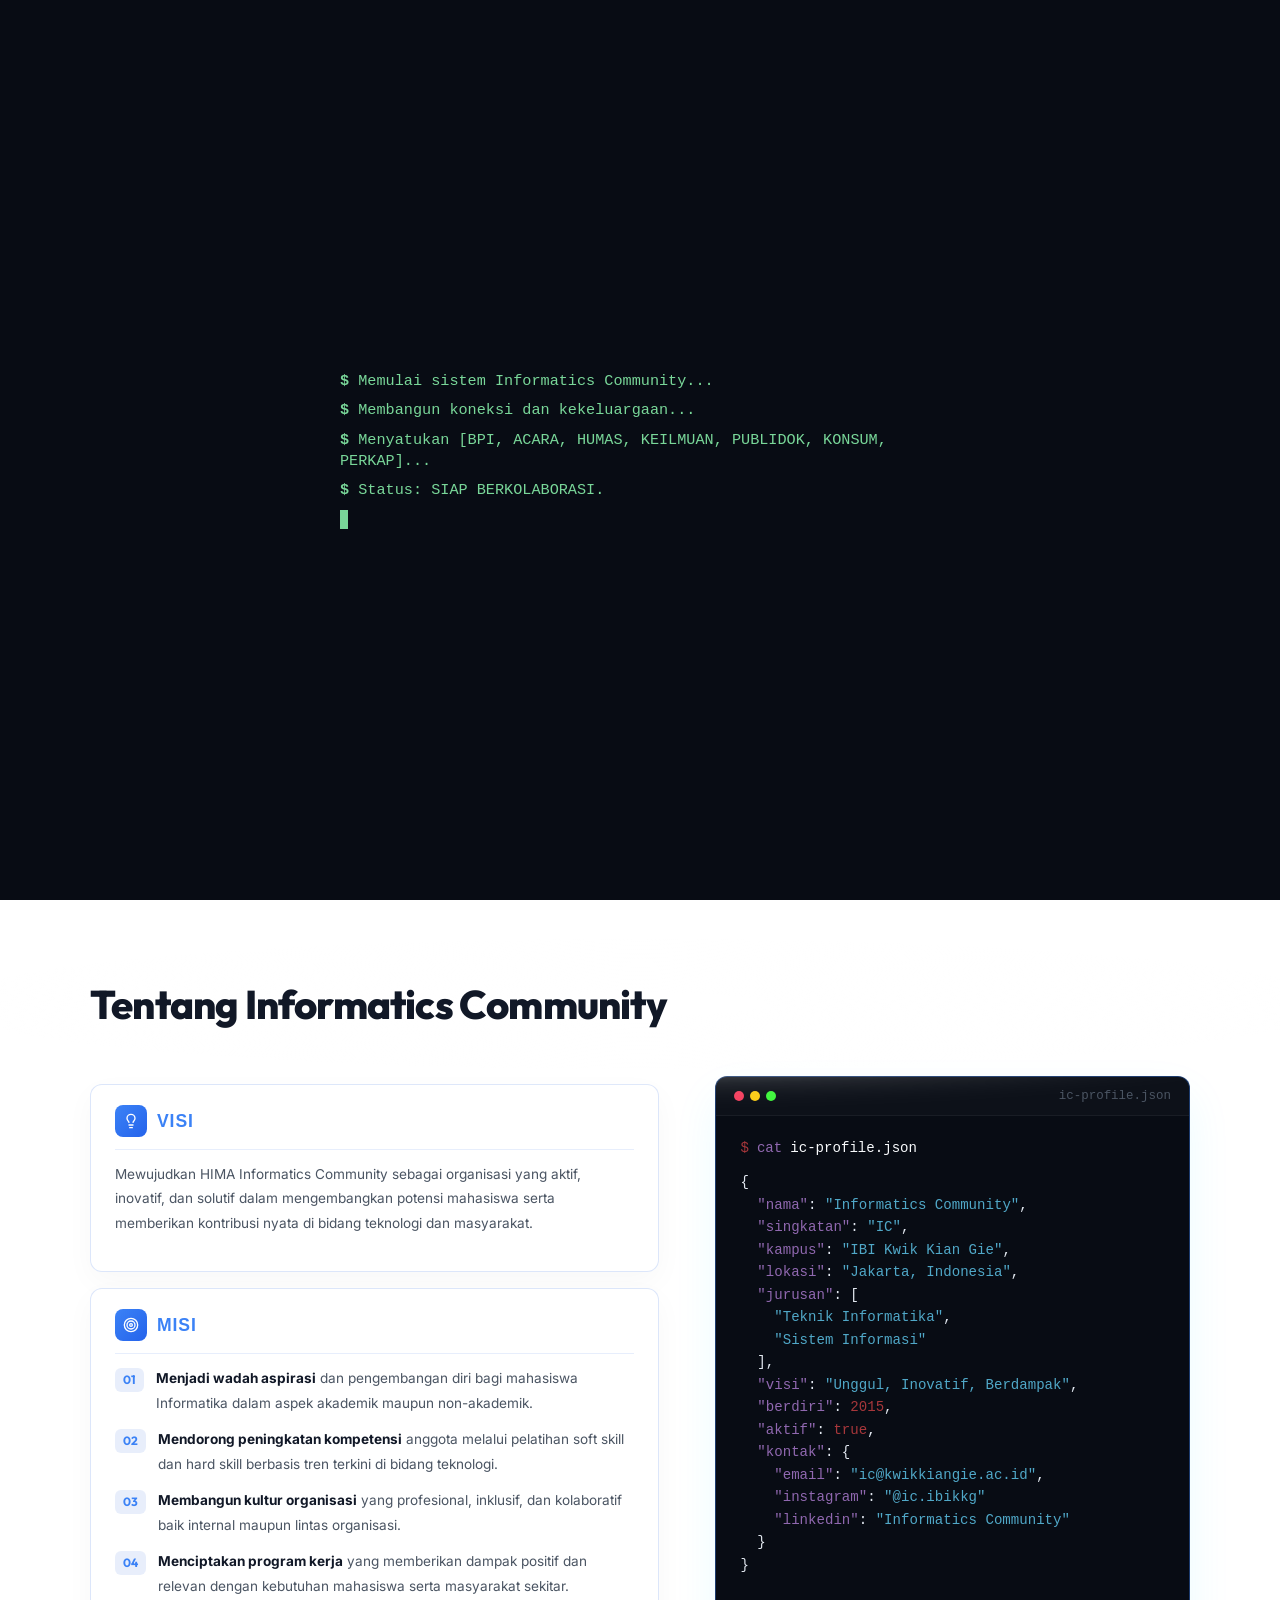
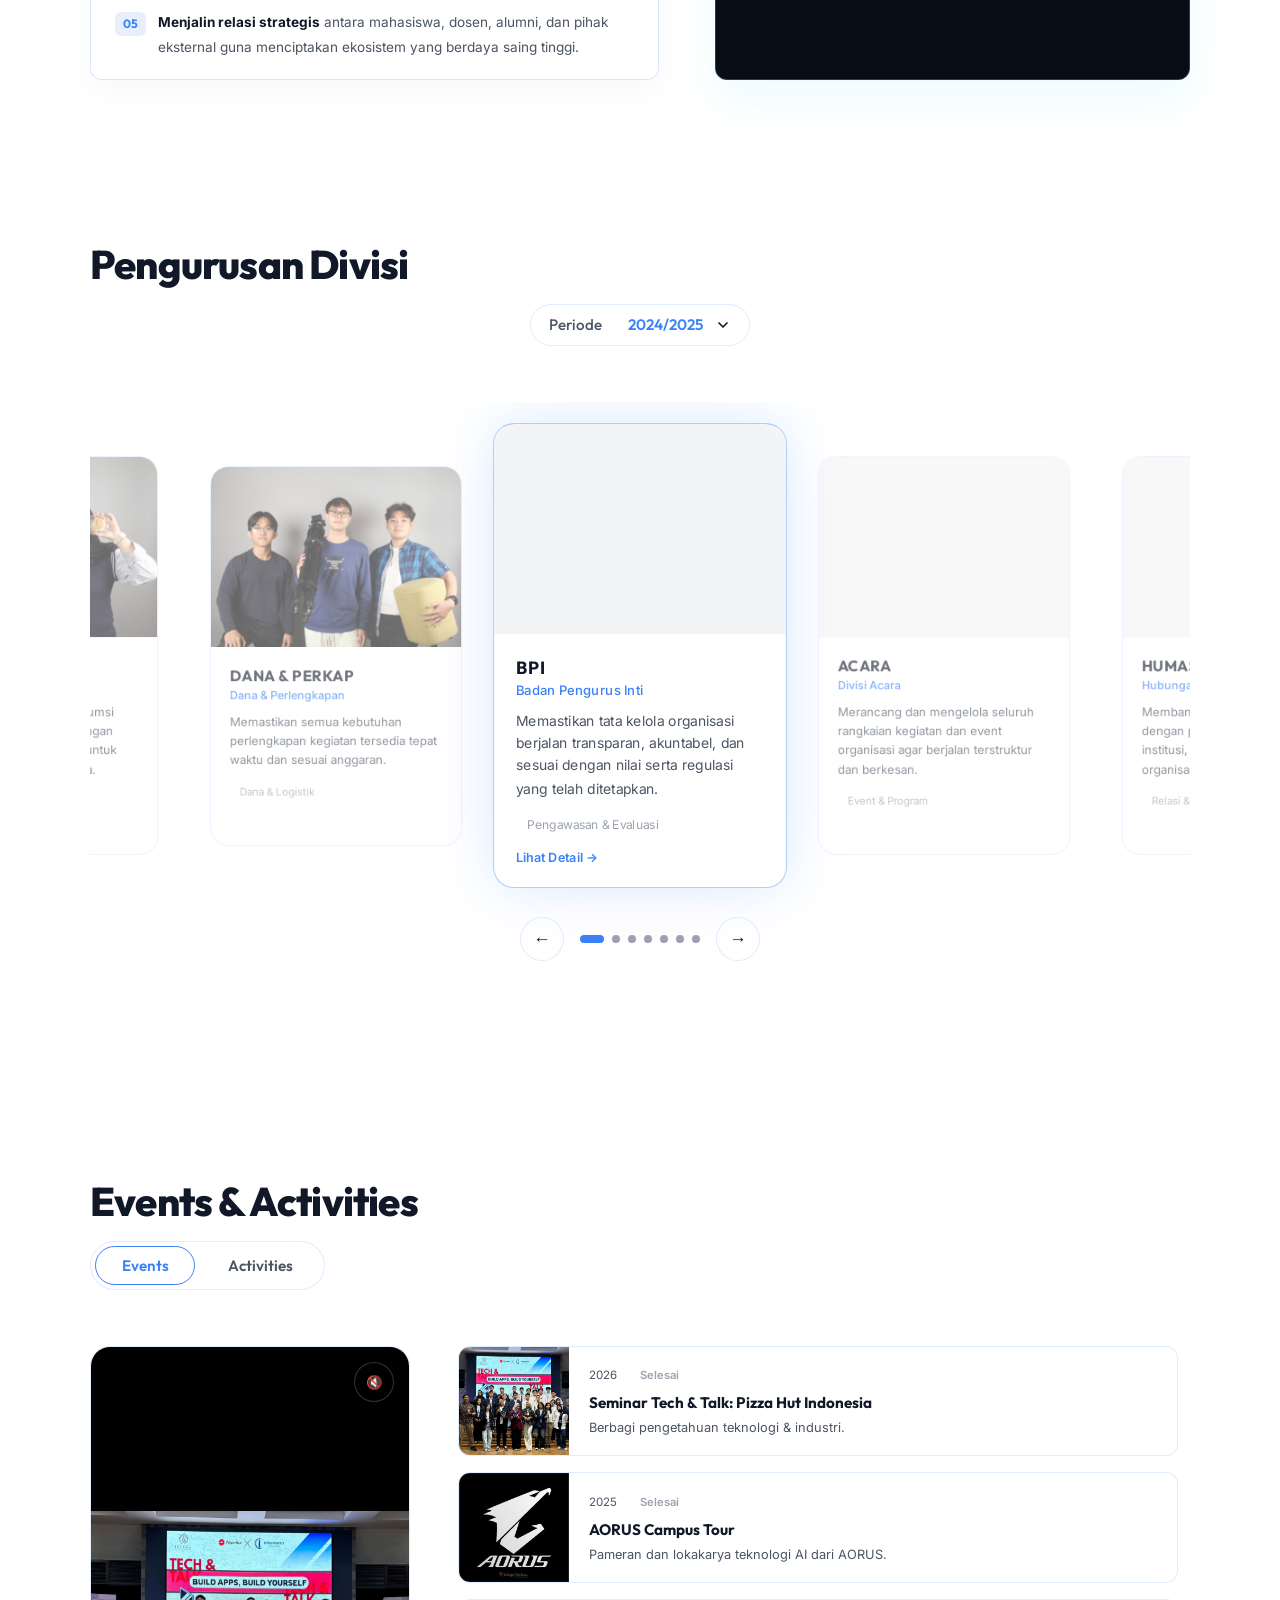
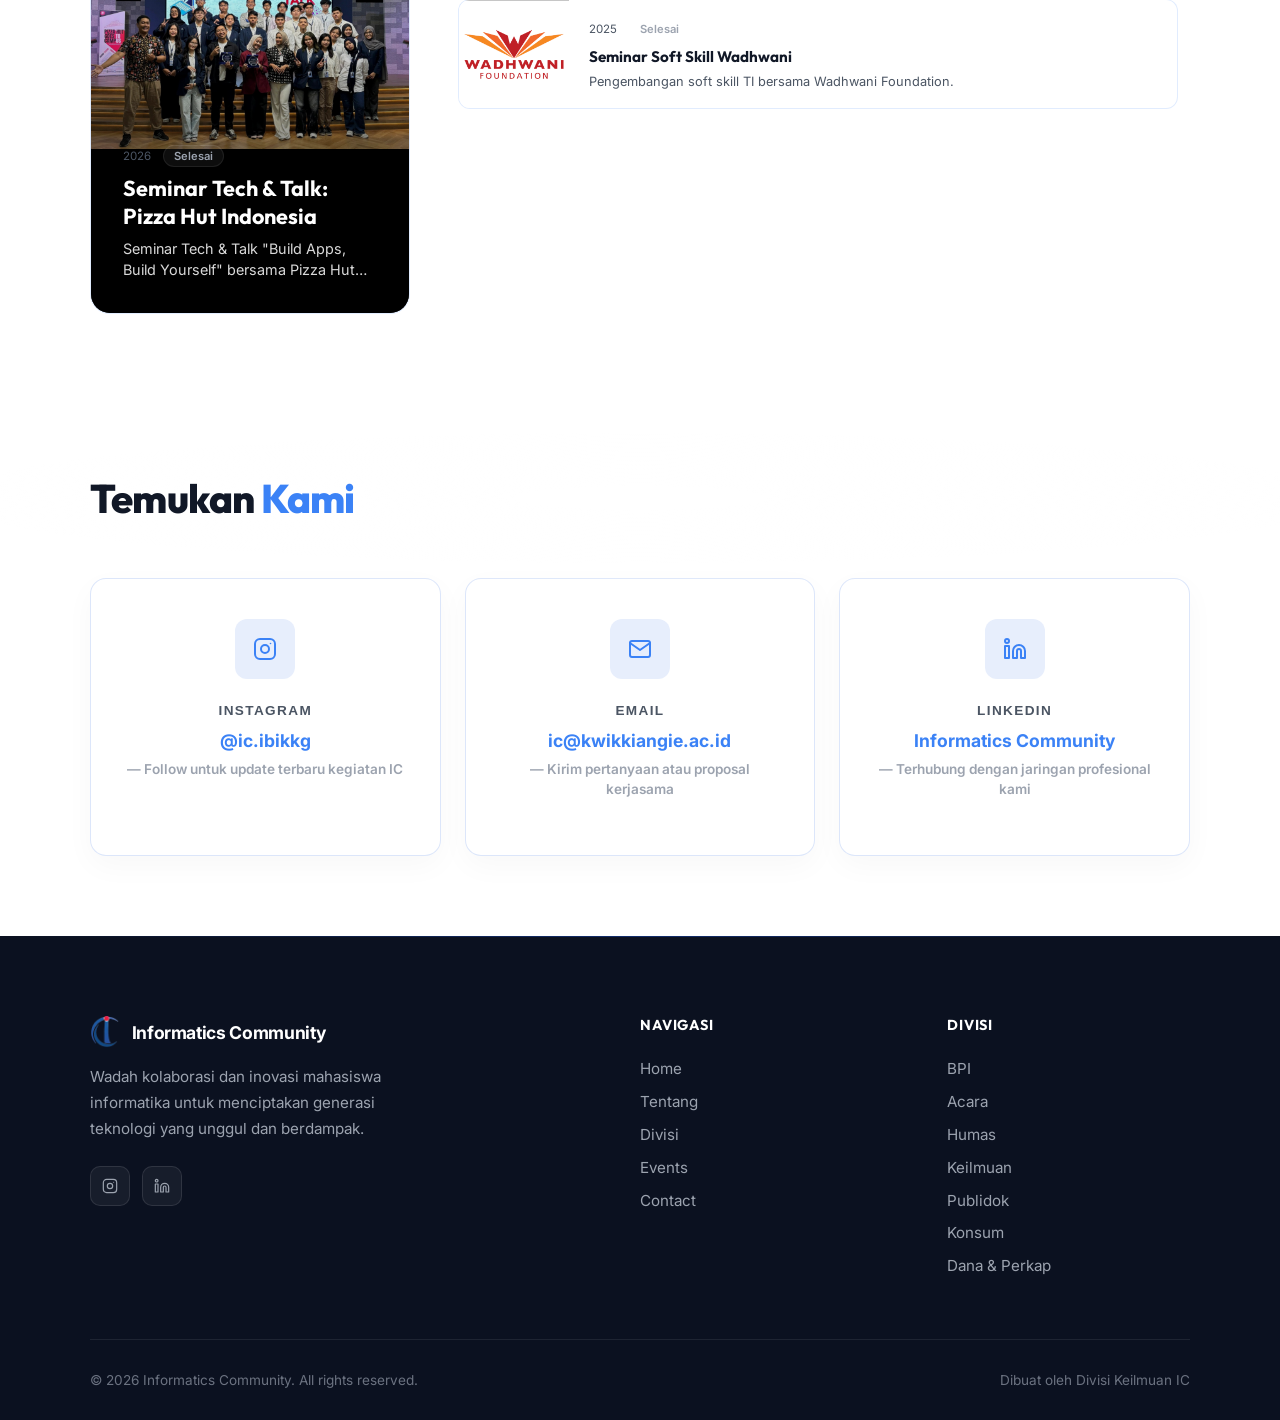
==== commit 91cc9262: "fix bug pemilihan divisi dan ngecrop image hima fest" ====
--- a/index.html
+++ b/index.html
@@ -255,7 +255,7 @@
         <button type="button" class="period-dropdown-btn" id="periodDropdownBtn" aria-haspopup="listbox"
           aria-expanded="false" aria-controls="periodDropdownMenu">
           <span class="period-dropdown-label">Periode</span>
-          <span class="period-dropdown-value" id="periodDropdownValue">2025/2026</span>
+          <span class="period-dropdown-value" id="periodDropdownValue">2024/2025</span>
           <svg class="period-dropdown-chevron" width="16" height="16" viewBox="0 0 24 24" fill="none"
             stroke="currentColor" stroke-width="2.5" stroke-linecap="round" stroke-linejoin="round" aria-hidden="true">
             <polyline points="6 9 12 15 18 9"></polyline>
@@ -263,9 +263,9 @@
         </button>
         <ul class="period-dropdown-menu" id="periodDropdownMenu" role="listbox" aria-labelledby="periodDropdownBtn"
           hidden>
-          <li class="period-option active" role="option" tabindex="-1" aria-selected="true" data-period="2025-2026">
-            2025/2026</li>
-          <li class="period-option" role="option" tabindex="-1" aria-selected="false" data-period="2026-2027">2026/2027
+          <li class="period-option active" role="option" tabindex="-1" aria-selected="true" data-period="2024-2025">
+            2024/2025</li>
+          <li class="period-option" role="option" tabindex="-1" aria-selected="false" data-period="2025-2026">2025/2026
           </li>
         </ul>
       </div>
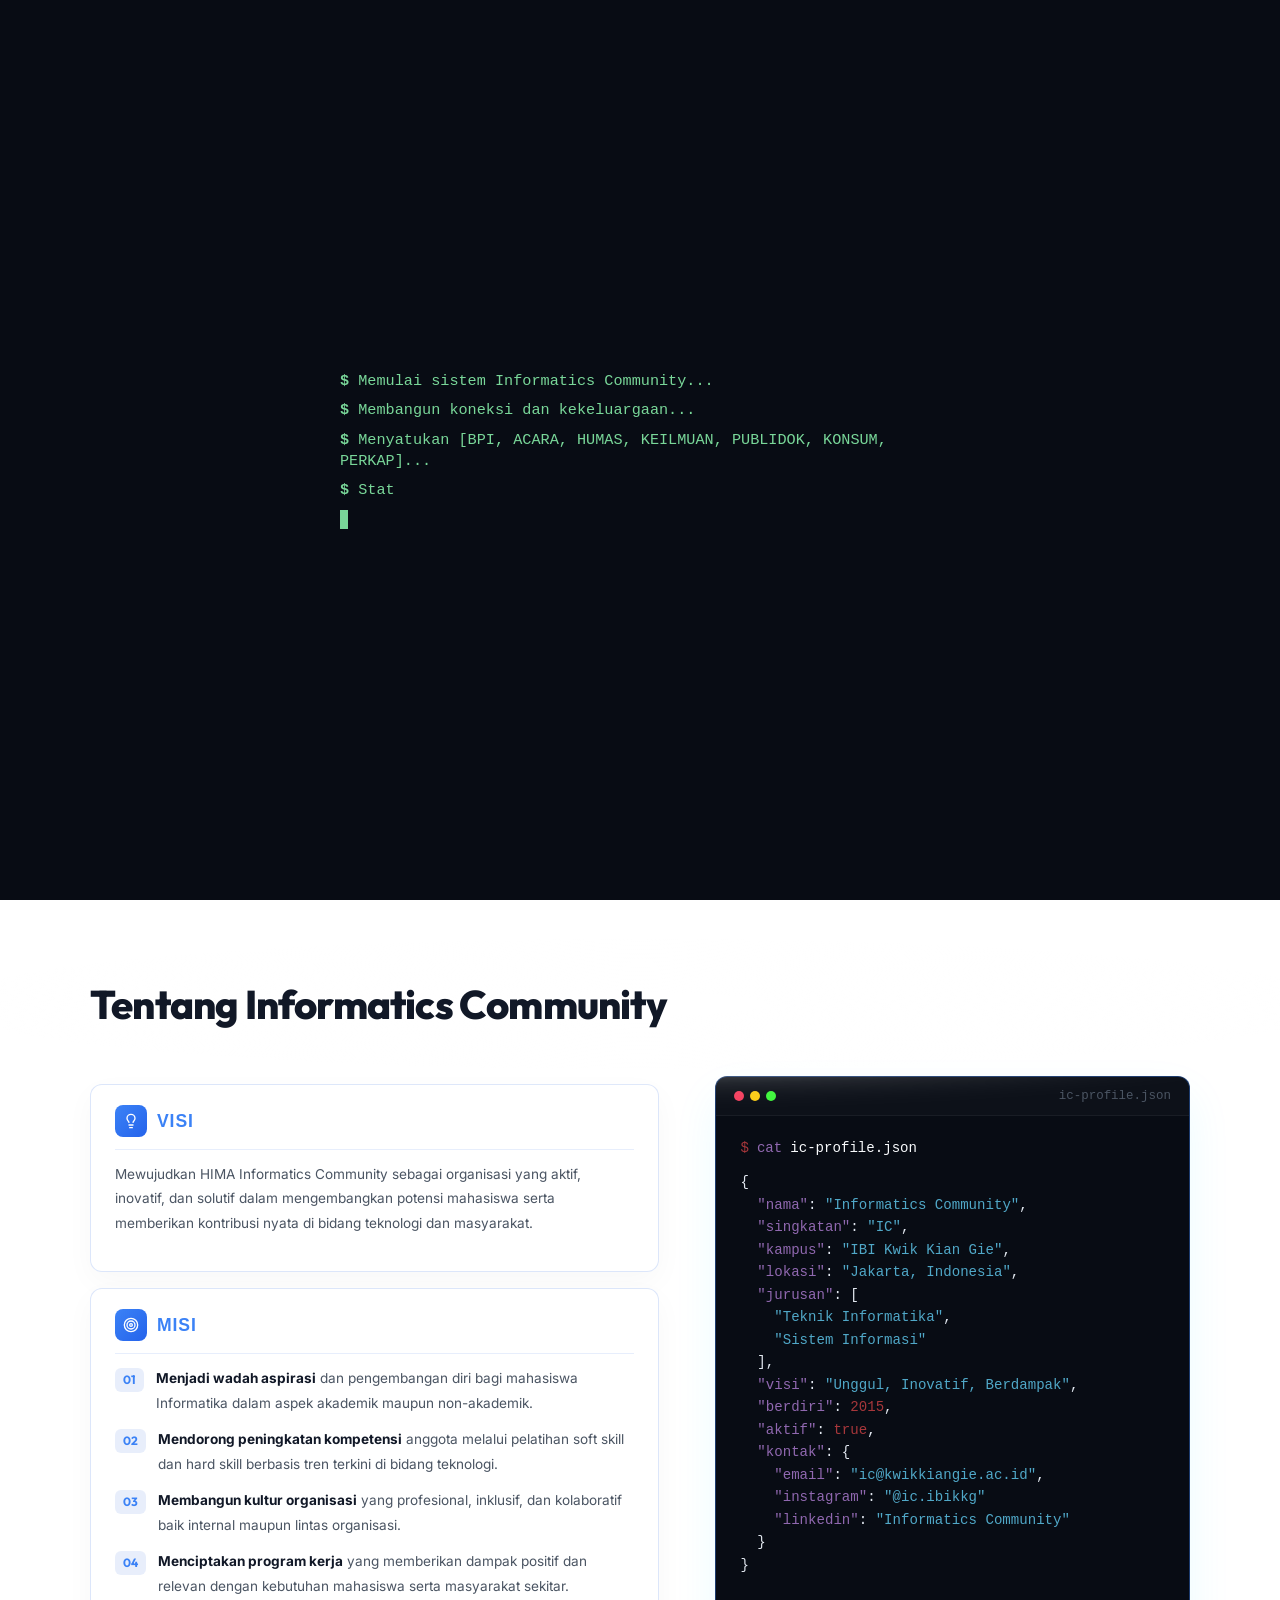
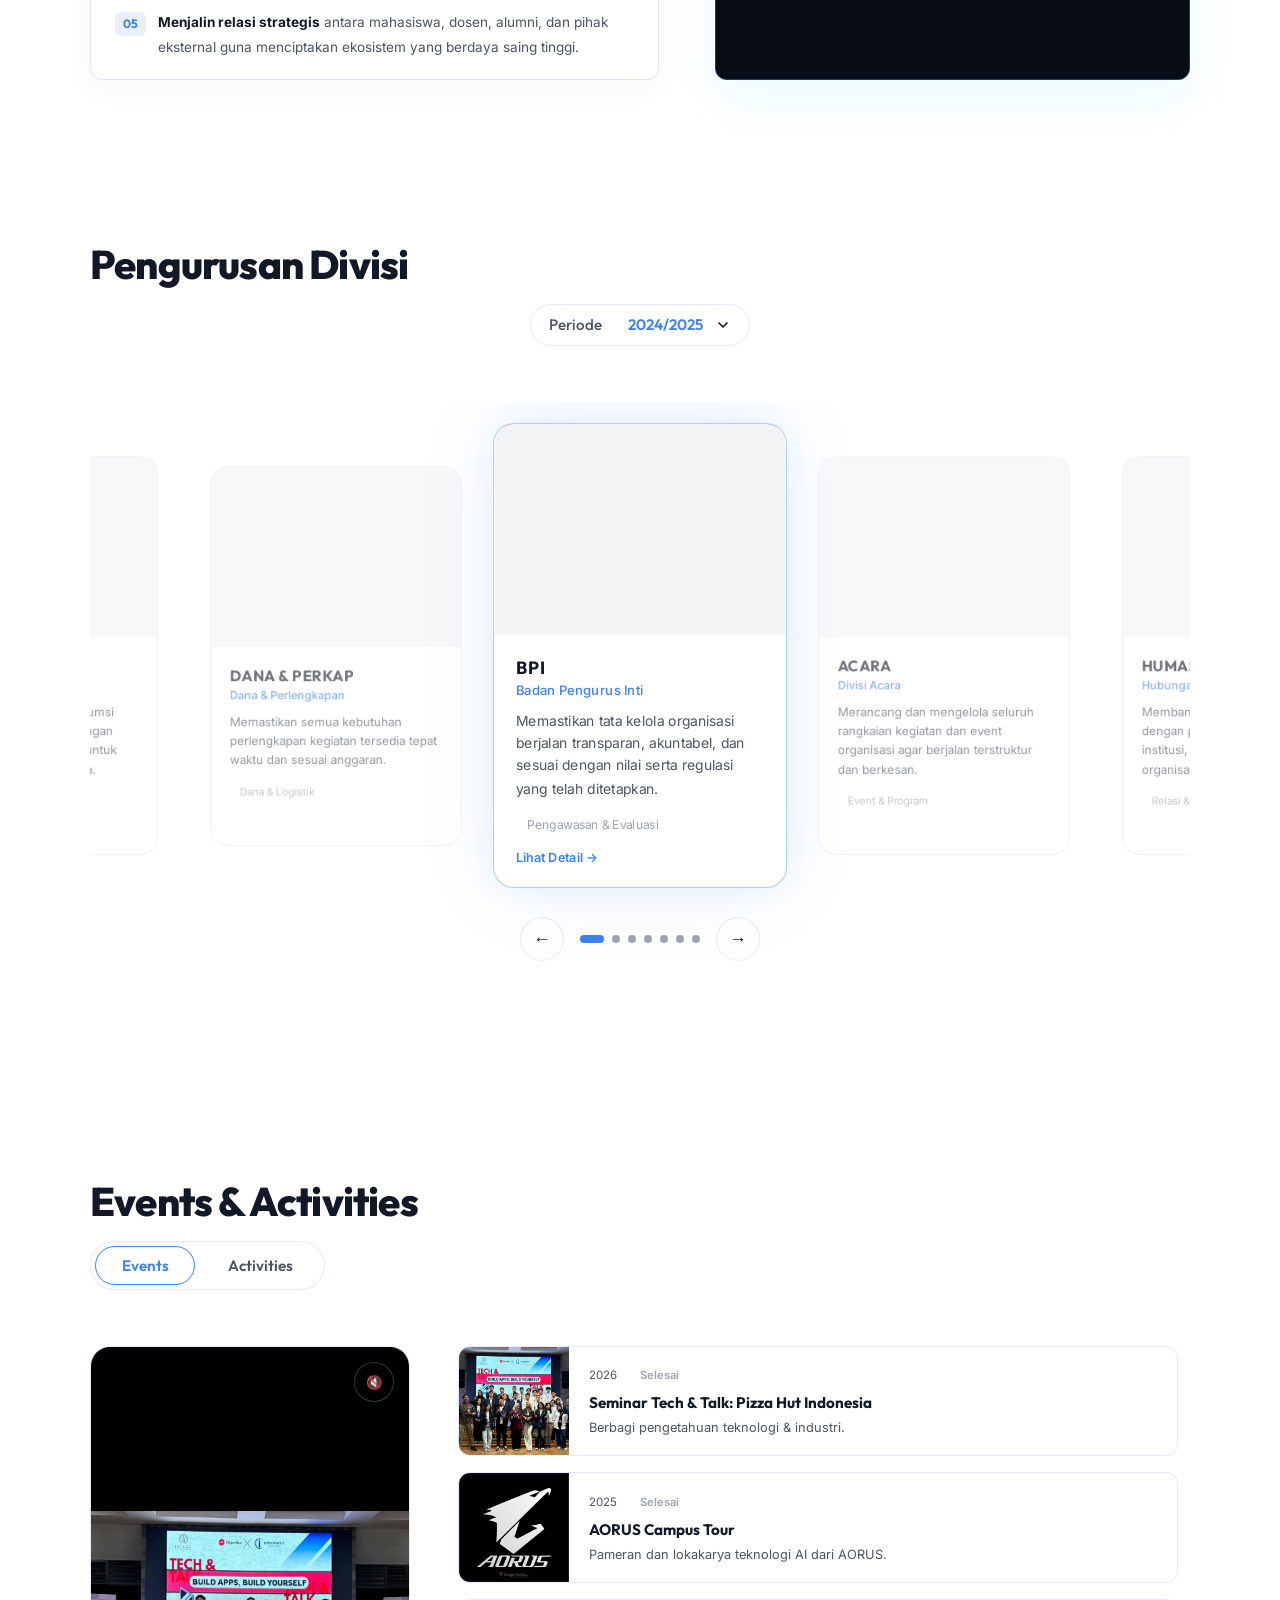
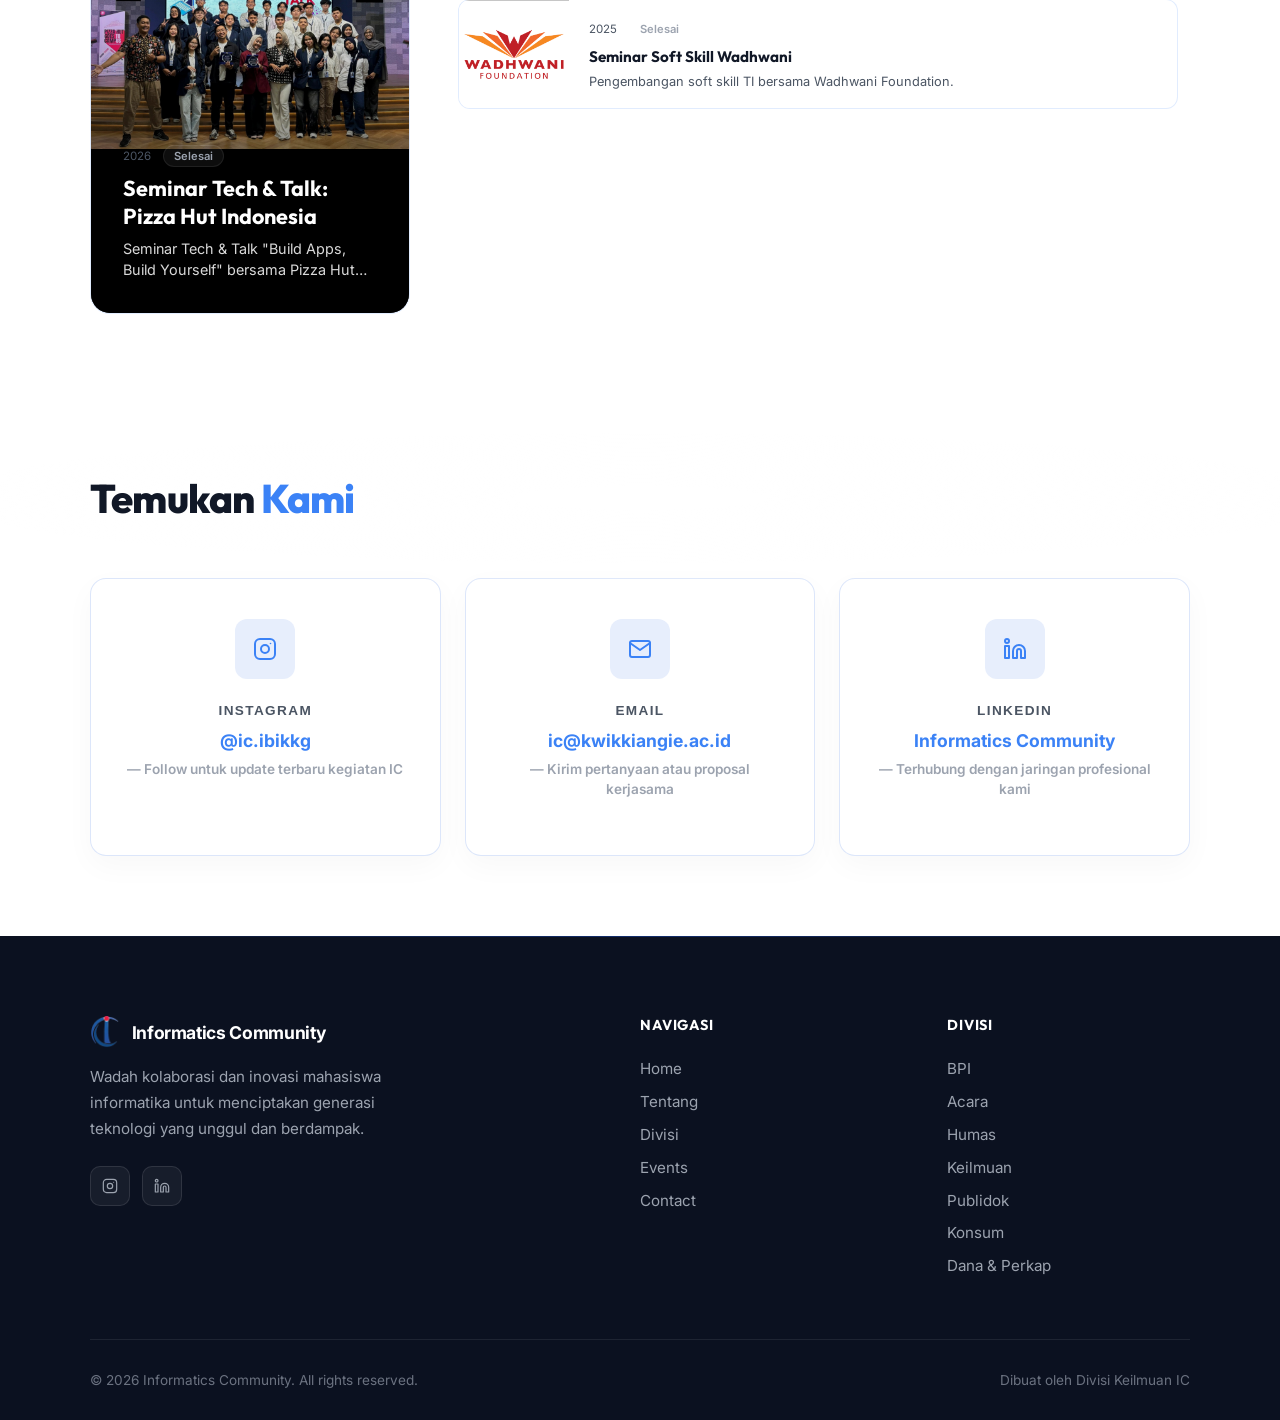
==== commit bd5fb089: "fixed link linkedin" ====
--- a/index.html
+++ b/index.html
@@ -91,7 +91,7 @@
         </svg>
         Instagram
       </a>
-      <a href="https://www.linkedin.com/company/informatics-community-kkg/" target="_blank">
+      <a href="https://www.linkedin.com/company/informatics-community-kkgsob/home/" target="_blank">
         <svg width="16" height="16" viewBox="0 0 24 24" fill="none" stroke="currentColor" stroke-width="1.8"
           stroke-linecap="round" stroke-linejoin="round">
           <path d="M16 8a6 6 0 0 1 6 6v7h-4v-7a2 2 0 0 0-2-2 2 2 0 0 0-2 2v7h-4v-7a6 6 0 0 1 6-6z" />
@@ -638,7 +638,7 @@
           </div>
         </a>
         <!-- LINKEDIN -->
-        <a href="https://www.linkedin.com/company/informatics-community-kkg/" target="_blank" class="contact-card">
+        <a href="https://www.linkedin.com/company/informatics-community-kkgsob/home/" target="_blank" class="contact-card">
           <div class="contact-card-icon">
             <svg width="24" height="24" viewBox="0 0 24 24" fill="none" stroke="currentColor" stroke-width="2"
               stroke-linecap="round" stroke-linejoin="round">
@@ -683,7 +683,7 @@
                 <circle cx="17.5" cy="6.5" r="0.8" fill="currentColor" stroke="none" />
               </svg>
             </a>
-            <a href="https://www.linkedin.com/company/informatics-community-kkg/" target="_blank" title="LinkedIn">
+            <a href="https://www.linkedin.com/company/informatics-community-kkgsob/home/" target="_blank" title="LinkedIn">
               <svg width="16" height="16" viewBox="0 0 24 24" fill="none" stroke="currentColor" stroke-width="1.8"
                 stroke-linecap="round" stroke-linejoin="round">
                 <path d="M16 8a6 6 0 0 1 6 6v7h-4v-7a2 2 0 0 0-2-2 2 2 0 0 0-2 2v7h-4v-7a6 6 0 0 1 6-6z" />
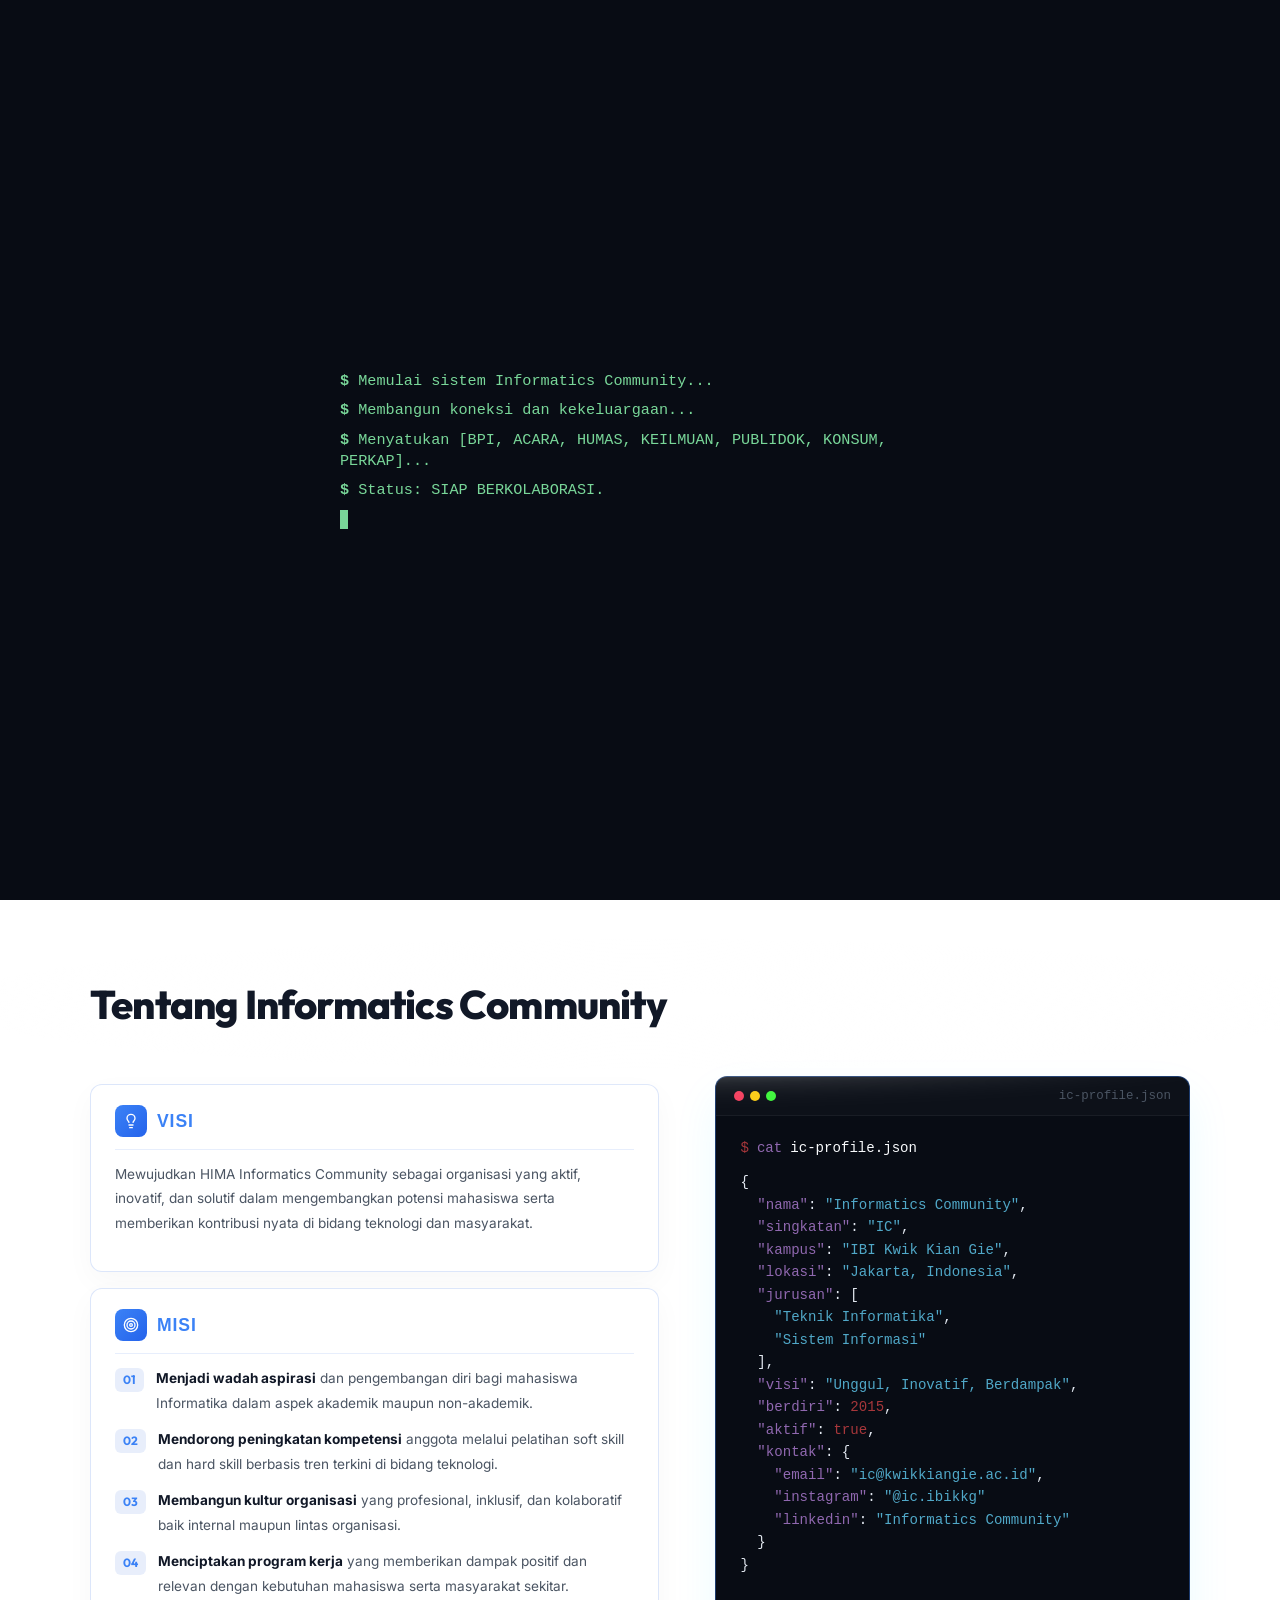
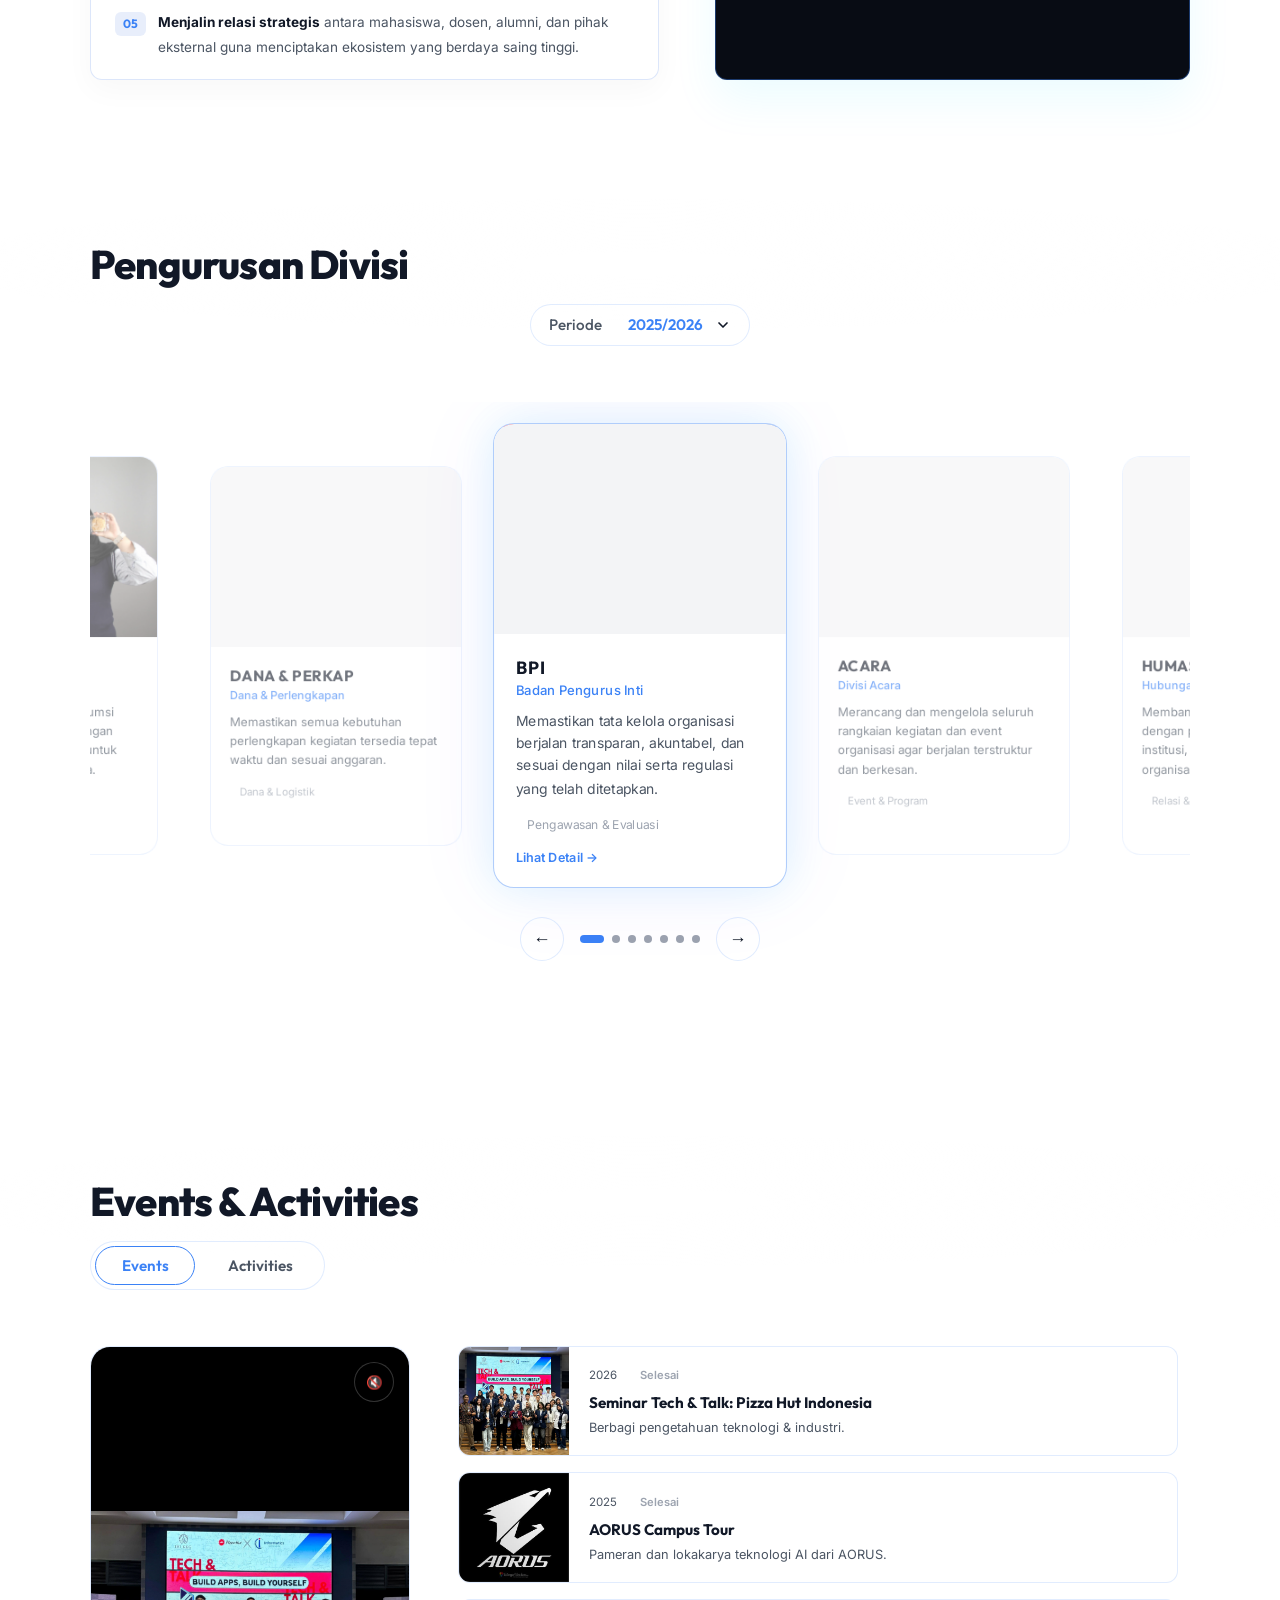
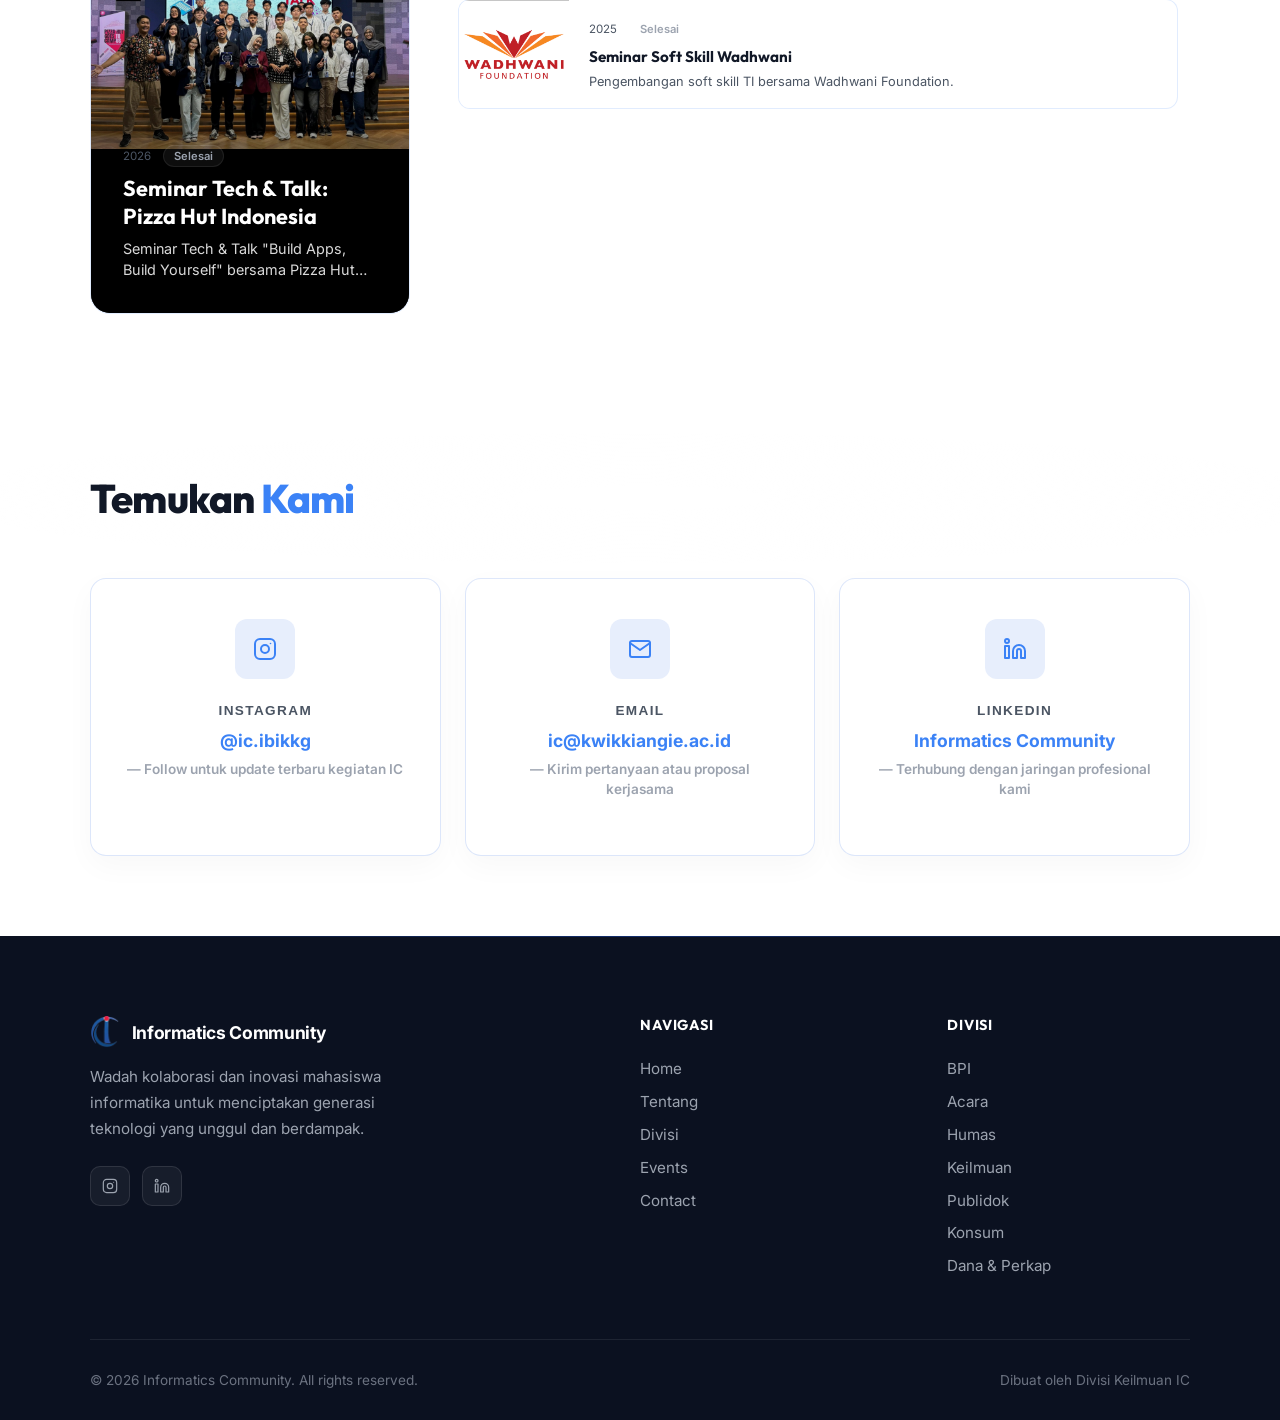
==== commit 1c9876bc: "fix periode" ====
--- a/index.html
+++ b/index.html
@@ -255,7 +255,7 @@
         <button type="button" class="period-dropdown-btn" id="periodDropdownBtn" aria-haspopup="listbox"
           aria-expanded="false" aria-controls="periodDropdownMenu">
           <span class="period-dropdown-label">Periode</span>
-          <span class="period-dropdown-value" id="periodDropdownValue">2024/2025</span>
+          <span class="period-dropdown-value" id="periodDropdownValue">2025/2026</span>
           <svg class="period-dropdown-chevron" width="16" height="16" viewBox="0 0 24 24" fill="none"
             stroke="currentColor" stroke-width="2.5" stroke-linecap="round" stroke-linejoin="round" aria-hidden="true">
             <polyline points="6 9 12 15 18 9"></polyline>
@@ -263,15 +263,15 @@
         </button>
         <ul class="period-dropdown-menu" id="periodDropdownMenu" role="listbox" aria-labelledby="periodDropdownBtn"
           hidden>
-          <li class="period-option active" role="option" tabindex="-1" aria-selected="true" data-period="2024-2025">
-            2024/2025</li>
-          <li class="period-option" role="option" tabindex="-1" aria-selected="false" data-period="2025-2026">2025/2026
+          <li class="period-option active" role="option" tabindex="-1" aria-selected="true" data-period="2025-2026">
+            2025/2026</li>
+          <li class="period-option" role="option" tabindex="-1" aria-selected="false" data-period="2026-2027">2026/2027
           </li>
         </ul>
       </div>
 
-      <!-- PERIODE 2024/2025 -->
-      <div class="period-panel" id="period-2024-2025" role="region" aria-labelledby="periodDropdownBtn">
+      <!-- PERIODE 2025/2026 -->
+      <div class="period-panel" id="period-2025-2026" role="region" aria-labelledby="periodDropdownBtn">
         <div class="carousel-wrapper reveal">
           <div class="carousel-track-outer">
             <div class="carousel-track" id="divisiTrack">
@@ -384,9 +384,9 @@
         </div>
       </div>
 
-      <!-- PERIODE 2025/2026 (dikosongkan dulu) -->
-      <div class="period-panel" id="period-2025-2026" role="region" aria-labelledby="periodDropdownBtn" hidden>
-        <div class="period-empty">Susunan divisi periode 2025/2026 akan segera hadir.</div>
+      <!-- PERIODE 2026/2027 (dikosongkan dulu) -->
+      <div class="period-panel" id="period-2026-2027" role="region" aria-labelledby="periodDropdownBtn" hidden>
+        <div class="period-empty">Susunan divisi periode 2026/2027 akan segera hadir.</div>
       </div>
     </div>
   </section>
